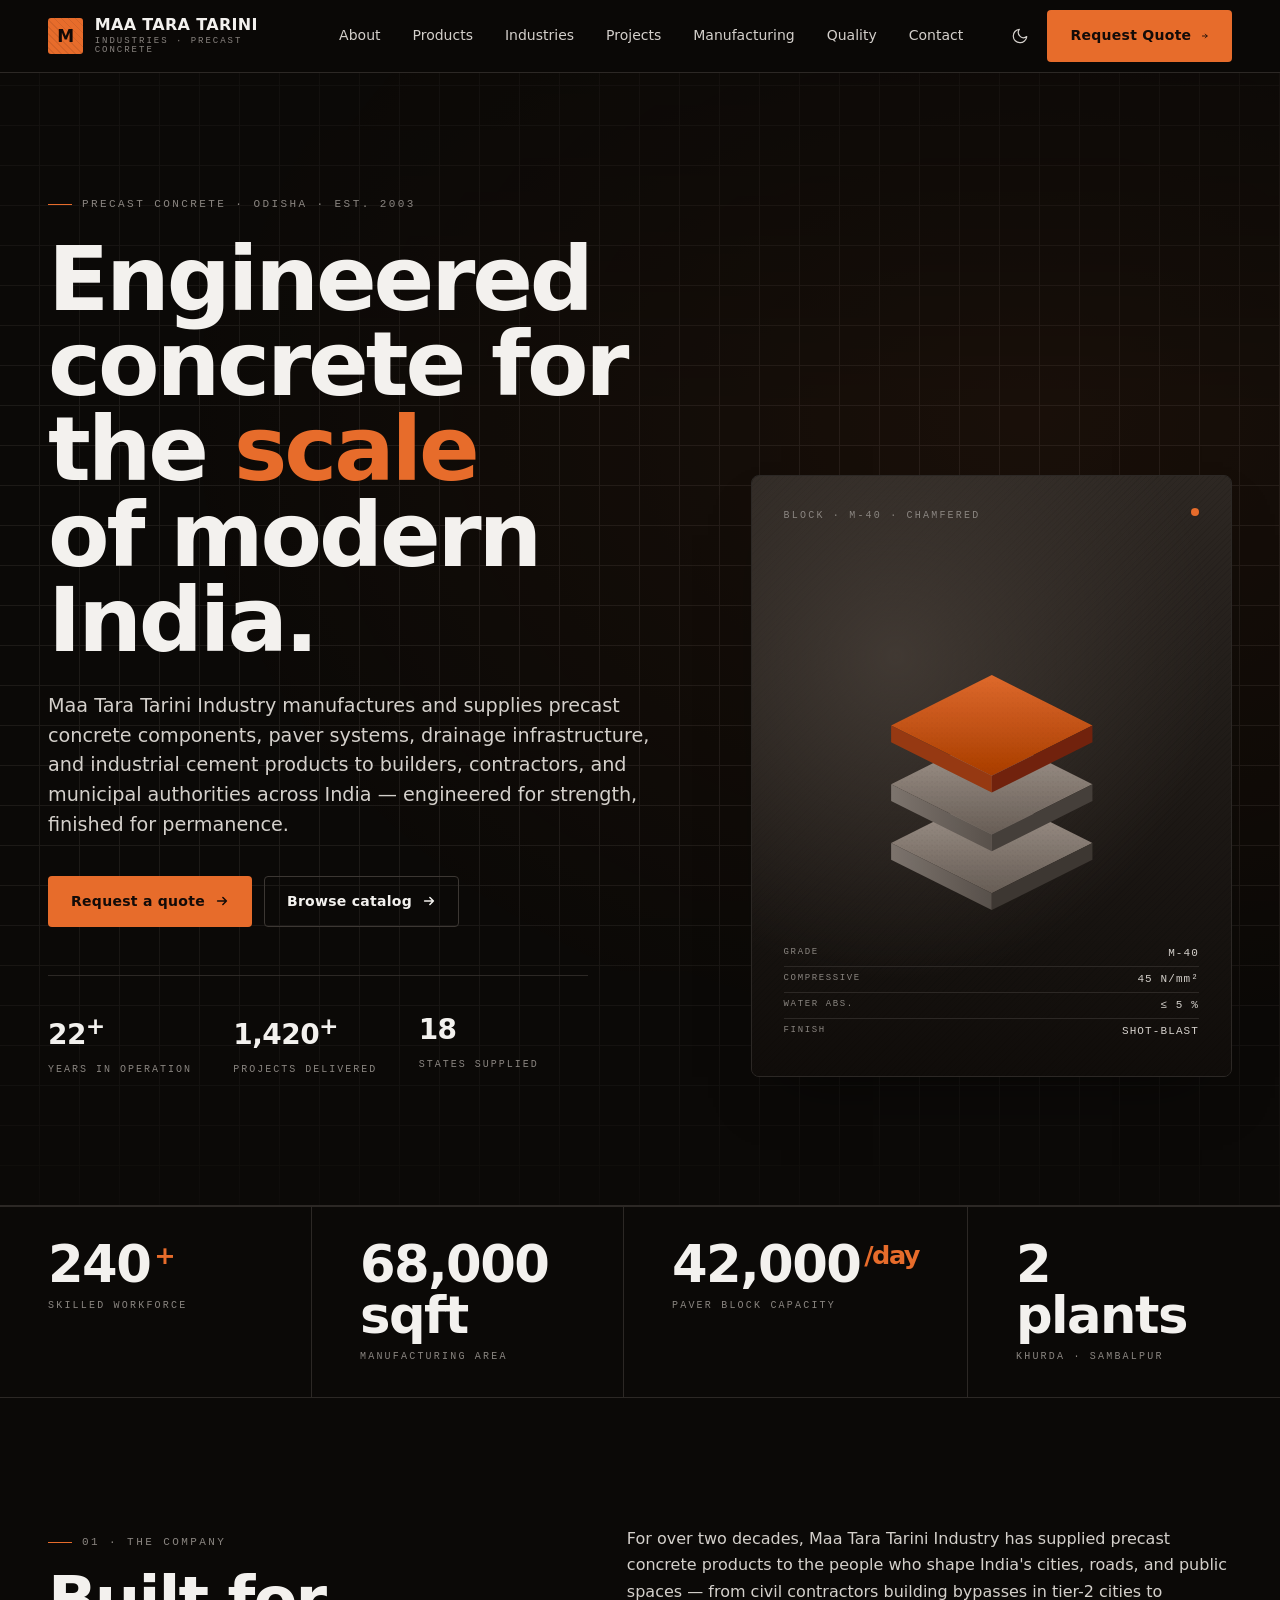
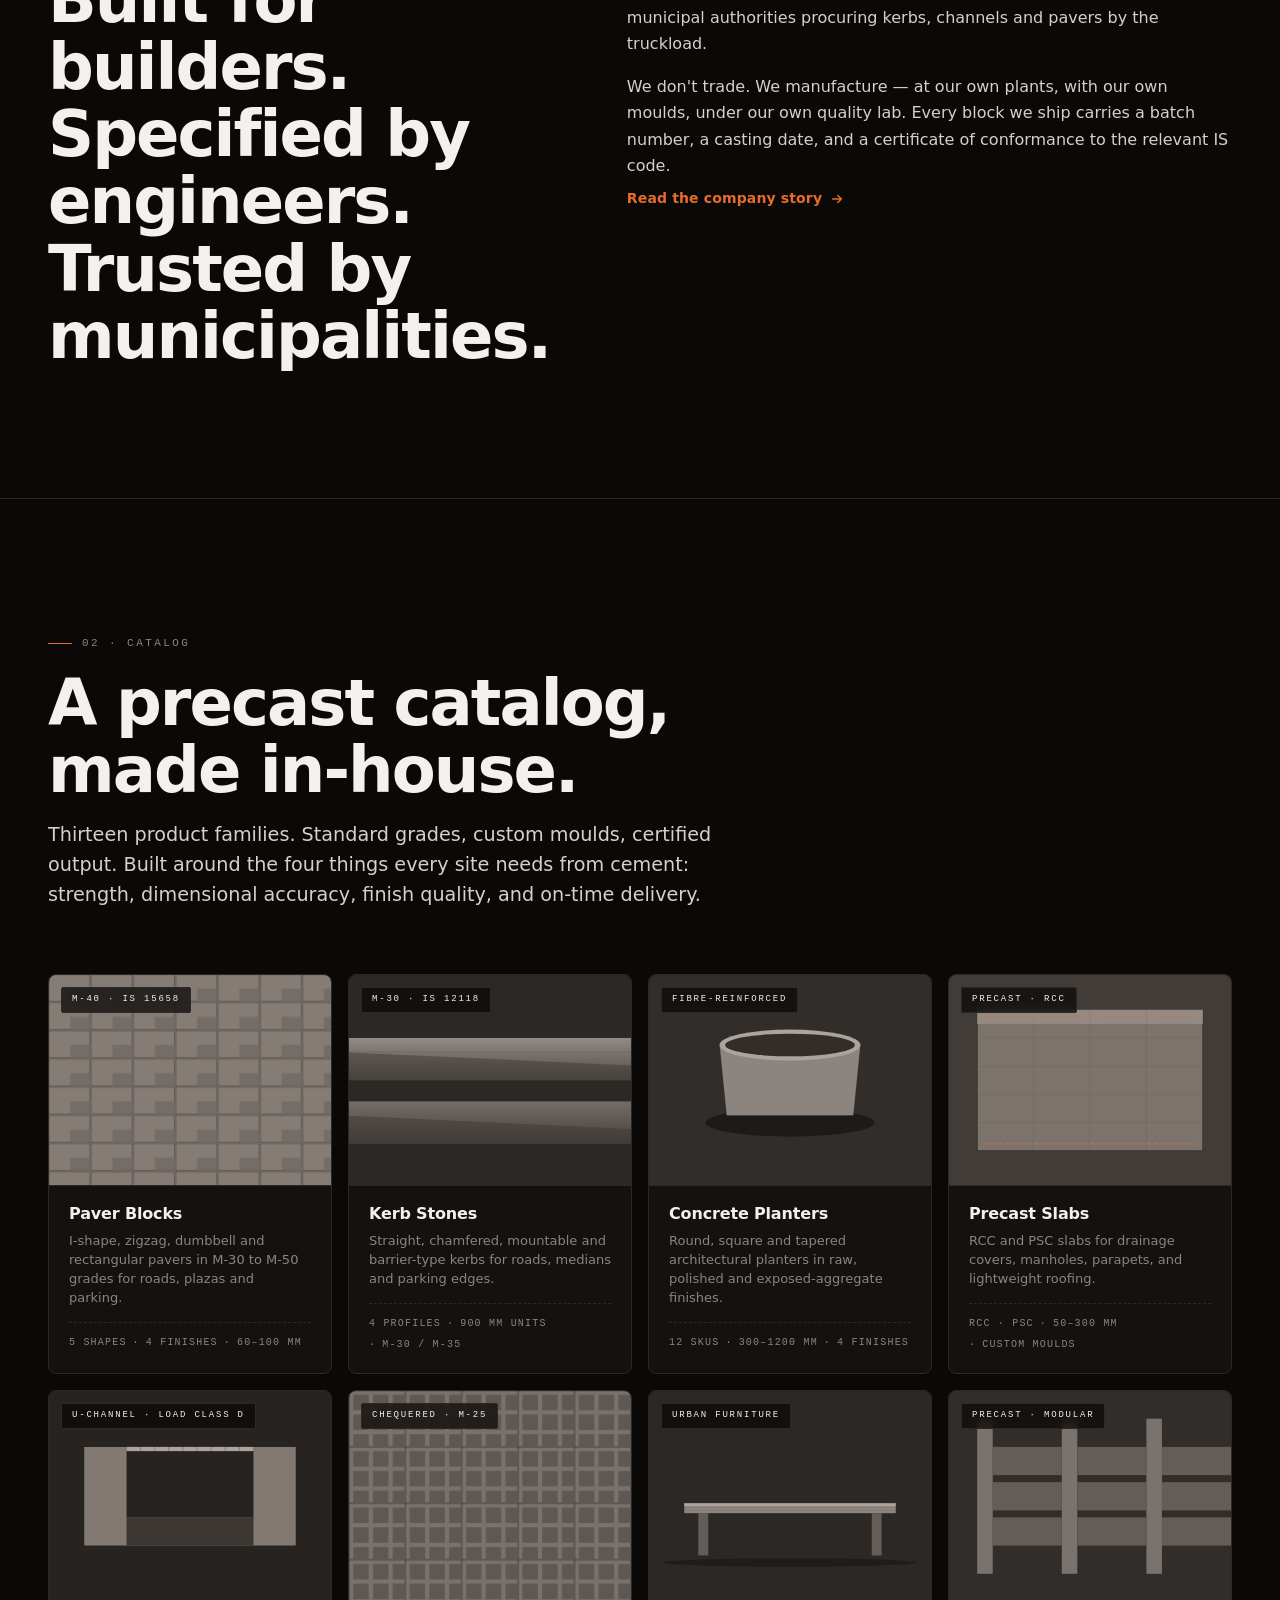
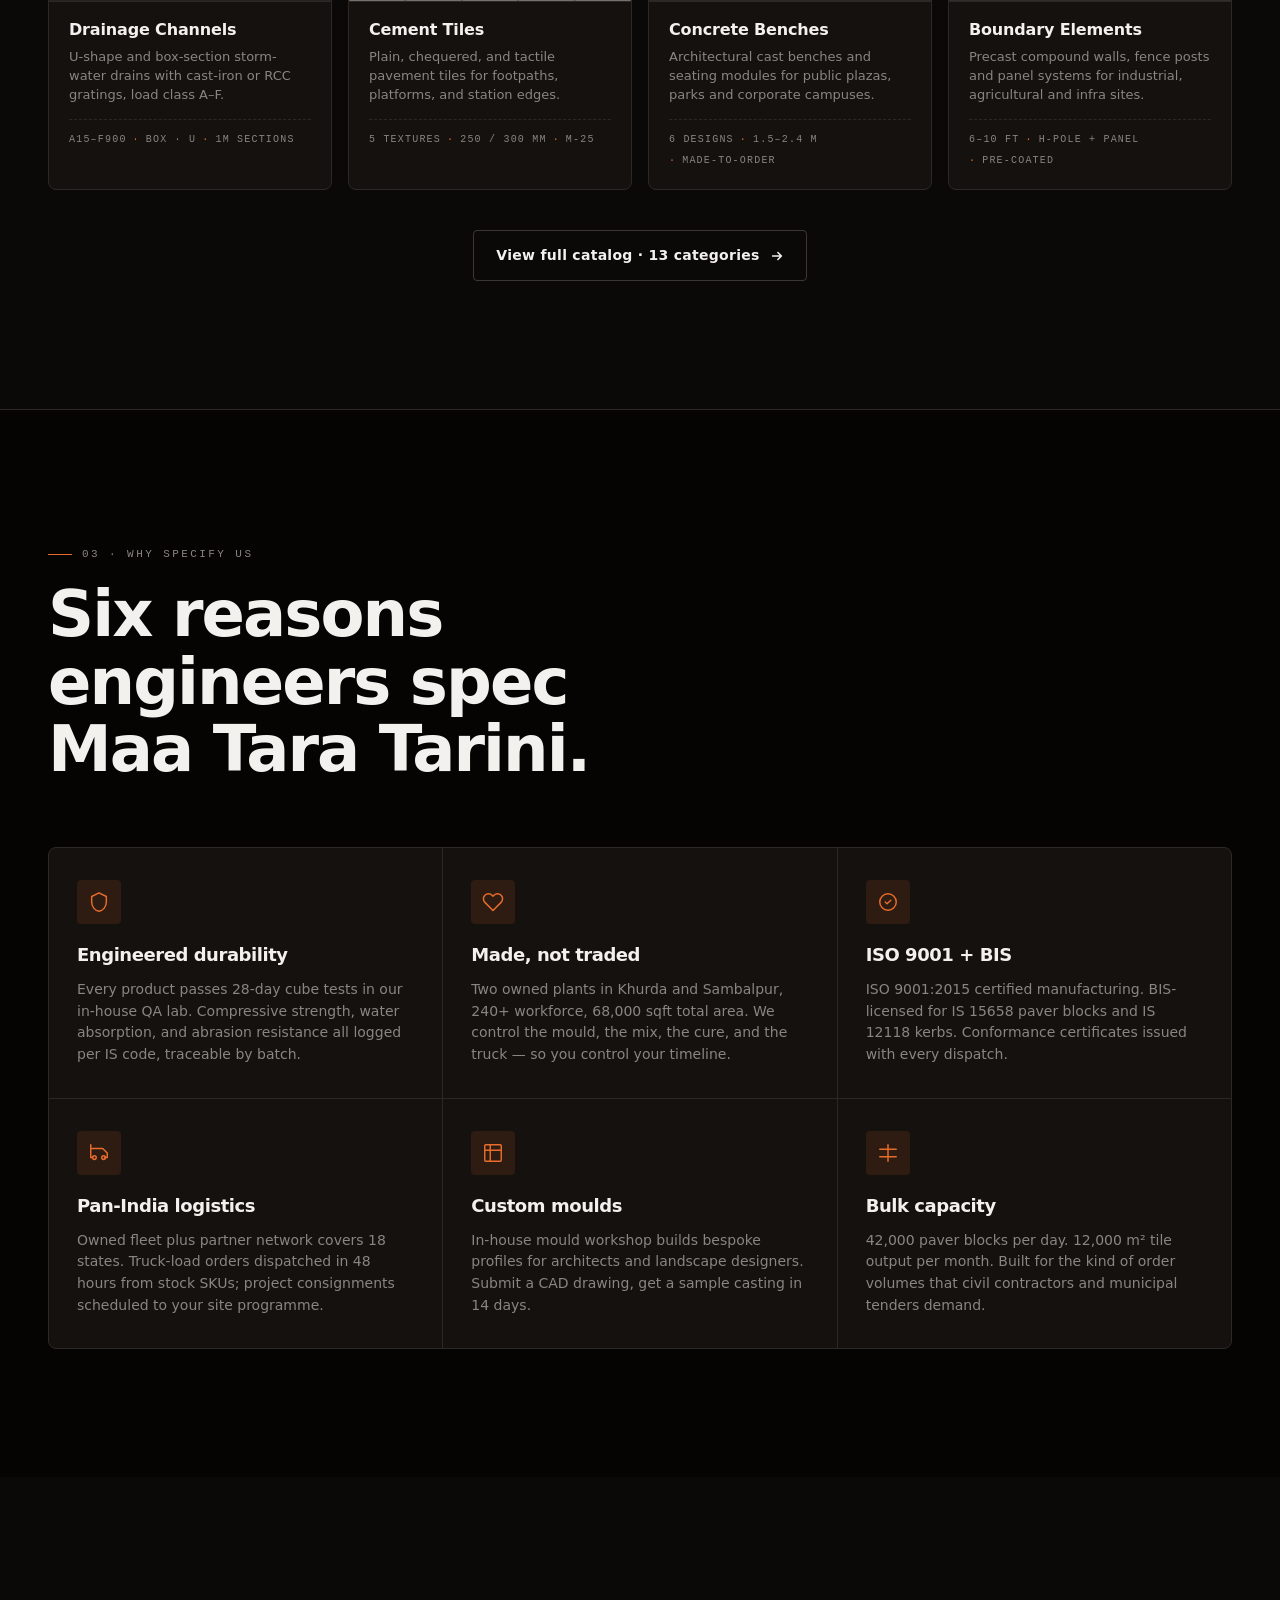
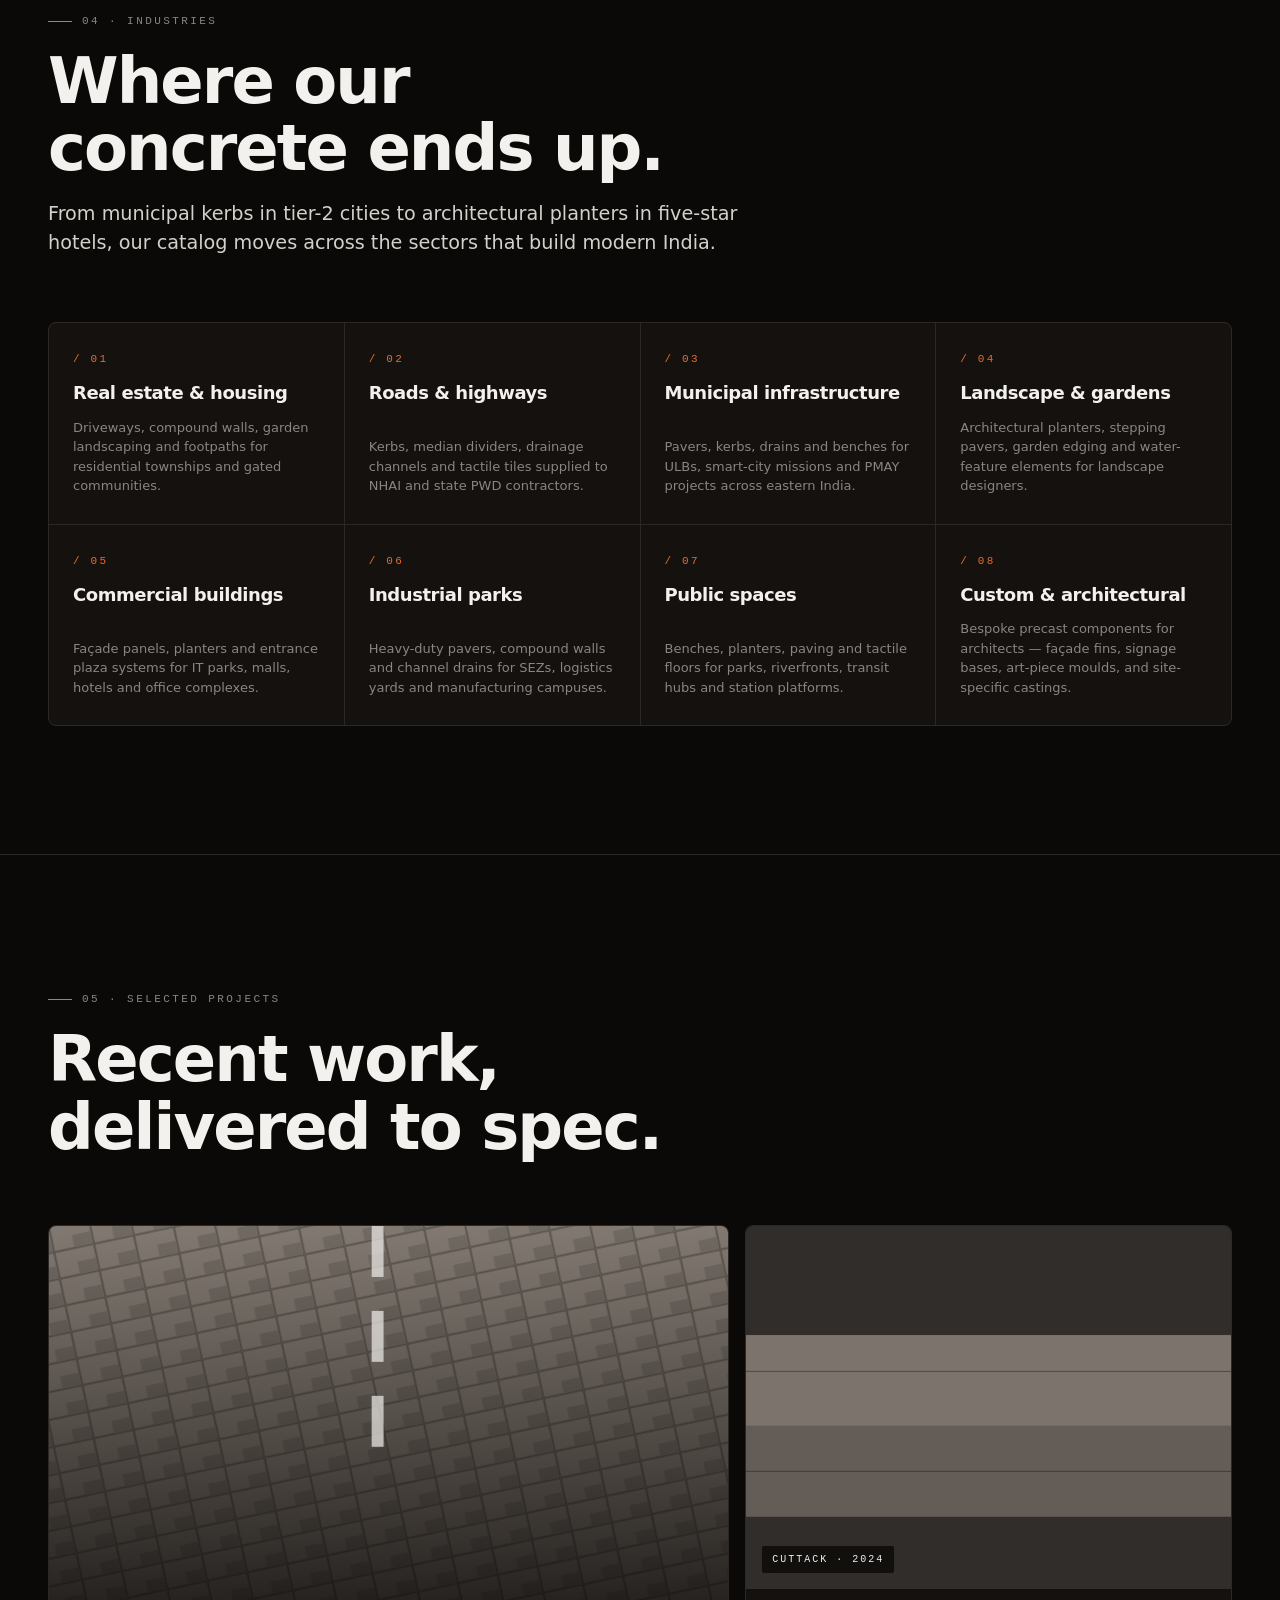
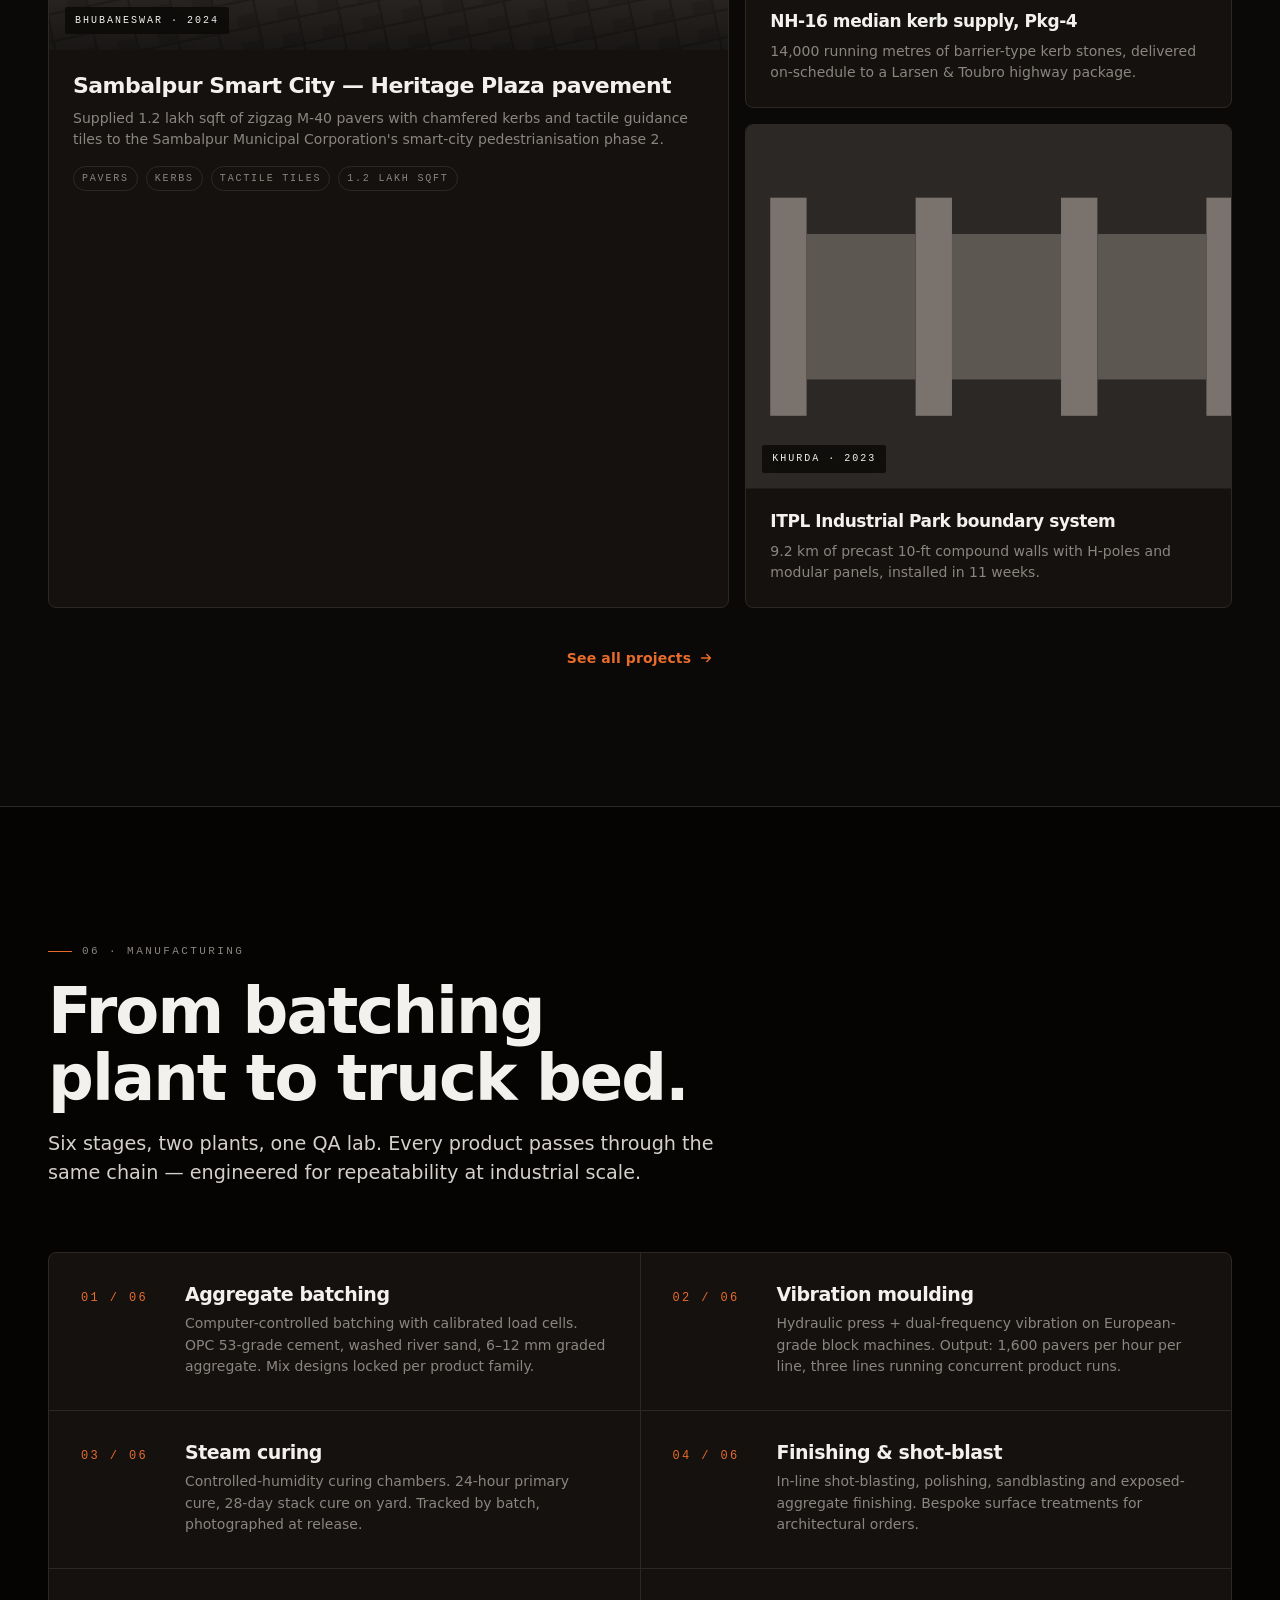
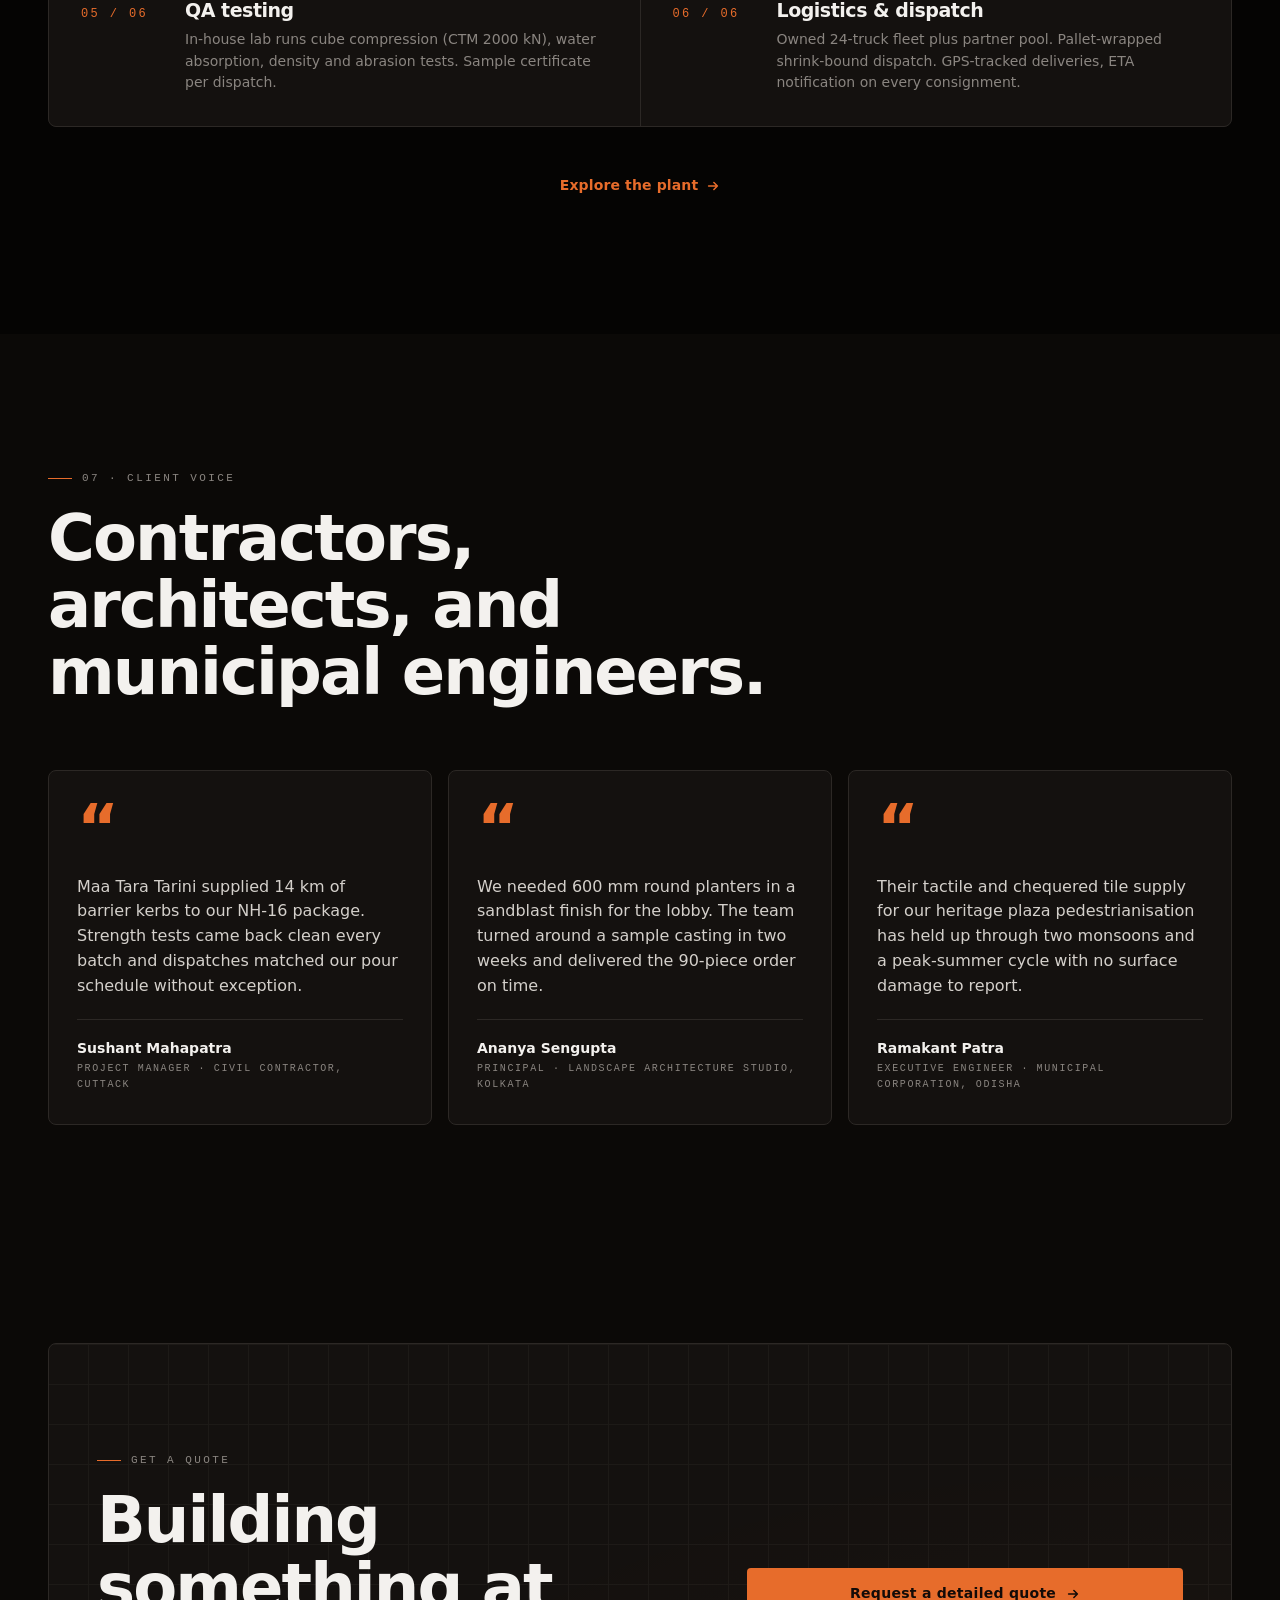
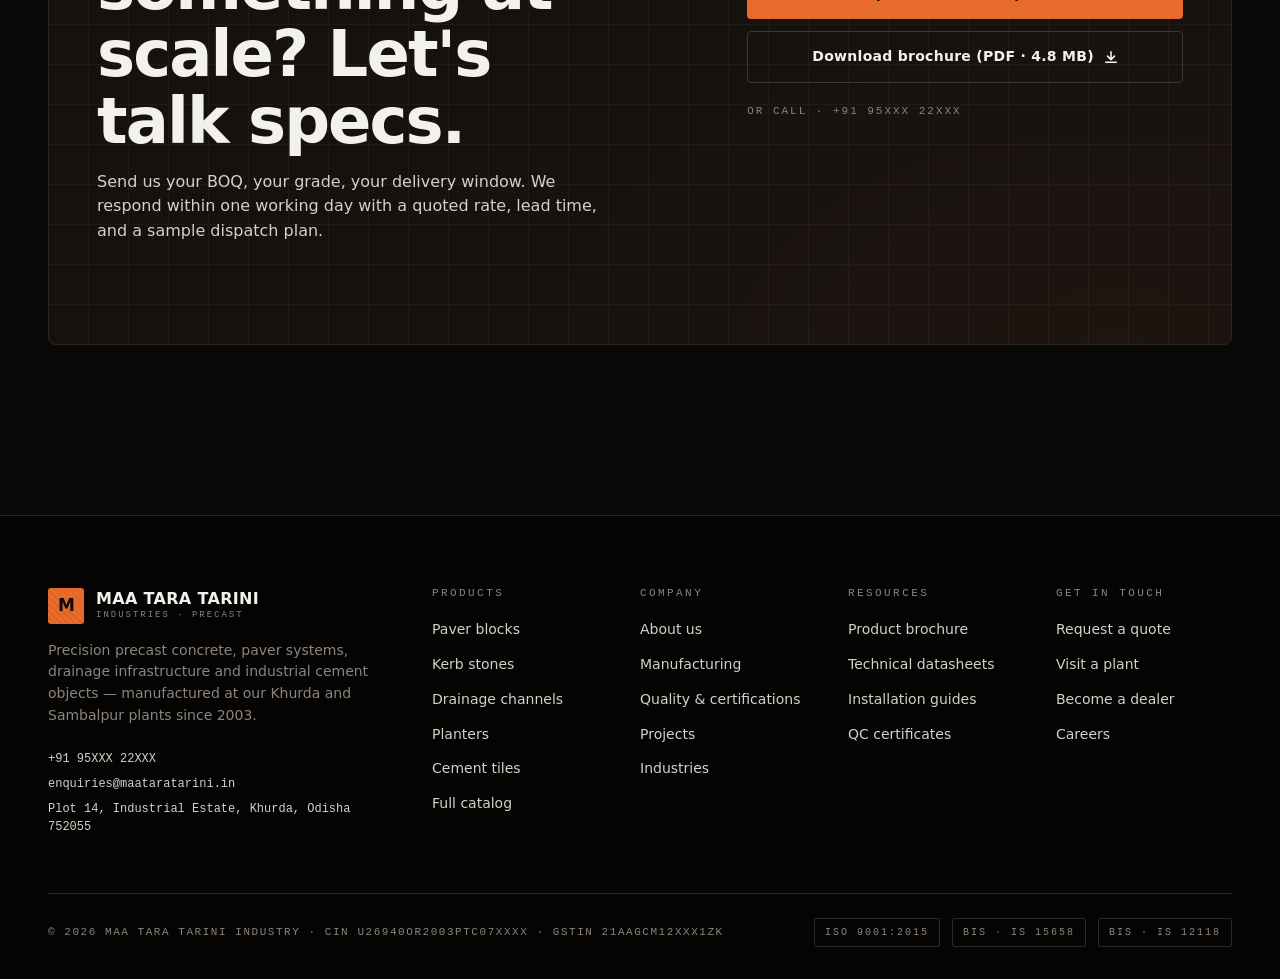
==== index.html @ e8a0d019 "changes" ====
<!doctype html>
<html lang="en" data-theme="dark">
<head>
  <meta charset="utf-8" />
  <meta name="viewport" content="width=device-width, initial-scale=1" />
  <title>Maa Tara Tarini Industry — Precast Concrete & Industrial Cement Solutions</title>
  <meta name="description" content="Engineered precast concrete, paver systems, drainage infrastructure, and industrial cement products for construction across India. Manufactured in Odisha since 2003." />
  <link rel="stylesheet" href="css/site.css" />
</head>
<body>

  <!-- =================== Nav =================== -->
  <header class="site-nav">
    <div class="container">
      <a href="index.html" class="brand" aria-label="Maa Tara Tarini Industry home">
        <span class="mark" aria-hidden="true">M</span>
        <span class="brand-text">
          <span class="name">Maa Tara Tarini</span>
          <span class="sub">Industries · Precast Concrete</span>
        </span>
      </a>

      <button class="nav-toggle" data-nav-toggle aria-label="Open menu" aria-expanded="false">
        <svg width="20" height="20" viewBox="0 0 20 20" fill="none" stroke="currentColor" stroke-width="1.6" aria-hidden="true">
          <path d="M3 6h14M3 10h14M3 14h14" />
        </svg>
      </button>

      <ul class="nav-links" data-nav-menu>
        <li><a href="about.html">About</a></li>
        <li><a href="products.html">Products</a></li>
        <li><a href="industries.html">Industries</a></li>
        <li><a href="projects.html">Projects</a></li>
        <li><a href="manufacturing.html">Manufacturing</a></li>
        <li><a href="quality.html">Quality</a></li>
        <li><a href="contact.html">Contact</a></li>
      </ul>

      <div class="nav-actions">
        <button class="theme-toggle" data-theme-toggle aria-label="Toggle light/dark mode">
          <svg class="moon" width="18" height="18" viewBox="0 0 24 24" fill="none" stroke="currentColor" stroke-width="1.6" stroke-linecap="round" stroke-linejoin="round" aria-hidden="true">
            <path d="M21 12.79A9 9 0 1 1 11.21 3 7 7 0 0 0 21 12.79Z" />
          </svg>
          <svg class="sun" width="18" height="18" viewBox="0 0 24 24" fill="none" stroke="currentColor" stroke-width="1.6" stroke-linecap="round" stroke-linejoin="round" aria-hidden="true">
            <circle cx="12" cy="12" r="4" />
            <path d="M12 2v2M12 20v2M4.93 4.93l1.41 1.41M17.66 17.66l1.41 1.41M2 12h2M20 12h2M4.93 19.07l1.41-1.41M17.66 6.34l1.41-1.41" />
          </svg>
        </button>
        <a href="contact.html" class="btn btn-primary">Request Quote
          <svg class="arrow" width="14" height="14" viewBox="0 0 16 16" fill="none" stroke="currentColor" stroke-width="1.8" stroke-linecap="round" stroke-linejoin="round" aria-hidden="true"><path d="M3 8h10M9 4l4 4-4 4"/></svg>
        </a>
      </div>
    </div>
  </header>

  <!-- =================== Hero =================== -->
  <section class="hero">
    <div class="hero-bg" aria-hidden="true"></div>
    <div class="container">
      <div class="hero-grid">
        <div>
          <span class="eyebrow reveal">Precast Concrete · Odisha · Est. 2003</span>
          <h1 class="h-display hero-title reveal delay-1">
            Engineered concrete for the <em>scale</em> of modern India.
          </h1>
          <p class="lead hero-sub reveal delay-2">
            Maa Tara Tarini Industry manufactures and supplies precast concrete components, paver systems, drainage infrastructure, and industrial cement products to builders, contractors, and municipal authorities across India — engineered for strength, finished for permanence.
          </p>
          <div class="hero-cta reveal delay-3">
            <a href="contact.html" class="btn btn-primary">Request a quote
              <svg class="arrow" width="14" height="14" viewBox="0 0 16 16" fill="none" stroke="currentColor" stroke-width="1.8" stroke-linecap="round" stroke-linejoin="round"><path d="M3 8h10M9 4l4 4-4 4"/></svg>
            </a>
            <a href="products.html" class="btn btn-secondary">Browse catalog
              <svg class="arrow" width="14" height="14" viewBox="0 0 16 16" fill="none" stroke="currentColor" stroke-width="1.8" stroke-linecap="round" stroke-linejoin="round"><path d="M3 8h10M9 4l4 4-4 4"/></svg>
            </a>
          </div>

          <div class="hero-meta reveal delay-3">
            <div class="item">
              <span class="num">22<sup>+</sup></span>
              <span class="label">Years in operation</span>
            </div>
            <div class="item">
              <span class="num">1,420<sup>+</sup></span>
              <span class="label">Projects delivered</span>
            </div>
            <div class="item">
              <span class="num">18</span>
              <span class="label">States supplied</span>
            </div>
          </div>
        </div>

        <div class="hero-visual reveal delay-2" aria-hidden="true">
          <div class="stack">
            <div class="top">
              <span>BLOCK · M-40 · CHAMFERED</span>
              <span class="dot"></span>
            </div>
            <div class="bottom">
              <div class="row"><span class="k">Grade</span><span>M-40</span></div>
              <div class="row"><span class="k">Compressive</span><span>45 N/mm²</span></div>
              <div class="row"><span class="k">Water Abs.</span><span>≤ 5 %</span></div>
              <div class="row"><span class="k">Finish</span><span>SHOT-BLAST</span></div>
            </div>
          </div>
          <div class="blocks">
            <!-- Isometric paver stack illustration -->
            <svg viewBox="0 0 400 400" fill="none">
              <defs>
                <linearGradient id="g1" x1="0" x2="0" y1="0" y2="1">
                  <stop offset="0" stop-color="oklch(72% 0.02 60)"/>
                  <stop offset="1" stop-color="oklch(50% 0.018 60)"/>
                </linearGradient>
                <linearGradient id="g2" x1="0" x2="1" y1="0" y2="0">
                  <stop offset="0" stop-color="oklch(58% 0.015 60)"/>
                  <stop offset="1" stop-color="oklch(45% 0.014 60)"/>
                </linearGradient>
                <linearGradient id="g3" x1="0" x2="0" y1="0" y2="1">
                  <stop offset="0" stop-color="oklch(67% 0.17 45)"/>
                  <stop offset="1" stop-color="oklch(52% 0.16 42)"/>
                </linearGradient>
                <pattern id="grit" x="0" y="0" width="6" height="6" patternUnits="userSpaceOnUse">
                  <circle cx="1" cy="1" r="0.5" fill="oklch(0% 0 0 / 0.18)"/>
                  <circle cx="4" cy="3" r="0.5" fill="oklch(0% 0 0 / 0.12)"/>
                  <circle cx="2" cy="5" r="0.4" fill="oklch(100% 0 0 / 0.06)"/>
                </pattern>
              </defs>
              <!-- Stack of isometric paver blocks -->
              <g transform="translate(80,80)">
                <!-- Block 1 (bottom) -->
                <g transform="translate(0,160)">
                  <polygon points="0,40 120,100 240,40 120,-20" fill="url(#g1)"/>
                  <polygon points="0,40 0,60 120,120 120,100" fill="url(#g2)"/>
                  <polygon points="240,40 240,60 120,120 120,100" fill="oklch(35% 0.012 60)"/>
                  <polygon points="0,40 120,100 240,40 120,-20" fill="url(#grit)"/>
                </g>
                <!-- Block 2 -->
                <g transform="translate(0,90)">
                  <polygon points="0,40 120,100 240,40 120,-20" fill="url(#g1)"/>
                  <polygon points="0,40 0,60 120,120 120,100" fill="url(#g2)"/>
                  <polygon points="240,40 240,60 120,120 120,100" fill="oklch(38% 0.012 60)"/>
                  <polygon points="0,40 120,100 240,40 120,-20" fill="url(#grit)"/>
                </g>
                <!-- Block 3 (accent top) -->
                <g transform="translate(0,20)">
                  <polygon points="0,40 120,100 240,40 120,-20" fill="url(#g3)"/>
                  <polygon points="0,40 0,60 120,120 120,100" fill="oklch(48% 0.14 40)"/>
                  <polygon points="240,40 240,60 120,120 120,100" fill="oklch(38% 0.12 35)"/>
                  <polygon points="0,40 120,100 240,40 120,-20" fill="url(#grit)" opacity="0.6"/>
                </g>
              </g>
            </svg>
          </div>
        </div>
      </div>
    </div>
  </section>

  <!-- =================== Stat strip =================== -->
  <section class="stat-strip" aria-label="Operating scale">
    <div class="stat">
      <span class="num">240<sup>+</sup></span>
      <span class="label">Skilled workforce</span>
    </div>
    <div class="stat">
      <span class="num">68,000 sqft</span>
      <span class="label">Manufacturing area</span>
    </div>
    <div class="stat">
      <span class="num">42,000<sup>/day</sup></span>
      <span class="label">Paver block capacity</span>
    </div>
    <div class="stat">
      <span class="num">2 plants</span>
      <span class="label">Khurda · Sambalpur</span>
    </div>
  </section>

  <!-- =================== Company intro =================== -->
  <section class="section">
    <div class="container">
      <div class="two-col">
        <div class="left">
          <span class="eyebrow">01 · The Company</span>
          <h2 class="h-1">Built for builders. Specified by engineers. Trusted by municipalities.</h2>
        </div>
        <div class="body-text">
          <p>For over two decades, Maa Tara Tarini Industry has supplied precast concrete products to the people who shape India's cities, roads, and public spaces — from civil contractors building bypasses in tier-2 cities to municipal authorities procuring kerbs, channels and pavers by the truckload.</p>
          <p>We don't trade. We manufacture — at our own plants, with our own moulds, under our own quality lab. Every block we ship carries a batch number, a casting date, and a certificate of conformance to the relevant IS code.</p>
          <a href="about.html" class="btn-link">Read the company story
            <svg class="arrow" width="14" height="14" viewBox="0 0 16 16" fill="none" stroke="currentColor" stroke-width="1.8" stroke-linecap="round" stroke-linejoin="round"><path d="M3 8h10M9 4l4 4-4 4"/></svg>
          </a>
        </div>
      </div>
    </div>
  </section>

  <hr class="divider" />

  <!-- =================== Featured product categories =================== -->
  <section class="section">
    <div class="container">
      <div class="section-head">
        <span class="eyebrow">02 · Catalog</span>
        <h2 class="h-1">A precast catalog, made in-house.</h2>
        <p class="lead">Thirteen product families. Standard grades, custom moulds, certified output. Built around the four things every site needs from cement: strength, dimensional accuracy, finish quality, and on-time delivery.</p>
      </div>

      <div class="product-grid">
        <!-- Paver blocks -->
        <a href="products.html#paver-blocks" class="product-card">
          <div class="swatch">
            <span class="tag">M-40 · IS 15658</span>
            <svg viewBox="0 0 400 300" preserveAspectRatio="xMidYMid slice">
              <defs>
                <pattern id="paver1" width="60" height="40" patternUnits="userSpaceOnUse">
                  <rect width="60" height="40" fill="oklch(56% 0.014 60)"/>
                  <rect x="0" y="0" width="58" height="38" rx="2" fill="oklch(64% 0.016 65)" stroke="oklch(34% 0.012 60)" stroke-width="0.5"/>
                  <rect x="30" y="20" width="28" height="18" fill="oklch(58% 0.015 60)" rx="1"/>
                </pattern>
              </defs>
              <rect width="400" height="300" fill="url(#paver1)"/>
              <rect width="400" height="300" fill="oklch(0% 0 0 / 0.1)"/>
            </svg>
          </div>
          <div class="body">
            <h3>Paver Blocks</h3>
            <p class="desc">I-shape, zigzag, dumbbell and rectangular pavers in M-30 to M-50 grades for roads, plazas and parking.</p>
            <div class="specs"><span>5 shapes</span><span>4 finishes</span><span>60–100 mm</span></div>
          </div>
          <div class="detail">
            <div class="lines">
              <div class="line"><span class="k">Grades</span><span class="v">M-30 / M-35 / M-40 / M-50</span></div>
              <div class="line"><span class="k">Thickness</span><span class="v">60 / 80 / 100 mm</span></div>
              <div class="line"><span class="k">Standard</span><span class="v">IS 15658:2006</span></div>
              <div class="line"><span class="k">Water Abs.</span><span class="v">≤ 5%</span></div>
            </div>
            <p class="applications">Used in: highways, parking lots, plazas, gardens, industrial floors, sidewalks.</p>
          </div>
        </a>

        <!-- Kerb stones -->
        <a href="products.html#kerb-stones" class="product-card">
          <div class="swatch">
            <span class="tag">M-30 · IS 12118</span>
            <svg viewBox="0 0 400 300" preserveAspectRatio="xMidYMid slice">
              <defs>
                <linearGradient id="kerbg" x1="0" x2="0" y1="0" y2="1">
                  <stop offset="0" stop-color="oklch(64% 0.014 60)"/>
                  <stop offset="1" stop-color="oklch(42% 0.012 60)"/>
                </linearGradient>
              </defs>
              <rect width="400" height="300" fill="oklch(28% 0.008 60)"/>
              <g transform="translate(0,90)">
                <rect x="-10" y="0" width="420" height="60" fill="url(#kerbg)"/>
                <polygon points="-10,0 -10,60 420,60 420,40 -10,20" fill="oklch(35% 0.01 60)" opacity="0.5"/>
                <line x1="-10" y1="20" x2="420" y2="20" stroke="oklch(0% 0 0 / 0.3)" stroke-width="0.5"/>
              </g>
              <g transform="translate(0,180)">
                <rect x="-10" y="0" width="420" height="60" fill="url(#kerbg)" opacity="0.7"/>
                <polygon points="-10,0 -10,60 420,60 420,40 -10,20" fill="oklch(35% 0.01 60)" opacity="0.5"/>
              </g>
            </svg>
          </div>
          <div class="body">
            <h3>Kerb Stones</h3>
            <p class="desc">Straight, chamfered, mountable and barrier-type kerbs for roads, medians and parking edges.</p>
            <div class="specs"><span>4 profiles</span><span>900 mm units</span><span>M-30 / M-35</span></div>
          </div>
          <div class="detail">
            <div class="lines">
              <div class="line"><span class="k">Profiles</span><span class="v">Straight · Chamfered · Mountable · Barrier</span></div>
              <div class="line"><span class="k">Length</span><span class="v">900 mm modular</span></div>
              <div class="line"><span class="k">Standard</span><span class="v">IS 12118</span></div>
              <div class="line"><span class="k">Edge</span><span class="v">Chamfer 15×15 mm</span></div>
            </div>
            <p class="applications">Used in: highway medians, urban roads, parking demarcation, pedestrian zones.</p>
          </div>
        </a>

        <!-- Concrete planters -->
        <a href="products.html#planters" class="product-card">
          <div class="swatch">
            <span class="tag">FIBRE-REINFORCED</span>
            <svg viewBox="0 0 400 300" preserveAspectRatio="xMidYMid slice">
              <rect width="400" height="300" fill="oklch(30% 0.008 60)"/>
              <g transform="translate(200,150)">
                <ellipse cx="0" cy="60" rx="120" ry="20" fill="oklch(0% 0 0 / 0.4)"/>
                <path d="M -100 -50 L -90 50 L 90 50 L 100 -50 Z" fill="oklch(62% 0.012 60)"/>
                <ellipse cx="0" cy="-50" rx="100" ry="22" fill="oklch(72% 0.014 60)"/>
                <ellipse cx="0" cy="-50" rx="92" ry="16" fill="oklch(30% 0.01 60)"/>
                <path d="M -100 -50 L -90 50 L 90 50 L 100 -50" fill="none" stroke="oklch(0% 0 0 / 0.25)" stroke-width="1"/>
                <!-- Subtle texture lines -->
                <line x1="-95" y1="-20" x2="95" y2="-20" stroke="oklch(0% 0 0 / 0.08)" stroke-width="0.6"/>
                <line x1="-92" y1="0" x2="92" y2="0" stroke="oklch(0% 0 0 / 0.08)" stroke-width="0.6"/>
                <line x1="-90" y1="20" x2="90" y2="20" stroke="oklch(0% 0 0 / 0.08)" stroke-width="0.6"/>
              </g>
            </svg>
          </div>
          <div class="body">
            <h3>Concrete Planters</h3>
            <p class="desc">Round, square and tapered architectural planters in raw, polished and exposed-aggregate finishes.</p>
            <div class="specs"><span>12 SKUs</span><span>300–1200 mm</span><span>4 finishes</span></div>
          </div>
          <div class="detail">
            <div class="lines">
              <div class="line"><span class="k">Diameters</span><span class="v">300 / 450 / 600 / 900 / 1200 mm</span></div>
              <div class="line"><span class="k">Finishes</span><span class="v">Raw · Polished · Exposed · Sandblast</span></div>
              <div class="line"><span class="k">Material</span><span class="v">GFRC + steel mesh</span></div>
              <div class="line"><span class="k">Drainage</span><span class="v">Integrated</span></div>
            </div>
            <p class="applications">Used in: hotels, offices, urban landscaping, balcony gardens, commercial entrances.</p>
          </div>
        </a>

        <!-- Precast slabs -->
        <a href="products.html#precast-slabs" class="product-card">
          <div class="swatch">
            <span class="tag">PRECAST · RCC</span>
            <svg viewBox="0 0 400 300" preserveAspectRatio="xMidYMid slice">
              <rect width="400" height="300" fill="oklch(36% 0.01 60)"/>
              <g>
                <rect x="40" y="50" width="320" height="200" fill="oklch(56% 0.014 60)" stroke="oklch(30% 0.008 60)" stroke-width="1"/>
                <rect x="40" y="50" width="320" height="20" fill="oklch(64% 0.014 60)"/>
                <g stroke="oklch(0% 0 0 / 0.18)" stroke-width="0.5">
                  <line x1="40" y1="90" x2="360" y2="90"/>
                  <line x1="40" y1="130" x2="360" y2="130"/>
                  <line x1="40" y1="170" x2="360" y2="170"/>
                  <line x1="40" y1="210" x2="360" y2="210"/>
                  <line x1="120" y1="50" x2="120" y2="250"/>
                  <line x1="200" y1="50" x2="200" y2="250"/>
                  <line x1="280" y1="50" x2="280" y2="250"/>
                </g>
                <!-- Rebar -->
                <g stroke="oklch(67% 0.17 45)" stroke-width="2" stroke-dasharray="6 4" opacity="0.6">
                  <line x1="50" y1="60" x2="350" y2="60"/>
                  <line x1="50" y1="240" x2="350" y2="240"/>
                </g>
              </g>
            </svg>
          </div>
          <div class="body">
            <h3>Precast Slabs</h3>
            <p class="desc">RCC and PSC slabs for drainage covers, manholes, parapets, and lightweight roofing.</p>
            <div class="specs"><span>RCC · PSC</span><span>50–300 mm</span><span>Custom moulds</span></div>
          </div>
          <div class="detail">
            <div class="lines">
              <div class="line"><span class="k">Types</span><span class="v">Solid · Hollow-core · Channel</span></div>
              <div class="line"><span class="k">Thickness</span><span class="v">50 – 300 mm</span></div>
              <div class="line"><span class="k">Reinforcement</span><span class="v">Fe-500 / Fe-550</span></div>
              <div class="line"><span class="k">Cure</span><span class="v">Steam, 28-day strength</span></div>
            </div>
            <p class="applications">Used in: manhole covers, parapet walls, roofing, footpath slabs, drain coverings.</p>
          </div>
        </a>

        <!-- Drainage channels -->
        <a href="products.html#drainage" class="product-card">
          <div class="swatch">
            <span class="tag">U-CHANNEL · LOAD CLASS D</span>
            <svg viewBox="0 0 400 300" preserveAspectRatio="xMidYMid slice">
              <rect width="400" height="300" fill="oklch(26% 0.008 60)"/>
              <g transform="translate(50,80)">
                <path d="M 0 0 L 0 140 L 300 140 L 300 0 L 240 0 L 240 100 L 60 100 L 60 0 Z" fill="oklch(58% 0.014 60)"/>
                <rect x="60" y="0" width="180" height="6" fill="oklch(72% 0.014 60)"/>
                <g stroke="oklch(0% 0 0 / 0.35)" stroke-width="1">
                  <line x1="80" y1="0" x2="80" y2="6"/>
                  <line x1="100" y1="0" x2="100" y2="6"/>
                  <line x1="120" y1="0" x2="120" y2="6"/>
                  <line x1="140" y1="0" x2="140" y2="6"/>
                  <line x1="160" y1="0" x2="160" y2="6"/>
                  <line x1="180" y1="0" x2="180" y2="6"/>
                  <line x1="200" y1="0" x2="200" y2="6"/>
                  <line x1="220" y1="0" x2="220" y2="6"/>
                </g>
                <rect x="60" y="100" width="180" height="40" fill="oklch(34% 0.01 60)"/>
              </g>
            </svg>
          </div>
          <div class="body">
            <h3>Drainage Channels</h3>
            <p class="desc">U-shape and box-section storm-water drains with cast-iron or RCC gratings, load class A–F.</p>
            <div class="specs"><span>A15–F900</span><span>Box · U</span><span>1m sections</span></div>
          </div>
          <div class="detail">
            <div class="lines">
              <div class="line"><span class="k">Section</span><span class="v">U-channel · Box · Trench</span></div>
              <div class="line"><span class="k">Grating</span><span class="v">Cast iron · GI · RCC</span></div>
              <div class="line"><span class="k">Load class</span><span class="v">A15 – F900 (EN 1433)</span></div>
              <div class="line"><span class="k">Length</span><span class="v">1000 mm modular</span></div>
            </div>
            <p class="applications">Used in: roads, industrial yards, parking, airports, warehouses, public plazas.</p>
          </div>
        </a>

        <!-- Cement tiles -->
        <a href="products.html#tiles" class="product-card">
          <div class="swatch">
            <span class="tag">CHEQUERED · M-25</span>
            <svg viewBox="0 0 400 300" preserveAspectRatio="xMidYMid slice">
              <defs>
                <pattern id="cheq" width="80" height="80" patternUnits="userSpaceOnUse">
                  <rect width="80" height="80" fill="oklch(60% 0.014 60)" stroke="oklch(30% 0.01 60)" stroke-width="1"/>
                  <g fill="oklch(50% 0.012 60)">
                    <rect x="6" y="6" width="22" height="22"/>
                    <rect x="34" y="6" width="22" height="22"/>
                    <rect x="62" y="6" width="22" height="22"/>
                    <rect x="6" y="34" width="22" height="22"/>
                    <rect x="34" y="34" width="22" height="22"/>
                    <rect x="62" y="34" width="22" height="22"/>
                    <rect x="6" y="62" width="22" height="22"/>
                    <rect x="34" y="62" width="22" height="22"/>
                    <rect x="62" y="62" width="22" height="22"/>
                  </g>
                </pattern>
              </defs>
              <rect width="400" height="300" fill="url(#cheq)"/>
              <rect width="400" height="300" fill="oklch(0% 0 0 / 0.1)"/>
            </svg>
          </div>
          <div class="body">
            <h3>Cement Tiles</h3>
            <p class="desc">Plain, chequered, and tactile pavement tiles for footpaths, platforms, and station edges.</p>
            <div class="specs"><span>5 textures</span><span>250 / 300 mm</span><span>M-25</span></div>
          </div>
          <div class="detail">
            <div class="lines">
              <div class="line"><span class="k">Patterns</span><span class="v">Chequered · Plain · Tactile · Truncated dome</span></div>
              <div class="line"><span class="k">Size</span><span class="v">250×250 · 300×300 mm</span></div>
              <div class="line"><span class="k">Standard</span><span class="v">IS 13801</span></div>
              <div class="line"><span class="k">Thickness</span><span class="v">22 / 28 mm</span></div>
            </div>
            <p class="applications">Used in: footpaths, station platforms, parks, schools, government buildings.</p>
          </div>
        </a>

        <!-- Concrete benches -->
        <a href="products.html#benches" class="product-card">
          <div class="swatch">
            <span class="tag">URBAN FURNITURE</span>
            <svg viewBox="0 0 400 300" preserveAspectRatio="xMidYMid slice">
              <rect width="400" height="300" fill="oklch(28% 0.008 60)"/>
              <g transform="translate(50,160)">
                <rect x="0" y="0" width="300" height="14" fill="oklch(62% 0.014 60)"/>
                <rect x="0" y="0" width="300" height="4" fill="oklch(72% 0.014 60)"/>
                <rect x="20" y="14" width="14" height="60" fill="oklch(48% 0.012 60)"/>
                <rect x="266" y="14" width="14" height="60" fill="oklch(48% 0.012 60)"/>
                <ellipse cx="150" cy="84" rx="180" ry="6" fill="oklch(0% 0 0 / 0.3)"/>
                <!-- Subtle slats -->
                <g stroke="oklch(0% 0 0 / 0.15)" stroke-width="0.5">
                  <line x1="0" y1="6" x2="300" y2="6"/>
                  <line x1="0" y1="10" x2="300" y2="10"/>
                </g>
              </g>
            </svg>
          </div>
          <div class="body">
            <h3>Concrete Benches</h3>
            <p class="desc">Architectural cast benches and seating modules for public plazas, parks and corporate campuses.</p>
            <div class="specs"><span>6 designs</span><span>1.5–2.4 m</span><span>Made-to-order</span></div>
          </div>
          <div class="detail">
            <div class="lines">
              <div class="line"><span class="k">Length</span><span class="v">1500 / 1800 / 2400 mm</span></div>
              <div class="line"><span class="k">Top finish</span><span class="v">Polished · Honed · Sandblast</span></div>
              <div class="line"><span class="k">Weight</span><span class="v">180 – 320 kg</span></div>
              <div class="line"><span class="k">Lead time</span><span class="v">10 – 14 days</span></div>
            </div>
            <p class="applications">Used in: public parks, plazas, IT campuses, gardens, transit waiting areas.</p>
          </div>
        </a>

        <!-- Boundary / fencing -->
        <a href="products.html#boundary" class="product-card">
          <div class="swatch">
            <span class="tag">PRECAST · MODULAR</span>
            <svg viewBox="0 0 400 300" preserveAspectRatio="xMidYMid slice">
              <rect width="400" height="300" fill="oklch(30% 0.008 60)"/>
              <g>
                <!-- Vertical posts -->
                <rect x="40" y="40" width="22" height="220" fill="oklch(56% 0.013 60)"/>
                <rect x="160" y="40" width="22" height="220" fill="oklch(56% 0.013 60)"/>
                <rect x="280" y="40" width="22" height="220" fill="oklch(56% 0.013 60)"/>
                <!-- Horizontal panels -->
                <rect x="62" y="80" width="98" height="40" fill="oklch(48% 0.012 60)"/>
                <rect x="62" y="130" width="98" height="40" fill="oklch(48% 0.012 60)"/>
                <rect x="62" y="180" width="98" height="40" fill="oklch(48% 0.012 60)"/>
                <rect x="182" y="80" width="98" height="40" fill="oklch(48% 0.012 60)"/>
                <rect x="182" y="130" width="98" height="40" fill="oklch(48% 0.012 60)"/>
                <rect x="182" y="180" width="98" height="40" fill="oklch(48% 0.012 60)"/>
                <rect x="302" y="80" width="98" height="40" fill="oklch(48% 0.012 60)"/>
                <rect x="302" y="130" width="98" height="40" fill="oklch(48% 0.012 60)"/>
                <rect x="302" y="180" width="98" height="40" fill="oklch(48% 0.012 60)"/>
              </g>
            </svg>
          </div>
          <div class="body">
            <h3>Boundary Elements</h3>
            <p class="desc">Precast compound walls, fence posts and panel systems for industrial, agricultural and infra sites.</p>
            <div class="specs"><span>6–10 ft</span><span>H-pole + panel</span><span>Pre-coated</span></div>
          </div>
          <div class="detail">
            <div class="lines">
              <div class="line"><span class="k">System</span><span class="v">H-pole + horizontal panel</span></div>
              <div class="line"><span class="k">Heights</span><span class="v">6 / 8 / 10 / 12 ft</span></div>
              <div class="line"><span class="k">Panel</span><span class="v">2 ft × 1 ft modular</span></div>
              <div class="line"><span class="k">Install rate</span><span class="v">~ 80 ft / day / crew</span></div>
            </div>
            <p class="applications">Used in: factories, warehouses, farms, plots, government complexes, highway boundaries.</p>
          </div>
        </a>
      </div>

      <div style="text-align:center; margin-top: 40px;">
        <a href="products.html" class="btn btn-secondary">View full catalog · 13 categories
          <svg class="arrow" width="14" height="14" viewBox="0 0 16 16" fill="none" stroke="currentColor" stroke-width="1.8" stroke-linecap="round" stroke-linejoin="round"><path d="M3 8h10M9 4l4 4-4 4"/></svg>
        </a>
      </div>
    </div>
  </section>

  <hr class="divider" />

  <!-- =================== Why choose us =================== -->
  <section class="section" style="background: var(--bg-2);">
    <div class="container">
      <div class="section-head">
        <span class="eyebrow">03 · Why specify us</span>
        <h2 class="h-1">Six reasons engineers spec Maa Tara Tarini.</h2>
      </div>

      <div class="card-grid cols-3">
        <article class="feat-card">
          <div class="icon">
            <svg width="22" height="22" viewBox="0 0 24 24" fill="none" stroke="currentColor" stroke-width="1.6" stroke-linecap="round" stroke-linejoin="round"><path d="M12 2 4 6v6c0 5 3.4 9.4 8 10 4.6-.6 8-5 8-10V6l-8-4Z"/></svg>
          </div>
          <h3>Engineered durability</h3>
          <p>Every product passes 28-day cube tests in our in-house QA lab. Compressive strength, water absorption, and abrasion resistance all logged per IS code, traceable by batch.</p>
        </article>

        <article class="feat-card">
          <div class="icon">
            <svg width="22" height="22" viewBox="0 0 24 24" fill="none" stroke="currentColor" stroke-width="1.6" stroke-linecap="round" stroke-linejoin="round"><path d="M20.84 4.61a5.5 5.5 0 0 0-7.78 0L12 5.67l-1.06-1.06a5.5 5.5 0 0 0-7.78 7.78l8.84 8.84 8.84-8.84a5.5 5.5 0 0 0 0-7.78Z"/></svg>
          </div>
          <h3>Made, not traded</h3>
          <p>Two owned plants in Khurda and Sambalpur, 240+ workforce, 68,000 sqft total area. We control the mould, the mix, the cure, and the truck — so you control your timeline.</p>
        </article>

        <article class="feat-card">
          <div class="icon">
            <svg width="22" height="22" viewBox="0 0 24 24" fill="none" stroke="currentColor" stroke-width="1.6" stroke-linecap="round" stroke-linejoin="round"><circle cx="12" cy="12" r="9"/><path d="M9 12l2 2 4-4"/></svg>
          </div>
          <h3>ISO 9001 + BIS</h3>
          <p>ISO 9001:2015 certified manufacturing. BIS-licensed for IS 15658 paver blocks and IS 12118 kerbs. Conformance certificates issued with every dispatch.</p>
        </article>

        <article class="feat-card">
          <div class="icon">
            <svg width="22" height="22" viewBox="0 0 24 24" fill="none" stroke="currentColor" stroke-width="1.6" stroke-linecap="round" stroke-linejoin="round"><path d="M3 7h13l5 5v5h-3"/><path d="M3 17h2"/><circle cx="7" cy="17" r="2"/><circle cx="17" cy="17" r="2"/><path d="M3 3v14"/></svg>
          </div>
          <h3>Pan-India logistics</h3>
          <p>Owned fleet plus partner network covers 18 states. Truck-load orders dispatched in 48 hours from stock SKUs; project consignments scheduled to your site programme.</p>
        </article>

        <article class="feat-card">
          <div class="icon">
            <svg width="22" height="22" viewBox="0 0 24 24" fill="none" stroke="currentColor" stroke-width="1.6" stroke-linecap="round" stroke-linejoin="round"><rect x="3" y="3" width="18" height="18" rx="1"/><path d="M3 9h18M9 3v18"/></svg>
          </div>
          <h3>Custom moulds</h3>
          <p>In-house mould workshop builds bespoke profiles for architects and landscape designers. Submit a CAD drawing, get a sample casting in 14 days.</p>
        </article>

        <article class="feat-card">
          <div class="icon">
            <svg width="22" height="22" viewBox="0 0 24 24" fill="none" stroke="currentColor" stroke-width="1.6" stroke-linecap="round" stroke-linejoin="round"><path d="M12 3v18M3 8h18M3 16h18"/></svg>
          </div>
          <h3>Bulk capacity</h3>
          <p>42,000 paver blocks per day. 12,000 m² tile output per month. Built for the kind of order volumes that civil contractors and municipal tenders demand.</p>
        </article>
      </div>
    </div>
  </section>

  <!-- =================== Industries =================== -->
  <section class="section">
    <div class="container">
      <div class="section-head">
        <span class="eyebrow">04 · Industries</span>
        <h2 class="h-1">Where our concrete ends up.</h2>
        <p class="lead">From municipal kerbs in tier-2 cities to architectural planters in five-star hotels, our catalog moves across the sectors that build modern India.</p>
      </div>

      <div class="industry-grid">
        <article class="industry-card">
          <span class="num">/ 01</span>
          <h3>Real estate &amp; housing</h3>
          <p>Driveways, compound walls, garden landscaping and footpaths for residential townships and gated communities.</p>
        </article>
        <article class="industry-card">
          <span class="num">/ 02</span>
          <h3>Roads &amp; highways</h3>
          <p>Kerbs, median dividers, drainage channels and tactile tiles supplied to NHAI and state PWD contractors.</p>
        </article>
        <article class="industry-card">
          <span class="num">/ 03</span>
          <h3>Municipal infrastructure</h3>
          <p>Pavers, kerbs, drains and benches for ULBs, smart-city missions and PMAY projects across eastern India.</p>
        </article>
        <article class="industry-card">
          <span class="num">/ 04</span>
          <h3>Landscape &amp; gardens</h3>
          <p>Architectural planters, stepping pavers, garden edging and water-feature elements for landscape designers.</p>
        </article>
        <article class="industry-card">
          <span class="num">/ 05</span>
          <h3>Commercial buildings</h3>
          <p>Façade panels, planters and entrance plaza systems for IT parks, malls, hotels and office complexes.</p>
        </article>
        <article class="industry-card">
          <span class="num">/ 06</span>
          <h3>Industrial parks</h3>
          <p>Heavy-duty pavers, compound walls and channel drains for SEZs, logistics yards and manufacturing campuses.</p>
        </article>
        <article class="industry-card">
          <span class="num">/ 07</span>
          <h3>Public spaces</h3>
          <p>Benches, planters, paving and tactile floors for parks, riverfronts, transit hubs and station platforms.</p>
        </article>
        <article class="industry-card">
          <span class="num">/ 08</span>
          <h3>Custom &amp; architectural</h3>
          <p>Bespoke precast components for architects — façade fins, signage bases, art-piece moulds, and site-specific castings.</p>
        </article>
      </div>
    </div>
  </section>

  <hr class="divider" />

  <!-- =================== Featured projects =================== -->
  <section class="section">
    <div class="container">
      <div class="section-head">
        <span class="eyebrow">05 · Selected projects</span>
        <h2 class="h-1">Recent work, delivered to spec.</h2>
      </div>

      <div class="project-grid">
        <article class="project-card">
          <div class="image">
            <svg viewBox="0 0 800 500" preserveAspectRatio="xMidYMid slice">
              <defs>
                <pattern id="pjpaver" width="48" height="32" patternUnits="userSpaceOnUse" patternTransform="rotate(-12)">
                  <rect width="48" height="32" fill="oklch(54% 0.014 60)"/>
                  <rect x="0" y="0" width="47" height="31" rx="2" fill="oklch(62% 0.016 65)" stroke="oklch(30% 0.012 60)" stroke-width="0.6"/>
                  <rect x="24" y="16" width="22" height="14" fill="oklch(56% 0.015 60)" rx="1"/>
                </pattern>
                <linearGradient id="pjfade" x1="0" x2="0" y1="0" y2="1">
                  <stop offset="0" stop-color="oklch(20% 0.008 60)" stop-opacity="0.1"/>
                  <stop offset="1" stop-color="oklch(10% 0.005 60)" stop-opacity="0.85"/>
                </linearGradient>
              </defs>
              <rect width="800" height="500" fill="url(#pjpaver)"/>
              <rect width="800" height="500" fill="url(#pjfade)"/>
              <!-- Road markings -->
              <g fill="oklch(95% 0.005 80)" opacity="0.7">
                <rect x="380" y="0" width="14" height="60"/>
                <rect x="380" y="100" width="14" height="60"/>
                <rect x="380" y="200" width="14" height="60"/>
              </g>
            </svg>
            <span class="meta">Bhubaneswar · 2024</span>
          </div>
          <div class="body">
            <h3>Sambalpur Smart City — Heritage Plaza pavement</h3>
            <p>Supplied 1.2 lakh sqft of zigzag M-40 pavers with chamfered kerbs and tactile guidance tiles to the Sambalpur Municipal Corporation's smart-city pedestrianisation phase 2.</p>
            <div class="tags"><span>Pavers</span><span>Kerbs</span><span>Tactile tiles</span><span>1.2 lakh sqft</span></div>
          </div>
        </article>

        <div class="project-stack">
          <article class="project-card small">
            <div class="image">
              <svg viewBox="0 0 400 200" preserveAspectRatio="xMidYMid slice">
                <rect width="400" height="200" fill="oklch(30% 0.008 60)"/>
                <g>
                  <rect y="60" width="400" height="50" fill="oklch(56% 0.014 60)"/>
                  <rect y="110" width="400" height="50" fill="oklch(48% 0.012 60)"/>
                  <g stroke="oklch(0% 0 0 / 0.4)" stroke-width="0.5">
                    <line x1="0" y1="80" x2="400" y2="80"/>
                    <line x1="0" y1="135" x2="400" y2="135"/>
                  </g>
                </g>
              </svg>
              <span class="meta">Cuttack · 2024</span>
            </div>
            <div class="body">
              <h3>NH-16 median kerb supply, Pkg-4</h3>
              <p>14,000 running metres of barrier-type kerb stones, delivered on-schedule to a Larsen &amp; Toubro highway package.</p>
            </div>
          </article>

          <article class="project-card small">
            <div class="image">
              <svg viewBox="0 0 400 200" preserveAspectRatio="xMidYMid slice">
                <rect width="400" height="200" fill="oklch(28% 0.008 60)"/>
                <g transform="translate(80,40)">
                  <rect x="0" y="0" width="20" height="120" fill="oklch(56% 0.013 60)"/>
                  <rect x="80" y="0" width="20" height="120" fill="oklch(56% 0.013 60)"/>
                  <rect x="160" y="0" width="20" height="120" fill="oklch(56% 0.013 60)"/>
                  <rect x="240" y="0" width="20" height="120" fill="oklch(56% 0.013 60)"/>
                  <rect x="20" y="20" width="60" height="80" fill="oklch(46% 0.012 60)"/>
                  <rect x="100" y="20" width="60" height="80" fill="oklch(46% 0.012 60)"/>
                  <rect x="180" y="20" width="60" height="80" fill="oklch(46% 0.012 60)"/>
                </g>
              </svg>
              <span class="meta">Khurda · 2023</span>
            </div>
            <div class="body">
              <h3>ITPL Industrial Park boundary system</h3>
              <p>9.2 km of precast 10-ft compound walls with H-poles and modular panels, installed in 11 weeks.</p>
            </div>
          </article>
        </div>
      </div>

      <div style="text-align:center; margin-top: 32px;">
        <a href="projects.html" class="btn-link">See all projects
          <svg class="arrow" width="14" height="14" viewBox="0 0 16 16" fill="none" stroke="currentColor" stroke-width="1.8" stroke-linecap="round" stroke-linejoin="round"><path d="M3 8h10M9 4l4 4-4 4"/></svg>
        </a>
      </div>
    </div>
  </section>

  <hr class="divider" />

  <!-- =================== Manufacturing =================== -->
  <section class="section" style="background: var(--bg-2);">
    <div class="container">
      <div class="section-head">
        <span class="eyebrow">06 · Manufacturing</span>
        <h2 class="h-1">From batching plant to truck bed.</h2>
        <p class="lead">Six stages, two plants, one QA lab. Every product passes through the same chain — engineered for repeatability at industrial scale.</p>
      </div>

      <div class="capability-list">
        <article class="capability-item">
          <span class="num">01 / 06</span>
          <div>
            <h3>Aggregate batching</h3>
            <p>Computer-controlled batching with calibrated load cells. OPC 53-grade cement, washed river sand, 6–12 mm graded aggregate. Mix designs locked per product family.</p>
          </div>
        </article>
        <article class="capability-item">
          <span class="num">02 / 06</span>
          <div>
            <h3>Vibration moulding</h3>
            <p>Hydraulic press + dual-frequency vibration on European-grade block machines. Output: 1,600 pavers per hour per line, three lines running concurrent product runs.</p>
          </div>
        </article>
        <article class="capability-item">
          <span class="num">03 / 06</span>
          <div>
            <h3>Steam curing</h3>
            <p>Controlled-humidity curing chambers. 24-hour primary cure, 28-day stack cure on yard. Tracked by batch, photographed at release.</p>
          </div>
        </article>
        <article class="capability-item">
          <span class="num">04 / 06</span>
          <div>
            <h3>Finishing &amp; shot-blast</h3>
            <p>In-line shot-blasting, polishing, sandblasting and exposed-aggregate finishing. Bespoke surface treatments for architectural orders.</p>
          </div>
        </article>
        <article class="capability-item">
          <span class="num">05 / 06</span>
          <div>
            <h3>QA testing</h3>
            <p>In-house lab runs cube compression (CTM 2000 kN), water absorption, density and abrasion tests. Sample certificate per dispatch.</p>
          </div>
        </article>
        <article class="capability-item">
          <span class="num">06 / 06</span>
          <div>
            <h3>Logistics &amp; dispatch</h3>
            <p>Owned 24-truck fleet plus partner pool. Pallet-wrapped shrink-bound dispatch. GPS-tracked deliveries, ETA notification on every consignment.</p>
          </div>
        </article>
      </div>

      <div style="text-align:center; margin-top: 40px;">
        <a href="manufacturing.html" class="btn-link">Explore the plant
          <svg class="arrow" width="14" height="14" viewBox="0 0 16 16" fill="none" stroke="currentColor" stroke-width="1.8" stroke-linecap="round" stroke-linejoin="round"><path d="M3 8h10M9 4l4 4-4 4"/></svg>
        </a>
      </div>
    </div>
  </section>

  <!-- =================== Testimonials =================== -->
  <section class="section">
    <div class="container">
      <div class="section-head">
        <span class="eyebrow">07 · Client voice</span>
        <h2 class="h-1">Contractors, architects, and municipal engineers.</h2>
      </div>

      <div class="testimonial-grid">
        <article class="quote-card">
          <span class="mark">“</span>
          <p class="text">Maa Tara Tarini supplied 14 km of barrier kerbs to our NH-16 package. Strength tests came back clean every batch and dispatches matched our pour schedule without exception.</p>
          <div class="attrib">
            <span class="who">Sushant Mahapatra</span>
            <span class="role">Project Manager · Civil Contractor, Cuttack</span>
          </div>
        </article>

        <article class="quote-card">
          <span class="mark">“</span>
          <p class="text">We needed 600 mm round planters in a sandblast finish for the lobby. The team turned around a sample casting in two weeks and delivered the 90-piece order on time.</p>
          <div class="attrib">
            <span class="who">Ananya Sengupta</span>
            <span class="role">Principal · Landscape Architecture Studio, Kolkata</span>
          </div>
        </article>

        <article class="quote-card">
          <span class="mark">“</span>
          <p class="text">Their tactile and chequered tile supply for our heritage plaza pedestrianisation has held up through two monsoons and a peak-summer cycle with no surface damage to report.</p>
          <div class="attrib">
            <span class="who">Ramakant Patra</span>
            <span class="role">Executive Engineer · Municipal Corporation, Odisha</span>
          </div>
        </article>
      </div>
    </div>
  </section>

  <!-- =================== Final CTA =================== -->
  <section class="section compact">
    <div class="container">
      <div class="cta-banner">
        <div>
          <span class="eyebrow">Get a quote</span>
          <h2 class="h-1" style="margin-top: 18px;">Building something at scale? Let's talk specs.</h2>
          <p style="margin-top: 14px;">Send us your BOQ, your grade, your delivery window. We respond within one working day with a quoted rate, lead time, and a sample dispatch plan.</p>
        </div>
        <div class="cta-actions">
          <a href="contact.html" class="btn btn-primary">Request a detailed quote
            <svg class="arrow" width="14" height="14" viewBox="0 0 16 16" fill="none" stroke="currentColor" stroke-width="1.8" stroke-linecap="round" stroke-linejoin="round"><path d="M3 8h10M9 4l4 4-4 4"/></svg>
          </a>
          <a href="#" class="btn btn-secondary">Download brochure (PDF · 4.8 MB)
            <svg class="arrow" width="14" height="14" viewBox="0 0 16 16" fill="none" stroke="currentColor" stroke-width="1.8" stroke-linecap="round" stroke-linejoin="round"><path d="M8 2v9M4 7l4 4 4-4M2 14h12"/></svg>
          </a>
          <span style="font-family: var(--font-mono); font-size: 11px; letter-spacing: 0.18em; text-transform: uppercase; color: var(--muted); margin-top: 8px;">Or call · +91 95XXX 22XXX</span>
        </div>
      </div>
    </div>
  </section>

  <!-- =================== Footer =================== -->
  <footer class="site-footer">
    <div class="container">
      <div class="footer-grid">
        <div class="footer-brand">
          <a href="index.html" class="brand" aria-label="Maa Tara Tarini Industry">
            <span class="mark" aria-hidden="true">M</span>
            <span class="brand-text">
              <span class="name">Maa Tara Tarini</span>
              <span class="sub">Industries · Precast</span>
            </span>
          </a>
          <p>Precision precast concrete, paver systems, drainage infrastructure and industrial cement objects — manufactured at our Khurda and Sambalpur plants since 2003.</p>
          <div class="contact">
            <a href="tel:+919500022000">+91 95XXX 22XXX</a>
            <a href="mailto:enquiries@maataratarini.in">enquiries@maataratarini.in</a>
            <span>Plot 14, Industrial Estate, Khurda, Odisha 752055</span>
          </div>
        </div>

        <div class="footer-col">
          <h4>Products</h4>
          <ul>
            <li><a href="products.html#paver-blocks">Paver blocks</a></li>
            <li><a href="products.html#kerb-stones">Kerb stones</a></li>
            <li><a href="products.html#drainage">Drainage channels</a></li>
            <li><a href="products.html#planters">Planters</a></li>
            <li><a href="products.html#tiles">Cement tiles</a></li>
            <li><a href="products.html">Full catalog</a></li>
          </ul>
        </div>

        <div class="footer-col">
          <h4>Company</h4>
          <ul>
            <li><a href="about.html">About us</a></li>
            <li><a href="manufacturing.html">Manufacturing</a></li>
            <li><a href="quality.html">Quality &amp; certifications</a></li>
            <li><a href="projects.html">Projects</a></li>
            <li><a href="industries.html">Industries</a></li>
          </ul>
        </div>

        <div class="footer-col">
          <h4>Resources</h4>
          <ul>
            <li><a href="#">Product brochure</a></li>
            <li><a href="#">Technical datasheets</a></li>
            <li><a href="#">Installation guides</a></li>
            <li><a href="#">QC certificates</a></li>
          </ul>
        </div>

        <div class="footer-col">
          <h4>Get in touch</h4>
          <ul>
            <li><a href="contact.html">Request a quote</a></li>
            <li><a href="contact.html#offices">Visit a plant</a></li>
            <li><a href="contact.html">Become a dealer</a></li>
            <li><a href="contact.html">Careers</a></li>
          </ul>
        </div>
      </div>

      <div class="footer-bottom">
        <span class="legal">© <span data-year>2026</span> Maa Tara Tarini Industry · CIN U26940OR2003PTC07XXXX · GSTIN 21AAGCM12XXX1ZK</span>
        <div class="badges">
          <span class="badge">ISO 9001:2015</span>
          <span class="badge">BIS · IS 15658</span>
          <span class="badge">BIS · IS 12118</span>
        </div>
      </div>
    </div>
  </footer>

  <script src="js/site.js"></script>
</body>
</html>
---- css/site.css ----
/* =========================================================================
   Maa Tara Tarini Industry — site.css
   Industrial-premium design system. Dark default, light toggle.
   ========================================================================= */

/* ---------- Tokens ------------------------------------------------------ */
:root {
  /* Dark theme (default) */
  --bg:        oklch(14% 0.006 60);
  --bg-2:      oklch(11% 0.005 60);
  --surface:   oklch(18% 0.007 60);
  --surface-2: oklch(22% 0.008 60);
  --fg:        oklch(96% 0.005 80);
  --fg-2:      oklch(86% 0.008 75);
  --muted:     oklch(62% 0.010 70);
  --border:    oklch(28% 0.008 60);
  --border-2:  oklch(34% 0.010 60);
  --accent:    oklch(67% 0.17 45);
  --accent-2:  oklch(58% 0.16 40);
  --accent-soft: oklch(67% 0.17 45 / 0.12);
  --shadow:    0 1px 0 oklch(100% 0 0 / 0.04) inset, 0 30px 60px -30px oklch(0% 0 0 / 0.5);
  --shadow-card: 0 1px 0 oklch(100% 0 0 / 0.03) inset, 0 24px 48px -28px oklch(0% 0 0 / 0.6);
  --radius: 4px;
  --radius-lg: 8px;
  --container: 1280px;
  --gutter: clamp(20px, 4vw, 48px);

  --font-display: 'Söhne', 'Inter Tight', -apple-system, BlinkMacSystemFont, 'Segoe UI', system-ui, sans-serif;
  --font-body: -apple-system, BlinkMacSystemFont, 'SF Pro Text', 'Segoe UI', system-ui, sans-serif;
  --font-mono: 'JetBrains Mono', 'IBM Plex Mono', ui-monospace, SFMono-Regular, Menlo, monospace;
}

[data-theme="light"] {
  --bg:        oklch(97% 0.004 80);
  --bg-2:      oklch(99% 0.002 80);
  --surface:   oklch(100% 0 0);
  --surface-2: oklch(95% 0.005 80);
  --fg:        oklch(18% 0.012 60);
  --fg-2:      oklch(28% 0.012 60);
  --muted:     oklch(45% 0.010 60);
  --border:    oklch(88% 0.006 70);
  --border-2:  oklch(80% 0.008 70);
  --accent:    oklch(58% 0.18 45);
  --accent-2:  oklch(50% 0.17 40);
  --accent-soft: oklch(58% 0.18 45 / 0.08);
  --shadow:    0 1px 2px oklch(0% 0 0 / 0.04), 0 16px 32px -20px oklch(0% 0 0 / 0.15);
  --shadow-card: 0 1px 2px oklch(0% 0 0 / 0.04), 0 12px 28px -24px oklch(0% 0 0 / 0.18);
}

/* ---------- Reset ------------------------------------------------------- */
*, *::before, *::after { box-sizing: border-box; margin: 0; padding: 0; }
html { scroll-behavior: smooth; -webkit-text-size-adjust: 100%; }
body {
  background: var(--bg);
  color: var(--fg);
  font-family: var(--font-body);
  font-size: 16px;
  line-height: 1.55;
  -webkit-font-smoothing: antialiased;
  -moz-osx-font-smoothing: grayscale;
  text-rendering: optimizeLegibility;
  font-feature-settings: 'ss01', 'cv11';
  transition: background 0.25s ease, color 0.25s ease;
}
img, svg, video { display: block; max-width: 100%; }
button { font: inherit; color: inherit; background: none; border: 0; cursor: pointer; }
a { color: inherit; text-decoration: none; }
input, textarea, select { font: inherit; color: inherit; }
:focus-visible { outline: 2px solid var(--accent); outline-offset: 2px; border-radius: 2px; }

/* ---------- Typography -------------------------------------------------- */
.eyebrow {
  font-family: var(--font-mono);
  font-size: 11px;
  font-weight: 500;
  letter-spacing: 0.22em;
  text-transform: uppercase;
  color: var(--muted);
  display: inline-flex;
  align-items: center;
  gap: 10px;
}
.eyebrow::before {
  content: '';
  width: 24px;
  height: 1px;
  background: var(--accent);
}
.eyebrow.center { justify-content: center; }
.eyebrow.no-rule::before { display: none; }

h1, h2, h3, h4 {
  font-family: var(--font-display);
  font-weight: 700;
  letter-spacing: -0.025em;
  color: var(--fg);
  line-height: 1.05;
  text-wrap: balance;
}
.h-display {
  font-size: clamp(48px, 7vw, 96px);
  font-weight: 800;
  letter-spacing: -0.035em;
  line-height: 0.95;
}
.h-1 { font-size: clamp(36px, 5vw, 64px); font-weight: 800; letter-spacing: -0.03em; }
.h-2 { font-size: clamp(28px, 3.4vw, 44px); font-weight: 700; letter-spacing: -0.025em; }
.h-3 { font-size: clamp(20px, 2vw, 26px); font-weight: 700; letter-spacing: -0.015em; line-height: 1.2; }
.h-4 { font-size: 17px; font-weight: 600; letter-spacing: -0.01em; line-height: 1.3; }

.lead {
  font-size: clamp(17px, 1.5vw, 20px);
  line-height: 1.55;
  color: var(--fg-2);
  max-width: 62ch;
  text-wrap: pretty;
}
.body-text { color: var(--fg-2); line-height: 1.65; max-width: 65ch; }
.body-text p + p { margin-top: 1em; }

.mono { font-family: var(--font-mono); font-variant-numeric: tabular-nums; }
.num { font-variant-numeric: tabular-nums; font-feature-settings: 'tnum'; }

/* ---------- Layout primitives ------------------------------------------ */
.container {
  width: 100%;
  max-width: var(--container);
  margin: 0 auto;
  padding: 0 var(--gutter);
}
.section { padding: clamp(72px, 10vw, 140px) 0; }
.section.compact { padding: clamp(56px, 7vw, 96px) 0; }
.section-head { margin-bottom: clamp(40px, 5vw, 72px); max-width: 720px; }
.section-head.center { margin-left: auto; margin-right: auto; text-align: center; }
.section-head .eyebrow { margin-bottom: 18px; }
.section-head h2 { margin-bottom: 16px; }

.row { display: flex; gap: 16px; flex-wrap: wrap; align-items: center; }
.grid { display: grid; gap: 24px; }

.divider {
  height: 1px;
  background: var(--border);
  border: 0;
  margin: 0;
}

/* ---------- Buttons ---------------------------------------------------- */
.btn {
  display: inline-flex;
  align-items: center;
  justify-content: center;
  gap: 10px;
  padding: 14px 22px;
  min-height: 48px;
  border-radius: var(--radius);
  font-weight: 600;
  font-size: 14px;
  letter-spacing: 0.02em;
  transition: transform 0.15s ease, background 0.2s ease, border-color 0.2s ease, color 0.2s ease;
  white-space: nowrap;
  border: 1px solid transparent;
}
.btn:hover { transform: translateY(-1px); }
.btn:active { transform: translateY(0); }
.btn .arrow { transition: transform 0.2s ease; }
.btn:hover .arrow { transform: translateX(3px); }

.btn-primary {
  background: var(--accent);
  color: oklch(16% 0.015 40);
  font-weight: 700;
}
.btn-primary:hover { background: oklch(72% 0.18 48); }

.btn-secondary {
  background: transparent;
  color: var(--fg);
  border-color: var(--border-2);
}
.btn-secondary:hover { background: var(--surface); border-color: var(--accent); color: var(--fg); }

.btn-ghost {
  background: transparent;
  color: var(--fg-2);
  padding: 10px 14px;
  min-height: 0;
  font-weight: 500;
}
.btn-ghost:hover { color: var(--accent); }

.btn-link {
  display: inline-flex;
  align-items: center;
  gap: 8px;
  color: var(--accent);
  font-weight: 600;
  font-size: 14px;
  letter-spacing: 0.01em;
  padding: 8px 0;
  border-bottom: 1px solid transparent;
}
.btn-link:hover { border-bottom-color: var(--accent); }
.btn-link .arrow { transition: transform 0.2s; }
.btn-link:hover .arrow { transform: translateX(4px); }

/* ---------- Navigation -------------------------------------------------- */
.site-nav {
  position: sticky;
  top: 0;
  z-index: 100;
  background: color-mix(in oklch, var(--bg) 88%, transparent);
  backdrop-filter: blur(14px) saturate(120%);
  -webkit-backdrop-filter: blur(14px) saturate(120%);
  border-bottom: 1px solid var(--border);
}
.site-nav .container {
  display: flex;
  align-items: center;
  gap: 24px;
  height: 72px;
}
.brand {
  display: flex;
  align-items: center;
  gap: 12px;
  color: var(--fg);
  font-family: var(--font-display);
  font-weight: 800;
  letter-spacing: -0.01em;
}
.brand .mark {
  width: 36px;
  height: 36px;
  display: grid;
  place-items: center;
  background: var(--accent);
  color: oklch(15% 0.015 40);
  border-radius: 3px;
  font-family: var(--font-display);
  font-weight: 900;
  font-size: 17px;
  letter-spacing: -0.05em;
  position: relative;
  overflow: hidden;
}
.brand .mark::after {
  content: '';
  position: absolute;
  inset: 0;
  background:
    repeating-linear-gradient(45deg, transparent 0 4px, oklch(0% 0 0 / 0.08) 4px 5px);
  pointer-events: none;
}
.brand-text { display: flex; flex-direction: column; line-height: 1; }
.brand-text .name { font-size: 16px; letter-spacing: 0.02em; text-transform: uppercase; }
.brand-text .sub {
  font-family: var(--font-mono);
  font-size: 9px;
  font-weight: 500;
  letter-spacing: 0.22em;
  color: var(--muted);
  margin-top: 4px;
  text-transform: uppercase;
}

.nav-links {
  display: flex;
  align-items: center;
  gap: 4px;
  margin-left: auto;
  list-style: none;
}
.nav-links a {
  display: block;
  padding: 8px 14px;
  font-size: 14px;
  font-weight: 500;
  color: var(--fg-2);
  border-radius: 3px;
  transition: color 0.2s, background 0.2s;
}
.nav-links a:hover { color: var(--fg); background: var(--surface); }
.nav-links a.active { color: var(--accent); }

.nav-actions { display: flex; align-items: center; gap: 8px; }
.theme-toggle {
  width: 40px;
  height: 40px;
  display: grid;
  place-items: center;
  border-radius: 3px;
  color: var(--fg-2);
  transition: color 0.2s, background 0.2s;
}
.theme-toggle:hover { background: var(--surface); color: var(--accent); }
.theme-toggle .sun { display: none; }
.theme-toggle .moon { display: block; }
[data-theme="light"] .theme-toggle .sun { display: block; }
[data-theme="light"] .theme-toggle .moon { display: none; }

.nav-toggle {
  display: none;
  width: 40px;
  height: 40px;
  place-items: center;
  border-radius: 3px;
}
.nav-toggle:hover { background: var(--surface); }

@media (max-width: 1080px) {
  .nav-links {
    position: fixed;
    inset: 72px 0 auto 0;
    flex-direction: column;
    align-items: stretch;
    gap: 0;
    padding: 16px var(--gutter) 24px;
    background: var(--bg);
    border-bottom: 1px solid var(--border);
    transform: translateY(-110%);
    transition: transform 0.3s ease;
  }
  .nav-links.open { transform: translateY(0); }
  .nav-links a { padding: 14px 0; font-size: 18px; border-bottom: 1px solid var(--border); }
  .nav-links a:hover { background: transparent; color: var(--accent); }
  .nav-toggle { display: grid; }
}

/* ---------- Hero -------------------------------------------------------- */
.hero {
  position: relative;
  padding: clamp(60px, 9vw, 120px) 0 clamp(80px, 10vw, 140px);
  overflow: hidden;
  border-bottom: 1px solid var(--border);
}
.hero-bg {
  position: absolute;
  inset: 0;
  pointer-events: none;
  z-index: 0;
  opacity: 0.55;
  background:
    radial-gradient(ellipse at 80% 30%, var(--accent-soft), transparent 60%),
    repeating-linear-gradient(0deg, transparent 0 39px, var(--border) 39px 40px),
    repeating-linear-gradient(90deg, transparent 0 39px, var(--border) 39px 40px);
  mask-image: linear-gradient(to bottom, oklch(0% 0 0 / 0.4) 0%, oklch(0% 0 0 / 1) 30%, oklch(0% 0 0 / 1) 70%, oklch(0% 0 0 / 0.2) 100%);
}
.hero .container { position: relative; z-index: 1; }

.hero-grid {
  display: grid;
  grid-template-columns: 1.3fr 1fr;
  gap: clamp(40px, 6vw, 80px);
  align-items: end;
}
@media (max-width: 960px) {
  .hero-grid { grid-template-columns: 1fr; gap: 40px; }
}

.hero-title {
  margin-top: 24px;
  margin-bottom: 28px;
}
.hero-title em {
  font-style: normal;
  color: var(--accent);
  position: relative;
}
.hero-sub { max-width: 56ch; margin-bottom: 36px; }
.hero-cta { display: flex; gap: 12px; flex-wrap: wrap; margin-bottom: 48px; }
.hero-meta {
  display: grid;
  grid-template-columns: repeat(3, 1fr);
  gap: 16px;
  padding-top: 32px;
  border-top: 1px solid var(--border);
  max-width: 540px;
}
.hero-meta .item {
  display: flex;
  flex-direction: column;
  gap: 6px;
}
.hero-meta .item .num {
  font-family: var(--font-display);
  font-weight: 800;
  font-size: 28px;
  letter-spacing: -0.02em;
  color: var(--fg);
}
.hero-meta .item .label {
  font-family: var(--font-mono);
  font-size: 10px;
  letter-spacing: 0.2em;
  text-transform: uppercase;
  color: var(--muted);
  line-height: 1.4;
}

/* Hero visual — industrial precast block illustration */
.hero-visual {
  position: relative;
  aspect-ratio: 4 / 5;
  background: var(--surface);
  border: 1px solid var(--border);
  border-radius: var(--radius-lg);
  overflow: hidden;
  box-shadow: var(--shadow);
}
.hero-visual::before {
  content: '';
  position: absolute;
  inset: 0;
  background:
    radial-gradient(circle at 30% 30%, oklch(35% 0.015 60), transparent 60%),
    repeating-linear-gradient(135deg, transparent 0 3px, oklch(0% 0 0 / 0.08) 3px 4px),
    linear-gradient(180deg, oklch(28% 0.012 60), oklch(16% 0.008 60));
}
[data-theme="light"] .hero-visual::before {
  background:
    radial-gradient(circle at 30% 30%, oklch(85% 0.008 60), transparent 60%),
    repeating-linear-gradient(135deg, transparent 0 3px, oklch(0% 0 0 / 0.04) 3px 4px),
    linear-gradient(180deg, oklch(94% 0.005 60), oklch(88% 0.008 60));
}
.hero-visual .stack {
  position: absolute;
  inset: 0;
  padding: 32px;
  display: flex;
  flex-direction: column;
  justify-content: space-between;
  z-index: 2;
}
.hero-visual .stack .top {
  display: flex;
  justify-content: space-between;
  font-family: var(--font-mono);
  font-size: 10px;
  letter-spacing: 0.22em;
  text-transform: uppercase;
  color: var(--muted);
}
.hero-visual .stack .top .dot {
  width: 8px; height: 8px; background: var(--accent); border-radius: 50%;
}
.hero-visual .stack .bottom { font-family: var(--font-mono); font-size: 11px; color: var(--fg-2); letter-spacing: 0.1em; }
.hero-visual .stack .bottom .row { display: flex; justify-content: space-between; padding: 4px 0; border-top: 1px solid var(--border); }
.hero-visual .stack .bottom .row:first-child { border-top: 0; }
.hero-visual .stack .bottom .row .k { color: var(--muted); text-transform: uppercase; letter-spacing: 0.18em; font-size: 9px; }

.hero-visual .blocks {
  position: absolute;
  inset: 0;
  display: grid;
  place-items: center;
  z-index: 1;
}
.hero-visual .blocks svg { width: 70%; height: auto; opacity: 0.95; }

/* ---------- Stat strip -------------------------------------------------- */
.stat-strip {
  display: grid;
  grid-template-columns: repeat(4, 1fr);
  gap: 0;
  border-top: 1px solid var(--border);
  border-bottom: 1px solid var(--border);
}
.stat-strip .stat {
  padding: 32px var(--gutter);
  border-right: 1px solid var(--border);
  display: flex;
  flex-direction: column;
  gap: 8px;
}
.stat-strip .stat:last-child { border-right: 0; }
.stat-strip .stat .num {
  font-family: var(--font-display);
  font-size: clamp(32px, 4vw, 52px);
  font-weight: 800;
  letter-spacing: -0.03em;
  color: var(--fg);
  line-height: 1;
}
.stat-strip .stat .num sup { font-size: 0.5em; color: var(--accent); margin-left: 4px; font-weight: 600; }
.stat-strip .stat .label {
  font-family: var(--font-mono);
  font-size: 10px;
  letter-spacing: 0.22em;
  text-transform: uppercase;
  color: var(--muted);
}
@media (max-width: 720px) {
  .stat-strip { grid-template-columns: repeat(2, 1fr); }
  .stat-strip .stat:nth-child(2) { border-right: 0; }
  .stat-strip .stat:nth-child(1), .stat-strip .stat:nth-child(2) { border-bottom: 1px solid var(--border); }
}

/* ---------- Cards: product, project, industry, capability -------------- */
.card-grid { display: grid; gap: 1px; background: var(--border); border: 1px solid var(--border); border-radius: var(--radius-lg); overflow: hidden; }
.card-grid.cols-3 { grid-template-columns: repeat(3, 1fr); }
.card-grid.cols-4 { grid-template-columns: repeat(4, 1fr); }
@media (max-width: 980px) { .card-grid.cols-3, .card-grid.cols-4 { grid-template-columns: repeat(2, 1fr); } }
@media (max-width: 560px) { .card-grid.cols-3, .card-grid.cols-4 { grid-template-columns: 1fr; } }

.feat-card {
  background: var(--surface);
  padding: 32px 28px;
  display: flex;
  flex-direction: column;
  gap: 14px;
  transition: background 0.25s ease;
  position: relative;
}
.feat-card:hover { background: var(--surface-2); }
.feat-card .icon {
  width: 44px;
  height: 44px;
  display: grid;
  place-items: center;
  background: var(--accent-soft);
  color: var(--accent);
  border-radius: 4px;
  margin-bottom: 8px;
}
.feat-card h3 { font-size: 18px; }
.feat-card p { color: var(--muted); font-size: 14px; line-height: 1.55; }

/* Product card */
.product-grid { display: grid; grid-template-columns: repeat(4, 1fr); gap: 16px; }
@media (max-width: 1100px) { .product-grid { grid-template-columns: repeat(3, 1fr); } }
@media (max-width: 820px)  { .product-grid { grid-template-columns: repeat(2, 1fr); } }
@media (max-width: 480px)  { .product-grid { grid-template-columns: 1fr; } }

.product-card {
  background: var(--surface);
  border: 1px solid var(--border);
  border-radius: var(--radius-lg);
  overflow: hidden;
  display: flex;
  flex-direction: column;
  transition: border-color 0.25s, transform 0.25s, box-shadow 0.25s;
  position: relative;
}
.product-card:hover {
  border-color: var(--accent);
  transform: translateY(-2px);
  box-shadow: var(--shadow-card);
}
.product-card .swatch {
  aspect-ratio: 4 / 3;
  position: relative;
  overflow: hidden;
  background: var(--surface-2);
  border-bottom: 1px solid var(--border);
}
.product-card .swatch svg { position: absolute; inset: 0; width: 100%; height: 100%; }
.product-card .tag {
  position: absolute;
  top: 12px;
  left: 12px;
  font-family: var(--font-mono);
  font-size: 9px;
  letter-spacing: 0.2em;
  text-transform: uppercase;
  color: var(--fg);
  background: color-mix(in oklch, var(--bg) 75%, transparent);
  backdrop-filter: blur(6px);
  padding: 5px 10px;
  border: 1px solid var(--border);
  border-radius: 2px;
  z-index: 2;
}
.product-card .body { padding: 18px 20px 20px; display: flex; flex-direction: column; gap: 8px; }
.product-card .body h3 { font-size: 16px; letter-spacing: -0.01em; line-height: 1.25; }
.product-card .body .desc { font-size: 13px; color: var(--muted); line-height: 1.45; }
.product-card .body .specs {
  display: flex;
  gap: 6px;
  flex-wrap: wrap;
  margin-top: 6px;
  padding-top: 12px;
  border-top: 1px dashed var(--border);
}
.product-card .body .specs span {
  font-family: var(--font-mono);
  font-size: 10px;
  letter-spacing: 0.12em;
  text-transform: uppercase;
  color: var(--muted);
}

.product-card .body .specs span + span::before {
  content: '·';
  margin-right: 6px;
  color: var(--accent);
}

.product-card .detail {
  position: absolute;
  inset: 0;
  background: color-mix(in oklch, var(--bg) 94%, transparent);
  backdrop-filter: blur(8px);
  padding: 24px;
  display: flex;
  flex-direction: column;
  justify-content: space-between;
  opacity: 0;
  pointer-events: none;
  transition: opacity 0.25s;
  z-index: 3;
}
.product-card:hover .detail { opacity: 1; pointer-events: auto; }
.product-card .detail .lines { display: flex; flex-direction: column; gap: 10px; }
.product-card .detail .lines .line { display: flex; justify-content: space-between; font-size: 12px; font-family: var(--font-mono); padding: 6px 0; border-bottom: 1px solid var(--border); }
.product-card .detail .lines .k { color: var(--muted); letter-spacing: 0.16em; text-transform: uppercase; font-size: 10px; }
.product-card .detail .lines .v { color: var(--fg); letter-spacing: 0.04em; }
.product-card .detail .applications { font-size: 13px; color: var(--fg-2); line-height: 1.5; }

/* Filter chips */
.filter-bar {
  display: flex;
  flex-wrap: wrap;
  gap: 6px;
  padding: 12px;
  background: var(--surface);
  border: 1px solid var(--border);
  border-radius: var(--radius-lg);
  margin-bottom: 32px;
}
.chip {
  padding: 9px 14px;
  font-family: var(--font-mono);
  font-size: 11px;
  font-weight: 500;
  letter-spacing: 0.14em;
  text-transform: uppercase;
  color: var(--fg-2);
  background: transparent;
  border: 1px solid var(--border);
  border-radius: 999px;
  cursor: pointer;
  transition: background 0.2s, color 0.2s, border-color 0.2s;
}
.chip:hover { color: var(--fg); border-color: var(--border-2); }
.chip.active {
  background: var(--accent);
  border-color: var(--accent);
  color: oklch(15% 0.015 40);
  font-weight: 700;
}
.chip .count {
  margin-left: 6px;
  opacity: 0.5;
  font-weight: 400;
}
.chip.active .count { opacity: 0.8; }

/* Project showcase */
.project-grid { display: grid; grid-template-columns: 1.4fr 1fr; gap: 16px; }
@media (max-width: 900px) { .project-grid { grid-template-columns: 1fr; } }
.project-card {
  background: var(--surface);
  border: 1px solid var(--border);
  border-radius: var(--radius-lg);
  overflow: hidden;
  display: flex;
  flex-direction: column;
}
.project-card .image {
  aspect-ratio: 16 / 10;
  position: relative;
  overflow: hidden;
}
.project-card.small .image { aspect-ratio: 4 / 3; }
.project-card .image svg { position: absolute; inset: 0; width: 100%; height: 100%; }
.project-card .meta {
  position: absolute;
  bottom: 16px;
  left: 16px;
  font-family: var(--font-mono);
  font-size: 10px;
  letter-spacing: 0.2em;
  text-transform: uppercase;
  color: var(--fg);
  background: color-mix(in oklch, var(--bg) 80%, transparent);
  backdrop-filter: blur(6px);
  padding: 6px 10px;
  border-radius: 2px;
  z-index: 2;
}
.project-card .body { padding: 24px; display: flex; flex-direction: column; gap: 10px; }
.project-card .body h3 { font-size: 22px; }
.project-card.small .body h3 { font-size: 17px; }
.project-card .body p { color: var(--muted); font-size: 14px; line-height: 1.5; }
.project-card .body .tags {
  display: flex;
  gap: 8px;
  flex-wrap: wrap;
  margin-top: 6px;
}
.project-card .body .tags span {
  font-family: var(--font-mono);
  font-size: 10px;
  letter-spacing: 0.18em;
  text-transform: uppercase;
  color: var(--muted);
  border: 1px solid var(--border);
  padding: 4px 8px;
  border-radius: 999px;
}

.project-stack { display: grid; gap: 16px; grid-auto-rows: 1fr; }

/* Industry cards */
.industry-grid { display: grid; grid-template-columns: repeat(4, 1fr); gap: 1px; background: var(--border); border-radius: var(--radius-lg); overflow: hidden; border: 1px solid var(--border); }
@media (max-width: 960px) { .industry-grid { grid-template-columns: repeat(2, 1fr); } }
@media (max-width: 520px) { .industry-grid { grid-template-columns: 1fr; } }
.industry-card {
  background: var(--surface);
  padding: 28px 24px;
  display: flex;
  flex-direction: column;
  gap: 14px;
  min-height: 200px;
  transition: background 0.25s;
  position: relative;
}
.industry-card:hover { background: var(--surface-2); }
.industry-card .num {
  font-family: var(--font-mono);
  font-size: 11px;
  letter-spacing: 0.2em;
  color: var(--accent);
}
.industry-card h3 { font-size: 18px; line-height: 1.2; }
.industry-card p { font-size: 13px; color: var(--muted); line-height: 1.5; margin-top: auto; }

/* Capability rows */
.capability-list { display: grid; grid-template-columns: 1fr 1fr; gap: 0; border: 1px solid var(--border); border-radius: var(--radius-lg); overflow: hidden; background: var(--border); gap: 1px; }
@media (max-width: 820px) { .capability-list { grid-template-columns: 1fr; } }
.capability-item {
  background: var(--surface);
  padding: 32px;
  display: grid;
  grid-template-columns: 80px 1fr;
  gap: 24px;
  align-items: start;
}
.capability-item .num {
  font-family: var(--font-mono);
  font-size: 12px;
  letter-spacing: 0.2em;
  color: var(--accent);
  padding-top: 4px;
}
.capability-item h3 { font-size: 19px; margin-bottom: 8px; }
.capability-item p { font-size: 14px; color: var(--muted); line-height: 1.55; }

/* Quote / testimonial */
.testimonial-grid { display: grid; grid-template-columns: repeat(3, 1fr); gap: 16px; }
@media (max-width: 900px) { .testimonial-grid { grid-template-columns: 1fr; } }
.quote-card {
  background: var(--surface);
  border: 1px solid var(--border);
  border-radius: var(--radius-lg);
  padding: 32px 28px;
  display: flex;
  flex-direction: column;
  gap: 20px;
  position: relative;
}
.quote-card .mark {
  font-family: var(--font-display);
  font-size: 64px;
  line-height: 0.8;
  color: var(--accent);
  font-weight: 800;
}
.quote-card .text {
  font-size: 16px;
  line-height: 1.55;
  color: var(--fg-2);
  flex: 1;
}
.quote-card .attrib {
  display: flex;
  flex-direction: column;
  gap: 2px;
  padding-top: 18px;
  border-top: 1px solid var(--border);
}
.quote-card .attrib .who { font-weight: 600; font-size: 14px; color: var(--fg); }
.quote-card .attrib .role {
  font-family: var(--font-mono);
  font-size: 10px;
  letter-spacing: 0.16em;
  text-transform: uppercase;
  color: var(--muted);
}

/* CTA banner */
.cta-banner {
  position: relative;
  padding: clamp(56px, 8vw, 100px) var(--gutter);
  border: 1px solid var(--border);
  border-radius: var(--radius-lg);
  background: var(--surface);
  overflow: hidden;
  display: grid;
  grid-template-columns: 1.4fr 1fr;
  gap: 40px;
  align-items: center;
}
.cta-banner::before {
  content: '';
  position: absolute;
  inset: 0;
  background:
    radial-gradient(ellipse at 90% 100%, var(--accent-soft), transparent 60%),
    repeating-linear-gradient(0deg, transparent 0 39px, var(--border) 39px 40px),
    repeating-linear-gradient(90deg, transparent 0 39px, var(--border) 39px 40px);
  opacity: 0.4;
  pointer-events: none;
}
.cta-banner > * { position: relative; z-index: 1; }
.cta-banner h2 { margin-bottom: 14px; }
.cta-banner p { color: var(--fg-2); font-size: 16px; max-width: 50ch; }
.cta-banner .cta-actions { display: flex; flex-direction: column; gap: 12px; }
@media (max-width: 820px) { .cta-banner { grid-template-columns: 1fr; } }

/* ---------- Footer ----------------------------------------------------- */
.site-footer {
  background: var(--bg-2);
  border-top: 1px solid var(--border);
  padding: 72px 0 32px;
  margin-top: 80px;
}
.footer-grid {
  display: grid;
  grid-template-columns: 2fr 1fr 1fr 1fr 1fr;
  gap: 48px 32px;
  margin-bottom: 56px;
}
@media (max-width: 980px) { .footer-grid { grid-template-columns: 1fr 1fr; } }
@media (max-width: 520px) { .footer-grid { grid-template-columns: 1fr; } }
.footer-brand p {
  color: var(--muted);
  font-size: 14px;
  line-height: 1.55;
  margin: 16px 0 24px;
  max-width: 38ch;
}
.footer-brand .contact { display: flex; flex-direction: column; gap: 6px; font-family: var(--font-mono); font-size: 12px; color: var(--fg-2); }
.footer-brand .contact a:hover { color: var(--accent); }
.footer-col h4 {
  font-family: var(--font-mono);
  font-size: 11px;
  letter-spacing: 0.22em;
  text-transform: uppercase;
  color: var(--muted);
  font-weight: 500;
  margin-bottom: 18px;
}
.footer-col ul { list-style: none; display: flex; flex-direction: column; gap: 10px; }
.footer-col a {
  font-size: 14px;
  color: var(--fg-2);
  transition: color 0.2s;
}
.footer-col a:hover { color: var(--accent); }
.footer-bottom {
  display: flex;
  align-items: center;
  justify-content: space-between;
  padding-top: 24px;
  border-top: 1px solid var(--border);
  flex-wrap: wrap;
  gap: 16px;
}
.footer-bottom .legal {
  font-family: var(--font-mono);
  font-size: 11px;
  letter-spacing: 0.14em;
  text-transform: uppercase;
  color: var(--muted);
}
.footer-bottom .badges { display: flex; gap: 12px; }
.footer-bottom .badge {
  font-family: var(--font-mono);
  font-size: 10px;
  letter-spacing: 0.2em;
  text-transform: uppercase;
  color: var(--muted);
  padding: 6px 10px;
  border: 1px solid var(--border);
  border-radius: 2px;
}

/* ---------- Page hero (interior pages) -------------------------------- */
.page-hero {
  padding: clamp(60px, 8vw, 96px) 0 clamp(40px, 5vw, 72px);
  border-bottom: 1px solid var(--border);
  position: relative;
  overflow: hidden;
}
.page-hero::after {
  content: '';
  position: absolute;
  inset: 0;
  background: repeating-linear-gradient(90deg, transparent 0 79px, var(--border) 79px 80px);
  opacity: 0.4;
  pointer-events: none;
  mask-image: linear-gradient(to right, transparent, oklch(0% 0 0 / 1) 30%, oklch(0% 0 0 / 1) 70%, transparent);
}
.page-hero .container { position: relative; z-index: 1; }
.page-hero h1 { font-size: clamp(40px, 6vw, 76px); font-weight: 800; letter-spacing: -0.03em; margin: 16px 0 20px; }
.page-hero .lead { font-size: clamp(17px, 1.6vw, 21px); }
.breadcrumb {
  display: flex;
  gap: 10px;
  font-family: var(--font-mono);
  font-size: 11px;
  letter-spacing: 0.16em;
  text-transform: uppercase;
  color: var(--muted);
  margin-bottom: 24px;
}
.breadcrumb a:hover { color: var(--accent); }
.breadcrumb .sep { color: var(--border-2); }

/* ---------- Two-column layout ----------------------------------------- */
.two-col {
  display: grid;
  grid-template-columns: 1fr 1.4fr;
  gap: clamp(40px, 6vw, 80px);
  align-items: start;
}
@media (max-width: 820px) { .two-col { grid-template-columns: 1fr; } }
.two-col .left .eyebrow { margin-bottom: 16px; }

/* ---------- Forms ------------------------------------------------------ */
.form-card {
  background: var(--surface);
  border: 1px solid var(--border);
  border-radius: var(--radius-lg);
  padding: clamp(28px, 4vw, 44px);
}
.form-grid {
  display: grid;
  grid-template-columns: 1fr 1fr;
  gap: 18px;
}
@media (max-width: 640px) { .form-grid { grid-template-columns: 1fr; } }
.form-grid .full { grid-column: 1 / -1; }
.field { display: flex; flex-direction: column; gap: 8px; }
.field label {
  font-family: var(--font-mono);
  font-size: 10px;
  letter-spacing: 0.2em;
  text-transform: uppercase;
  color: var(--muted);
}
.field label .req { color: var(--accent); }
.field input, .field textarea, .field select {
  background: var(--bg-2);
  border: 1px solid var(--border);
  border-radius: var(--radius);
  padding: 13px 14px;
  font-size: 15px;
  color: var(--fg);
  transition: border-color 0.2s, background 0.2s;
  width: 100%;
}
.field input:focus, .field textarea:focus, .field select:focus {
  outline: none;
  border-color: var(--accent);
  background: var(--bg);
}
.field textarea { resize: vertical; min-height: 130px; line-height: 1.5; }
.field .hint { font-size: 12px; color: var(--muted); }
.field-row { display: flex; flex-wrap: wrap; gap: 8px; }
.check-pill { display: inline-flex; align-items: center; gap: 8px; padding: 9px 14px; border: 1px solid var(--border); border-radius: 999px; cursor: pointer; font-size: 13px; color: var(--fg-2); transition: all 0.2s; }
.check-pill input { display: none; }
.check-pill:has(input:checked) { background: var(--accent-soft); border-color: var(--accent); color: var(--fg); }

.form-success {
  margin-top: 18px;
  padding: 16px 18px;
  background: var(--accent-soft);
  border: 1px solid var(--accent);
  border-radius: var(--radius);
  color: var(--fg);
  font-size: 14px;
  display: none;
}
.form-success.show { display: block; }

/* ---------- Logo cloud ------------------------------------------------- */
.logo-cloud {
  display: grid;
  grid-template-columns: repeat(6, 1fr);
  gap: 1px;
  background: var(--border);
  border: 1px solid var(--border);
  border-radius: var(--radius-lg);
  overflow: hidden;
}
@media (max-width: 720px) { .logo-cloud { grid-template-columns: repeat(3, 1fr); } }
.logo-cloud .item {
  background: var(--surface);
  padding: 28px 16px;
  display: grid;
  place-items: center;
  font-family: var(--font-display);
  font-weight: 800;
  letter-spacing: -0.02em;
  font-size: 16px;
  color: var(--muted);
  transition: color 0.2s, background 0.2s;
}
.logo-cloud .item:hover { color: var(--fg); background: var(--surface-2); }
.logo-cloud .item.mono { font-family: var(--font-mono); font-weight: 600; letter-spacing: 0.1em; font-size: 13px; text-transform: uppercase; }

/* ---------- Reveal animations ----------------------------------------- */
.reveal { opacity: 0; transform: translateY(16px); transition: opacity 0.7s ease, transform 0.7s ease; }
.reveal.in { opacity: 1; transform: translateY(0); }
.reveal.delay-1 { transition-delay: 0.08s; }
.reveal.delay-2 { transition-delay: 0.16s; }
.reveal.delay-3 { transition-delay: 0.24s; }
@media (prefers-reduced-motion: reduce) {
  .reveal { opacity: 1; transform: none; transition: none; }
  html { scroll-behavior: auto; }
}

/* ---------- Misc ------------------------------------------------------- */
.kbd {
  font-family: var(--font-mono);
  font-size: 11px;
  padding: 2px 6px;
  background: var(--surface);
  border: 1px solid var(--border);
  border-radius: 3px;
  color: var(--muted);
}
.pill {
  display: inline-flex;
  align-items: center;
  gap: 6px;
  padding: 4px 10px;
  border: 1px solid var(--border);
  border-radius: 999px;
  font-family: var(--font-mono);
  font-size: 10px;
  letter-spacing: 0.18em;
  text-transform: uppercase;
  color: var(--muted);
}
.pill .dot { width: 6px; height: 6px; border-radius: 50%; background: var(--accent); }

.tick {
  display: grid;
  place-items: center;
  width: 22px;
  height: 22px;
  background: var(--accent-soft);
  color: var(--accent);
  border-radius: 3px;
  flex-shrink: 0;
}
.check-list { list-style: none; display: flex; flex-direction: column; gap: 14px; }
.check-list li { display: flex; gap: 14px; align-items: flex-start; font-size: 15px; line-height: 1.5; color: var(--fg-2); }
.check-list li strong { color: var(--fg); font-weight: 600; display: block; }

.spec-table {
  width: 100%;
  border-collapse: collapse;
  font-family: var(--font-mono);
  font-size: 13px;
}
.spec-table th, .spec-table td {
  text-align: left;
  padding: 14px 16px;
  border-bottom: 1px solid var(--border);
}
.spec-table th {
  font-size: 10px;
  letter-spacing: 0.2em;
  text-transform: uppercase;
  color: var(--muted);
  font-weight: 500;
  background: var(--surface);
}
.spec-table td { color: var(--fg-2); }
.spec-table tr:hover td { background: var(--surface); color: var(--fg); }
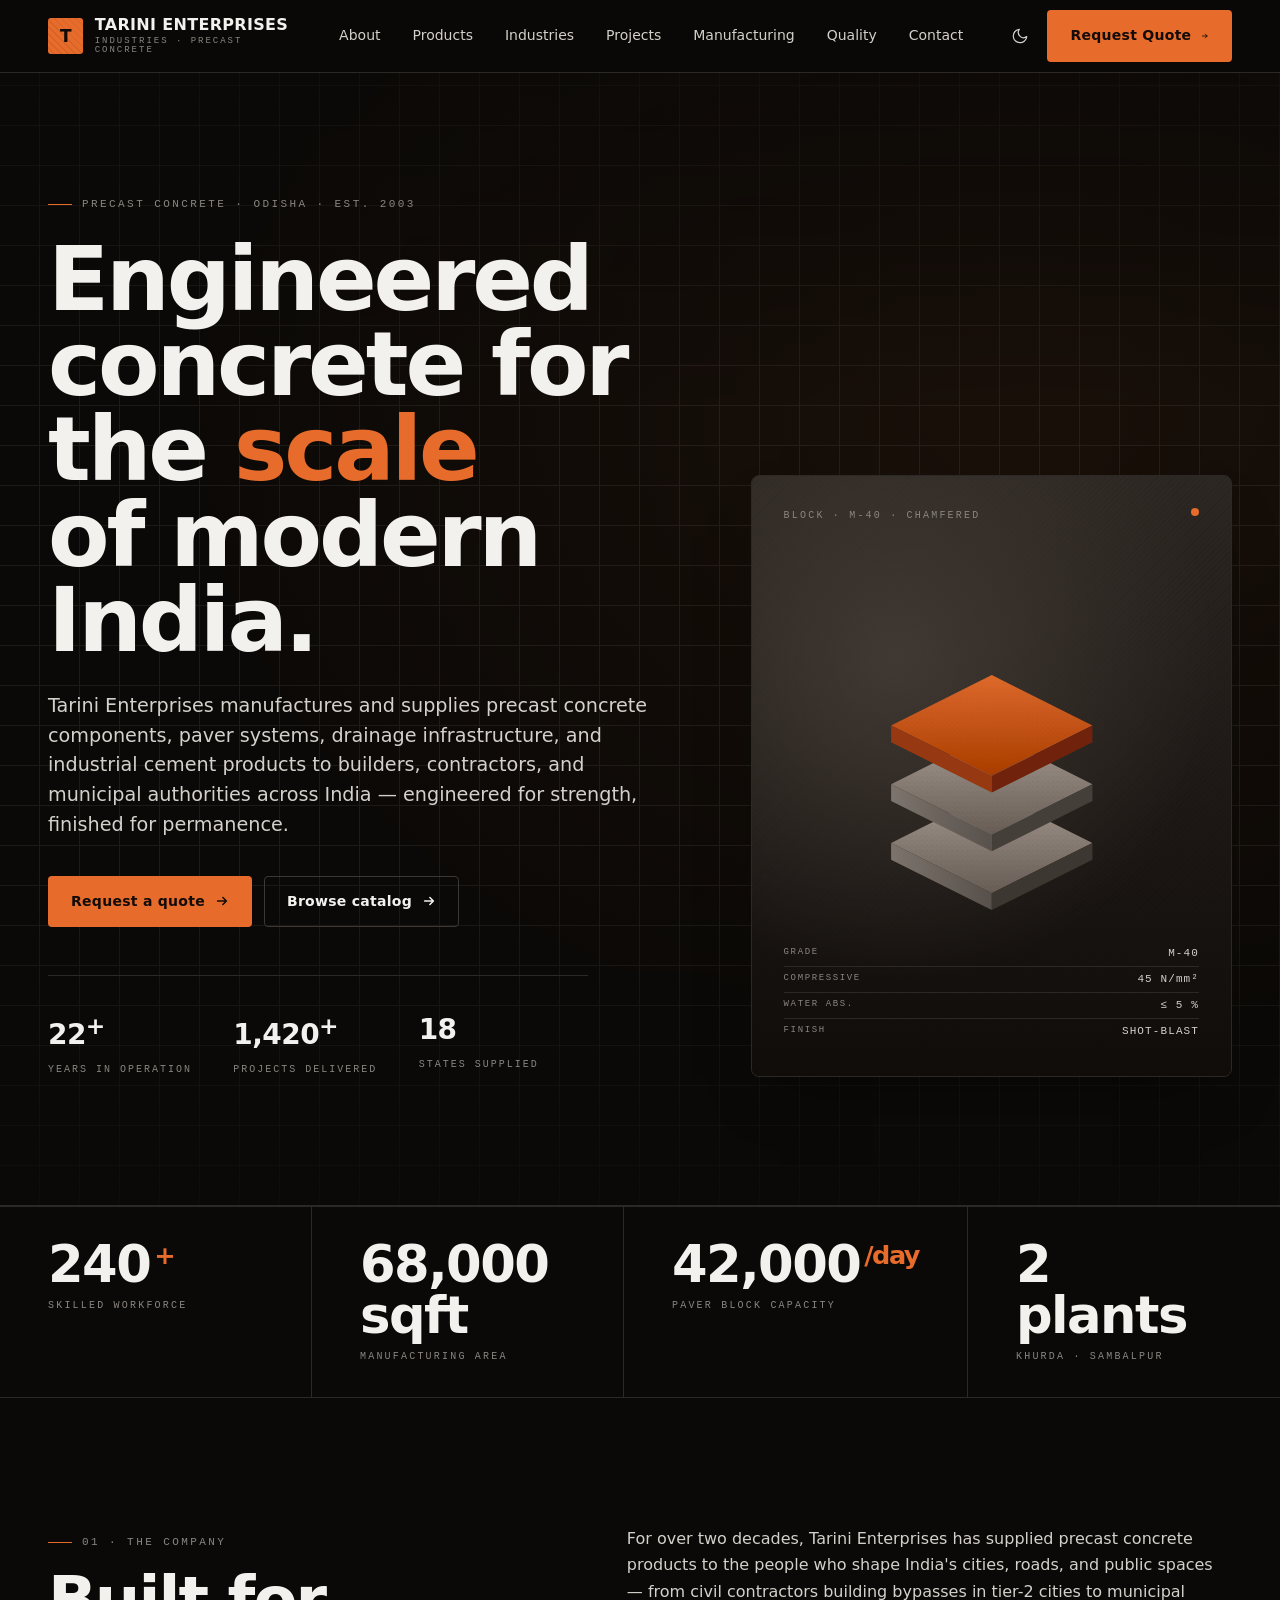
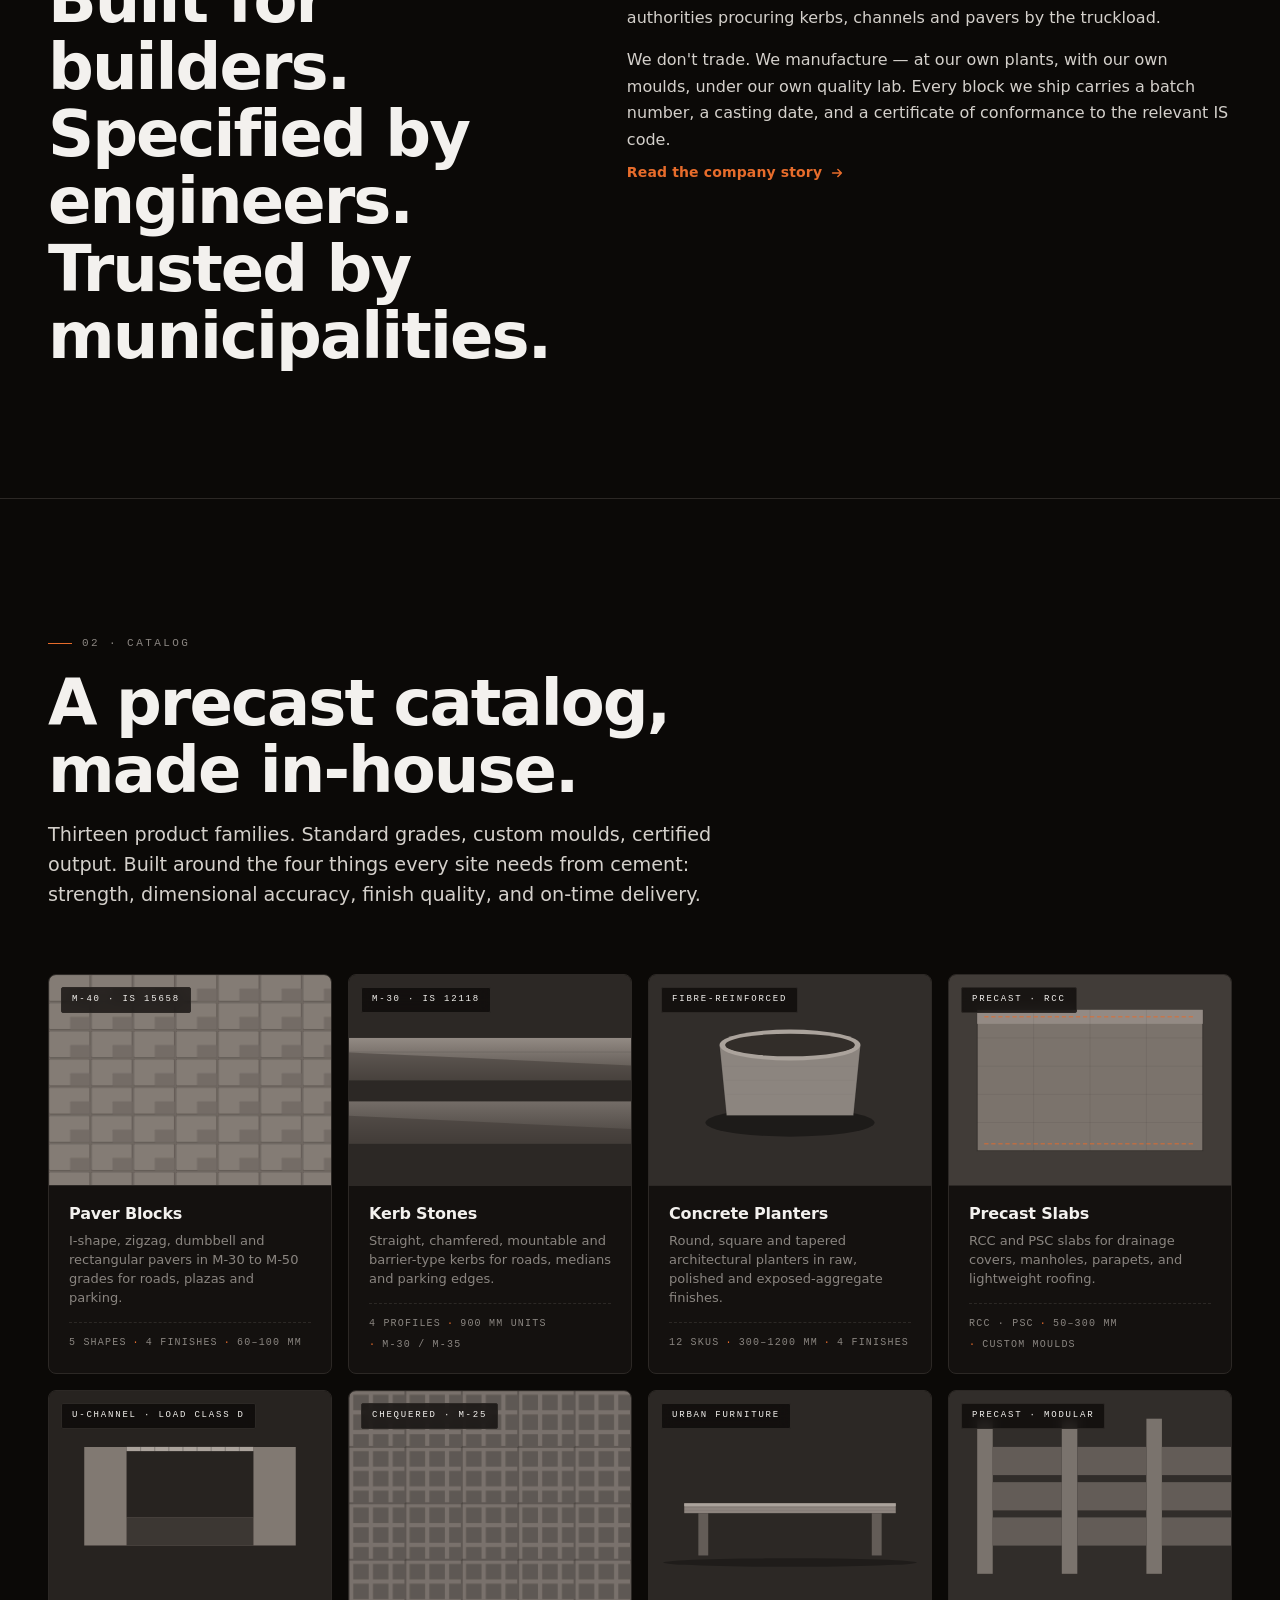
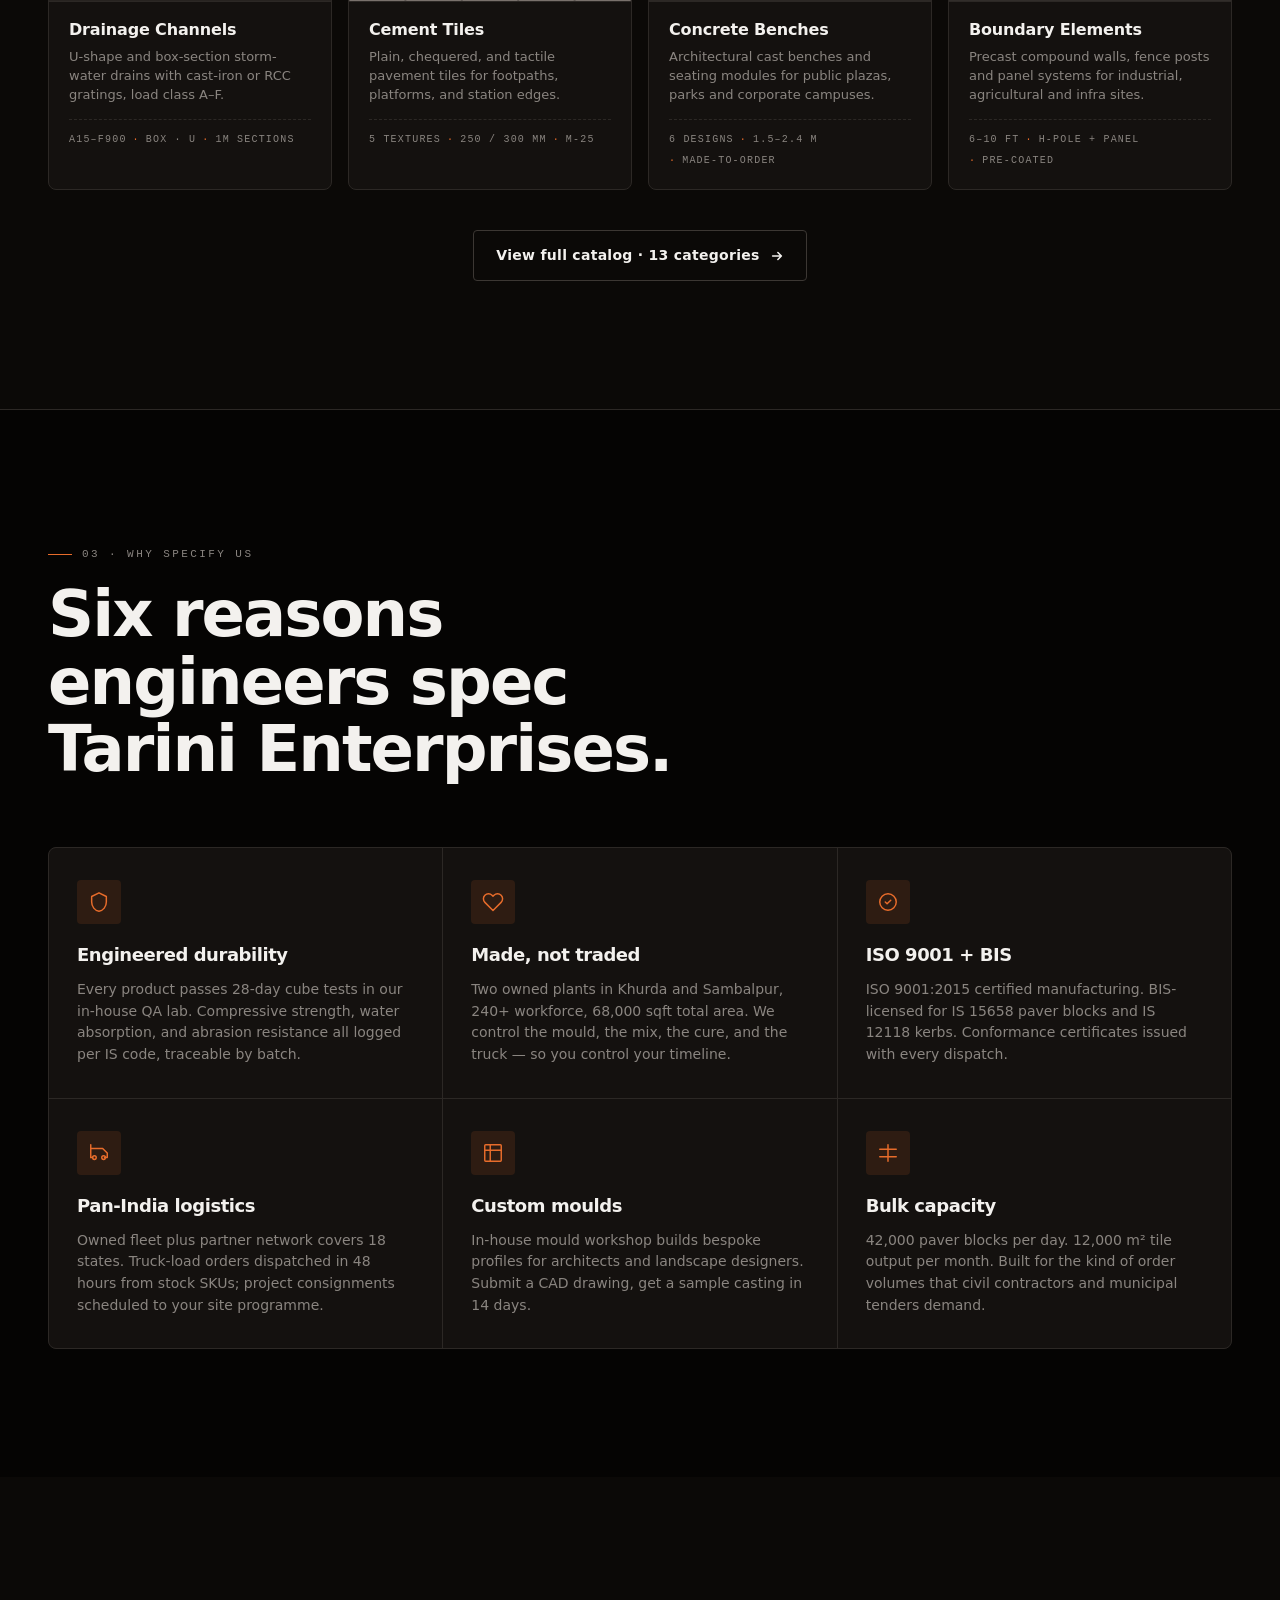
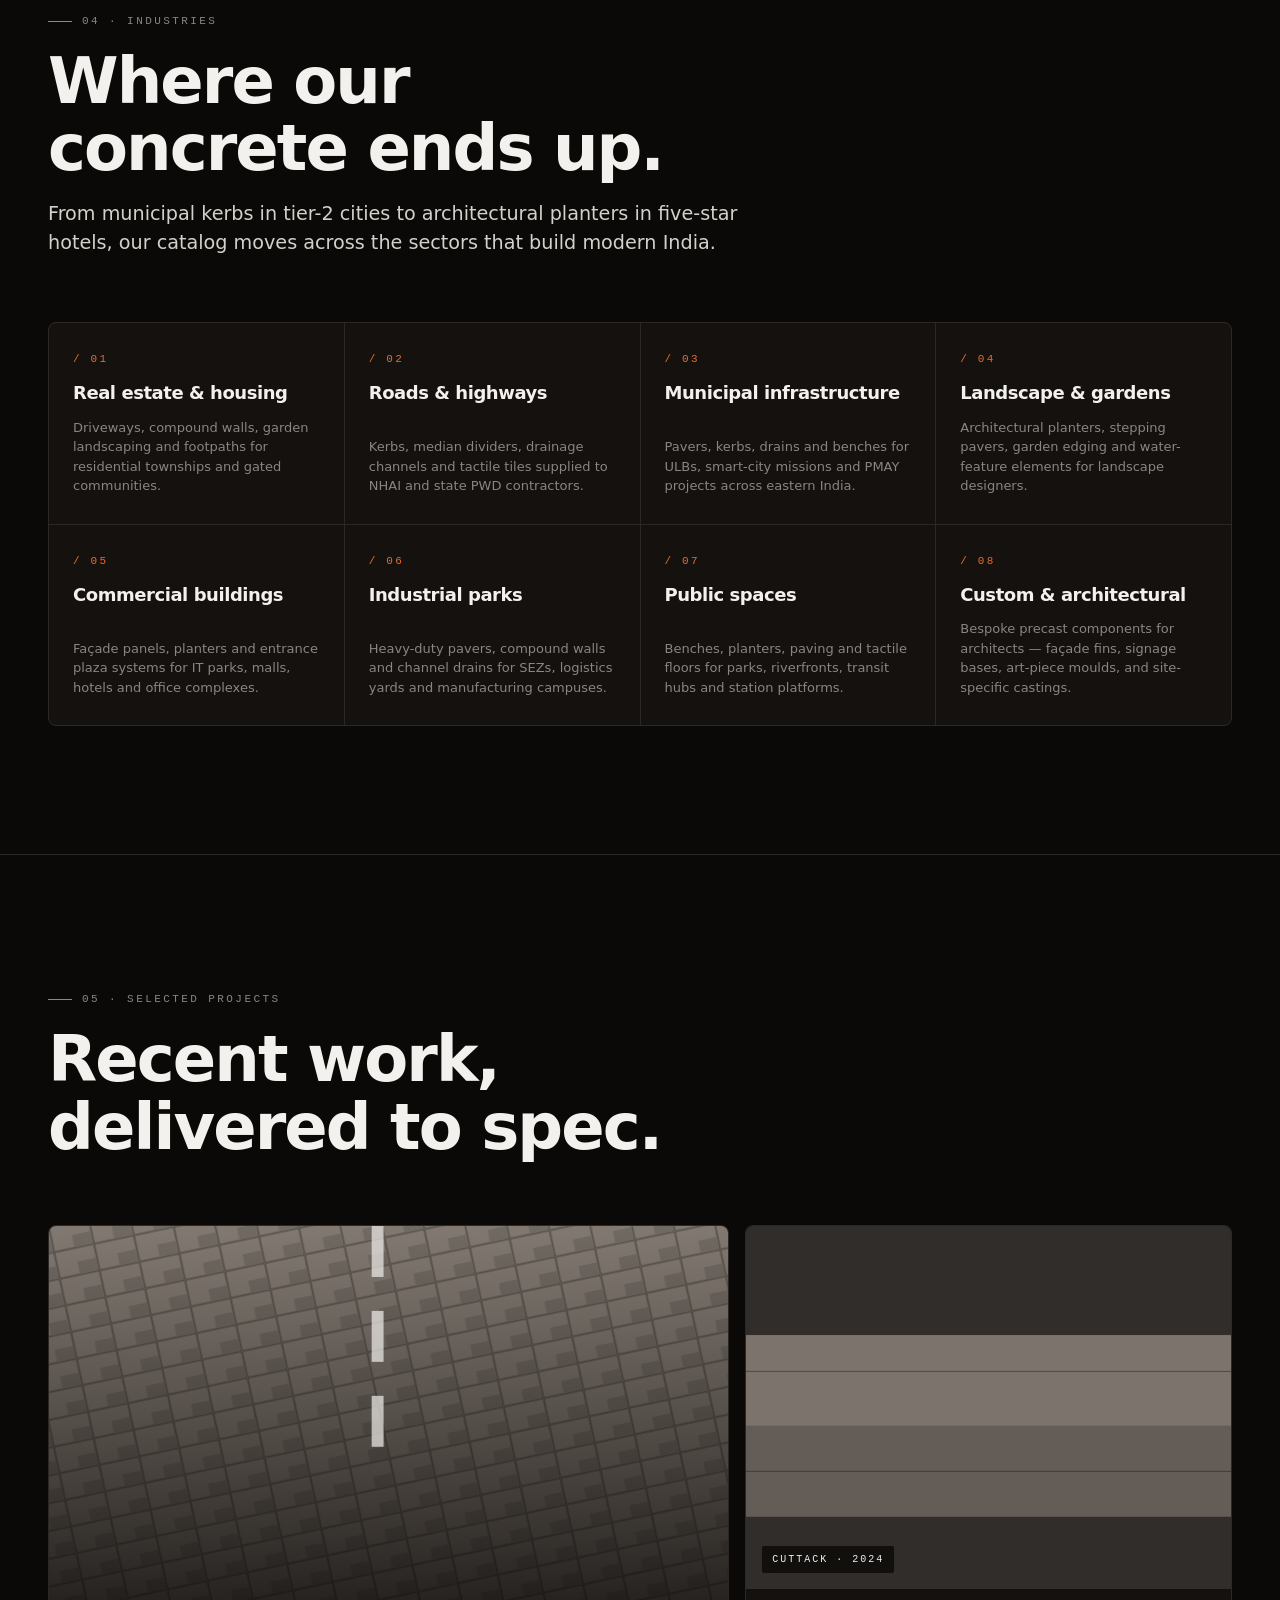
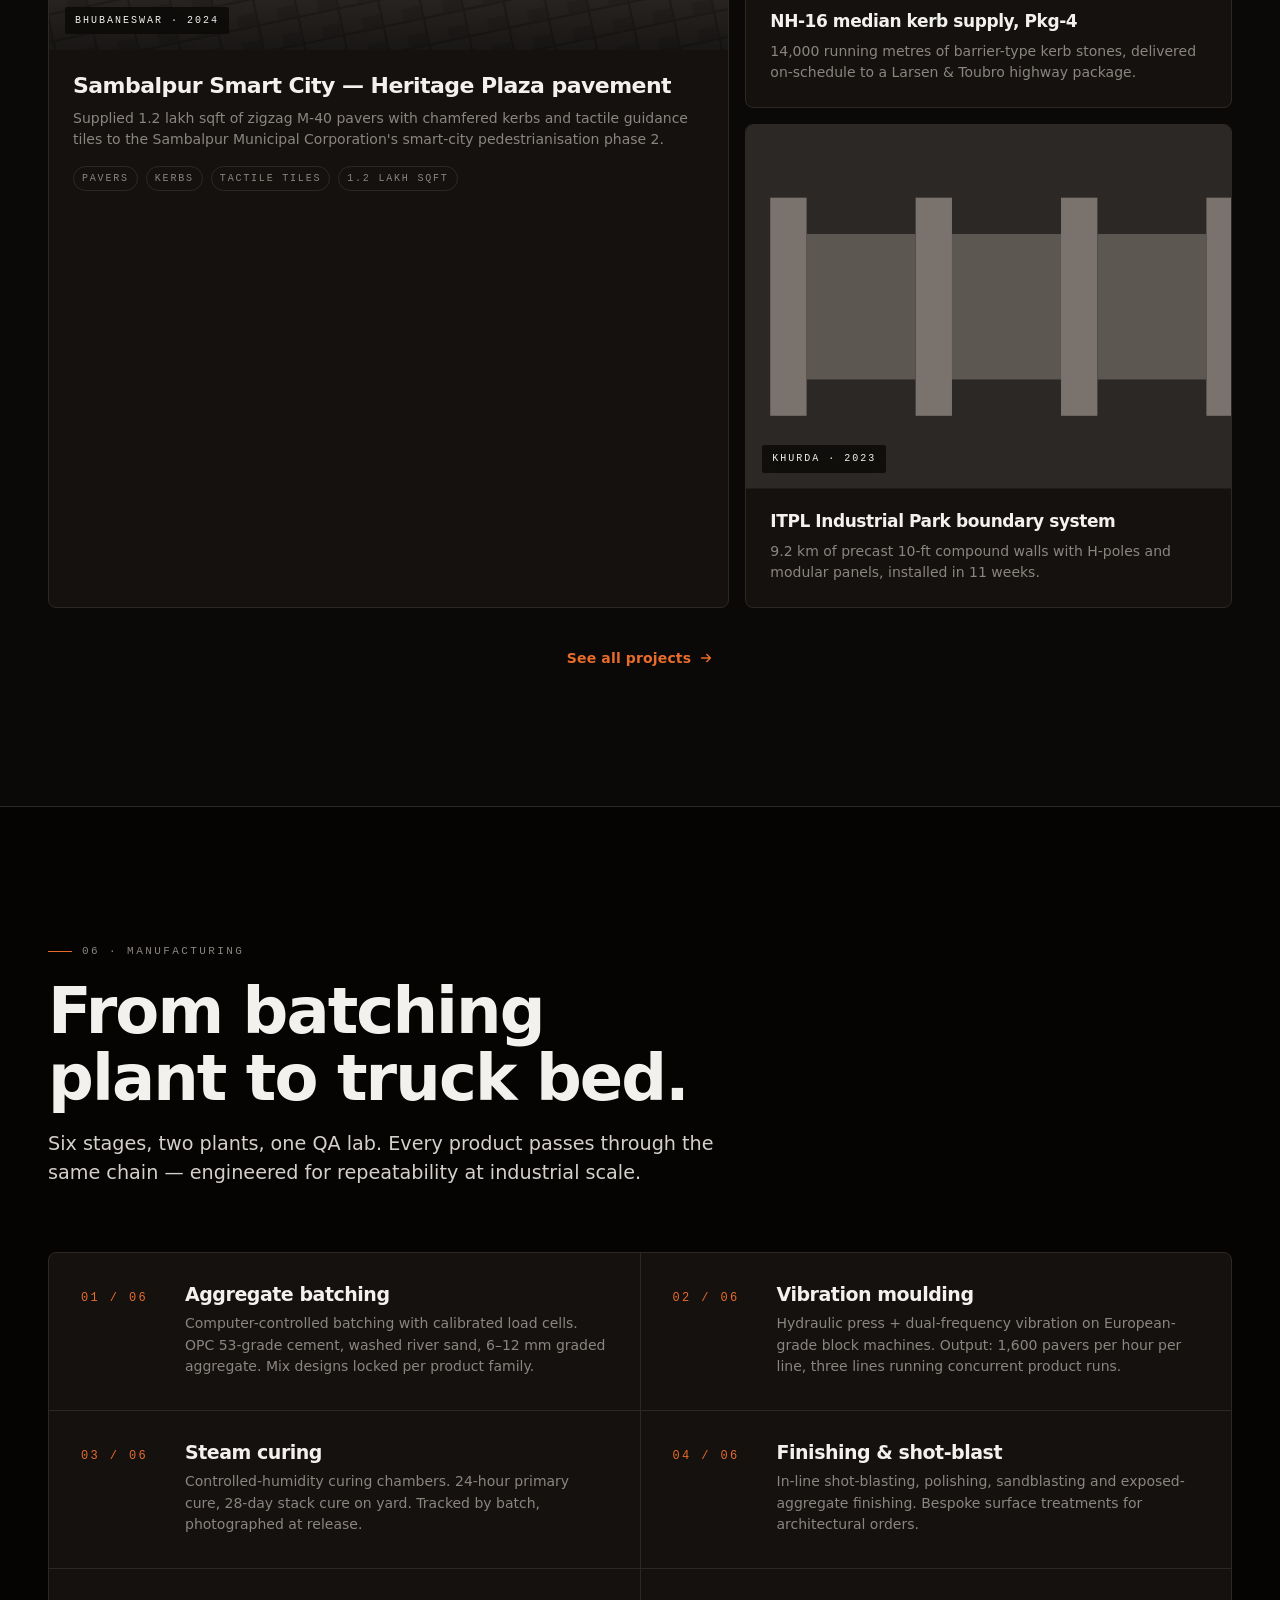
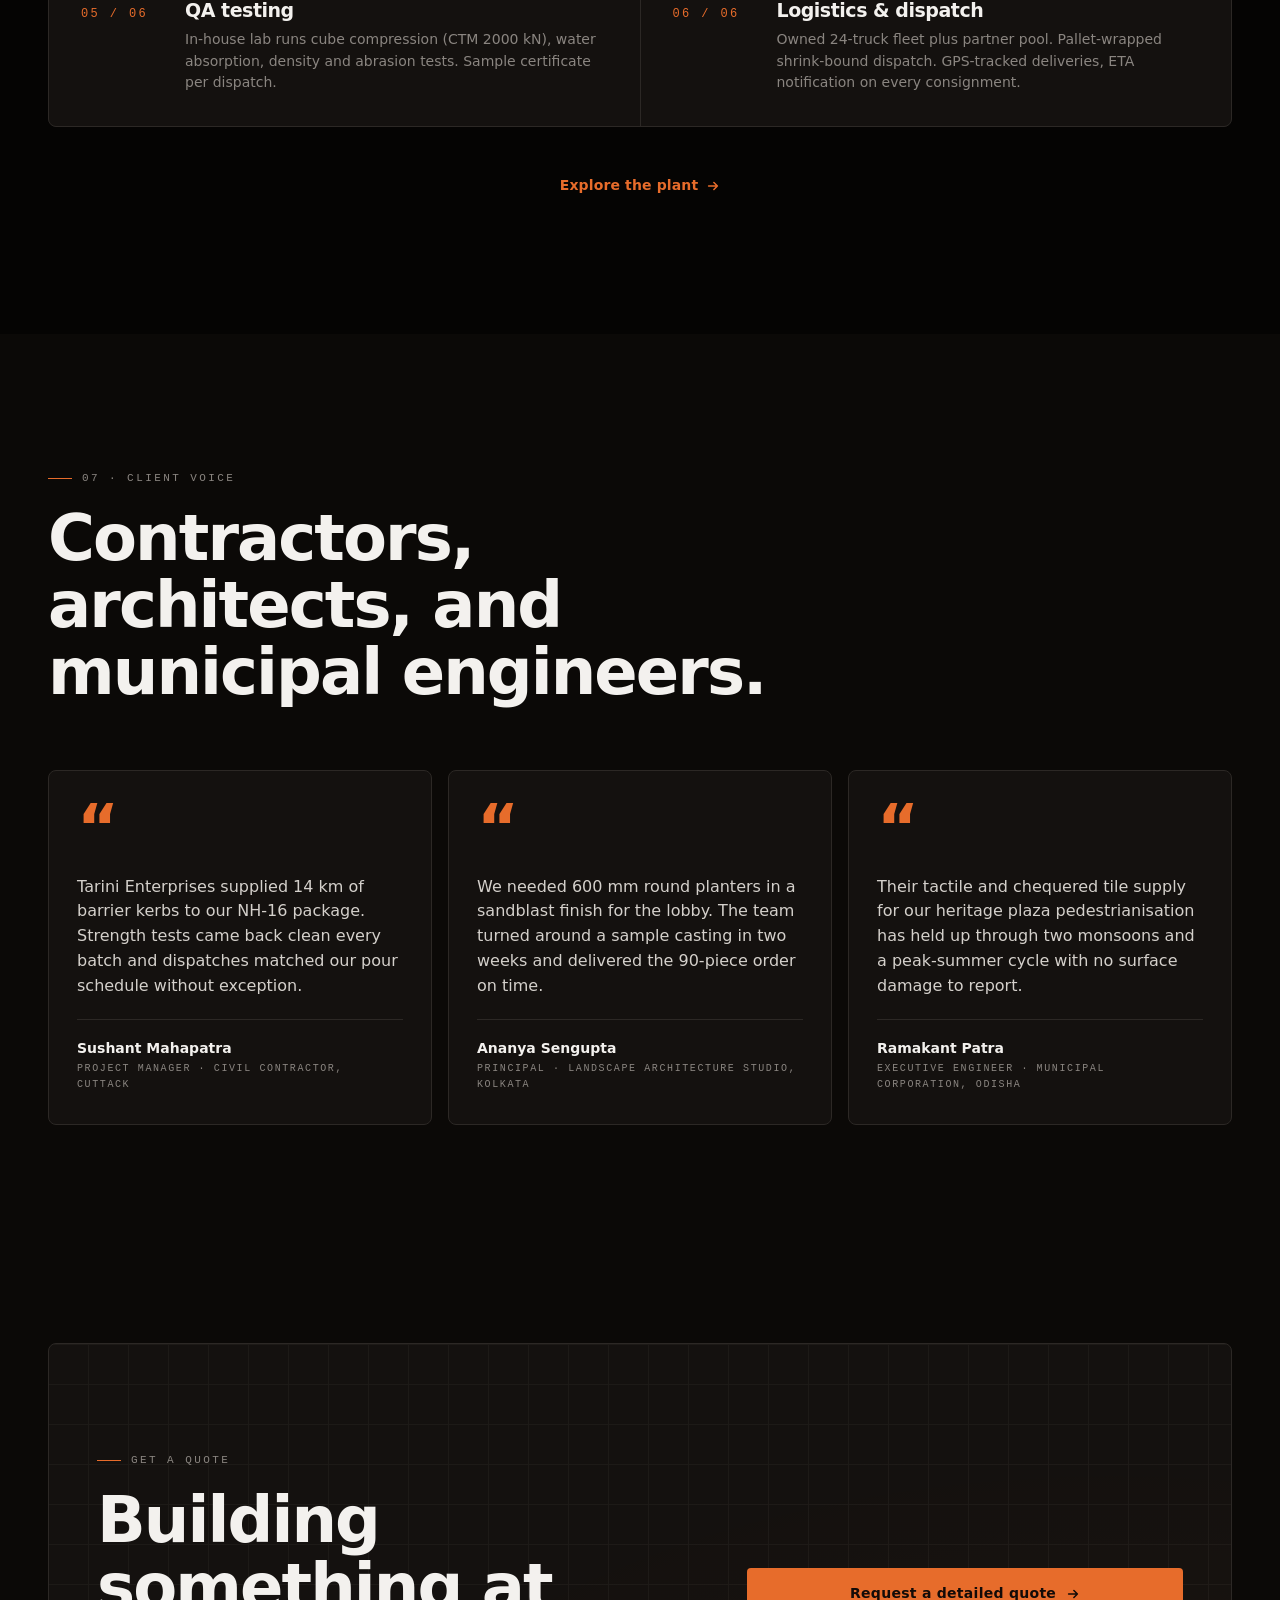
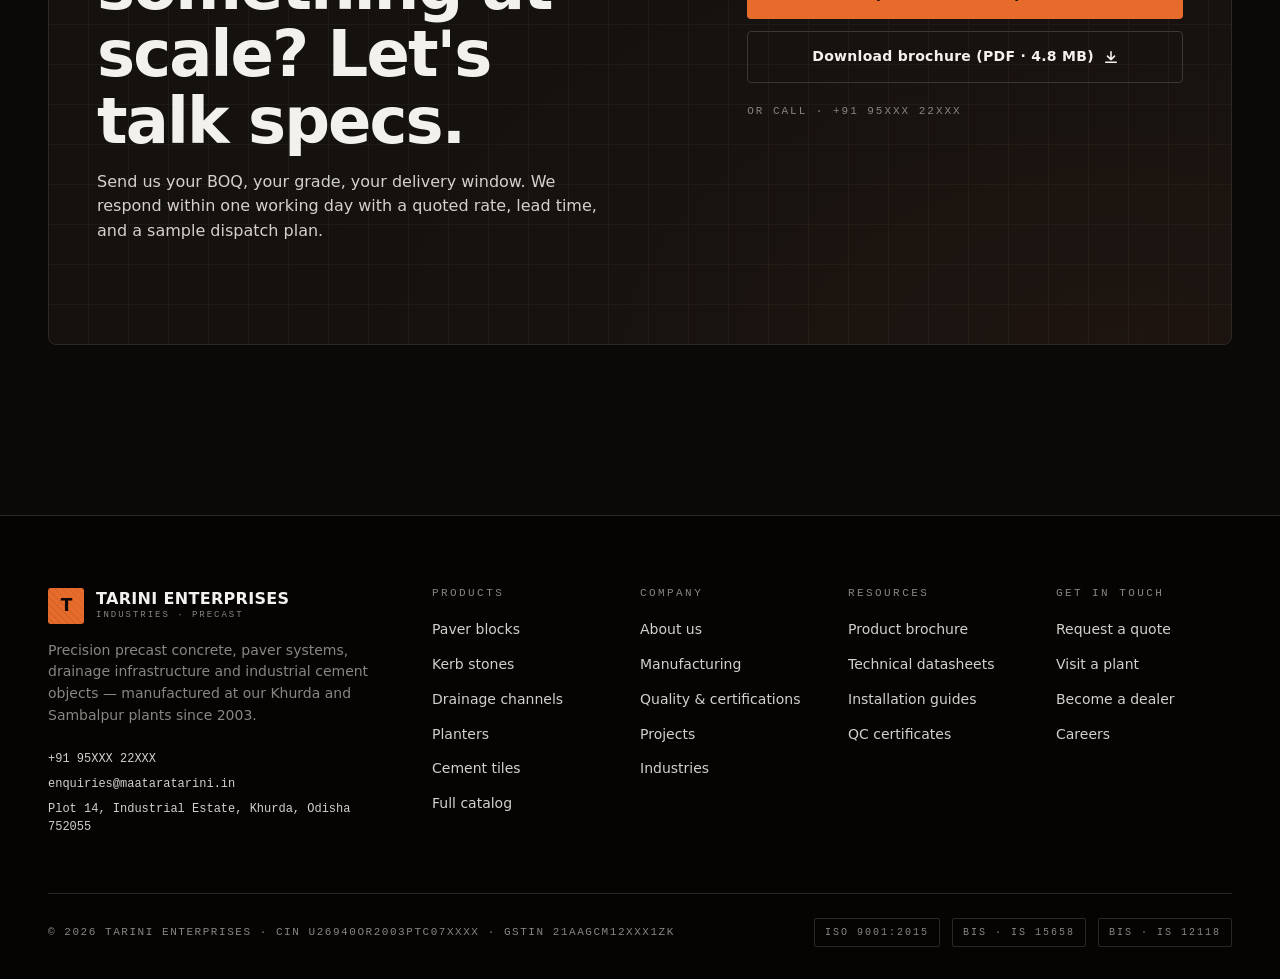
==== commit e31b41e0: "changes" ====
--- a/index.html
+++ b/index.html
@@ -3,7 +3,7 @@
 <head>
   <meta charset="utf-8" />
   <meta name="viewport" content="width=device-width, initial-scale=1" />
-  <title>Maa Tara Tarini Industry — Precast Concrete & Industrial Cement Solutions</title>
+  <title>Tarini Enterprises — Precast Concrete & Industrial Cement Solutions</title>
   <meta name="description" content="Engineered precast concrete, paver systems, drainage infrastructure, and industrial cement products for construction across India. Manufactured in Odisha since 2003." />
   <link rel="stylesheet" href="css/site.css" />
 </head>
@@ -12,10 +12,10 @@
   <!-- =================== Nav =================== -->
   <header class="site-nav">
     <div class="container">
-      <a href="index.html" class="brand" aria-label="Maa Tara Tarini Industry home">
-        <span class="mark" aria-hidden="true">M</span>
+      <a href="index.html" class="brand" aria-label="Tarini Enterprises home">
+        <span class="mark" aria-hidden="true">T</span>
         <span class="brand-text">
-          <span class="name">Maa Tara Tarini</span>
+          <span class="name">Tarini Enterprises</span>
           <span class="sub">Industries · Precast Concrete</span>
         </span>
       </a>
@@ -64,7 +64,7 @@
             Engineered concrete for the <em>scale</em> of modern India.
           </h1>
           <p class="lead hero-sub reveal delay-2">
-            Maa Tara Tarini Industry manufactures and supplies precast concrete components, paver systems, drainage infrastructure, and industrial cement products to builders, contractors, and municipal authorities across India — engineered for strength, finished for permanence.
+            Tarini Enterprises manufactures and supplies precast concrete components, paver systems, drainage infrastructure, and industrial cement products to builders, contractors, and municipal authorities across India — engineered for strength, finished for permanence.
           </p>
           <div class="hero-cta reveal delay-3">
             <a href="contact.html" class="btn btn-primary">Request a quote
@@ -186,7 +186,7 @@
           <h2 class="h-1">Built for builders. Specified by engineers. Trusted by municipalities.</h2>
         </div>
         <div class="body-text">
-          <p>For over two decades, Maa Tara Tarini Industry has supplied precast concrete products to the people who shape India's cities, roads, and public spaces — from civil contractors building bypasses in tier-2 cities to municipal authorities procuring kerbs, channels and pavers by the truckload.</p>
+          <p>For over two decades, Tarini Enterprises has supplied precast concrete products to the people who shape India's cities, roads, and public spaces — from civil contractors building bypasses in tier-2 cities to municipal authorities procuring kerbs, channels and pavers by the truckload.</p>
           <p>We don't trade. We manufacture — at our own plants, with our own moulds, under our own quality lab. Every block we ship carries a batch number, a casting date, and a certificate of conformance to the relevant IS code.</p>
           <a href="about.html" class="btn-link">Read the company story
             <svg class="arrow" width="14" height="14" viewBox="0 0 16 16" fill="none" stroke="currentColor" stroke-width="1.8" stroke-linecap="round" stroke-linejoin="round"><path d="M3 8h10M9 4l4 4-4 4"/></svg>
@@ -528,7 +528,7 @@
     <div class="container">
       <div class="section-head">
         <span class="eyebrow">03 · Why specify us</span>
-        <h2 class="h-1">Six reasons engineers spec Maa Tara Tarini.</h2>
+        <h2 class="h-1">Six reasons engineers spec Tarini Enterprises.</h2>
       </div>
 
       <div class="card-grid cols-3">
@@ -809,7 +809,7 @@
       <div class="testimonial-grid">
         <article class="quote-card">
           <span class="mark">“</span>
-          <p class="text">Maa Tara Tarini supplied 14 km of barrier kerbs to our NH-16 package. Strength tests came back clean every batch and dispatches matched our pour schedule without exception.</p>
+          <p class="text">Tarini Enterprises supplied 14 km of barrier kerbs to our NH-16 package. Strength tests came back clean every batch and dispatches matched our pour schedule without exception.</p>
           <div class="attrib">
             <span class="who">Sushant Mahapatra</span>
             <span class="role">Project Manager · Civil Contractor, Cuttack</span>
@@ -864,10 +864,10 @@
     <div class="container">
       <div class="footer-grid">
         <div class="footer-brand">
-          <a href="index.html" class="brand" aria-label="Maa Tara Tarini Industry">
-            <span class="mark" aria-hidden="true">M</span>
+          <a href="index.html" class="brand" aria-label="Tarini Enterprises">
+            <span class="mark" aria-hidden="true">T</span>
             <span class="brand-text">
-              <span class="name">Maa Tara Tarini</span>
+              <span class="name">Tarini Enterprises</span>
               <span class="sub">Industries · Precast</span>
             </span>
           </a>
@@ -924,7 +924,7 @@
       </div>
 
       <div class="footer-bottom">
-        <span class="legal">© <span data-year>2026</span> Maa Tara Tarini Industry · CIN U26940OR2003PTC07XXXX · GSTIN 21AAGCM12XXX1ZK</span>
+        <span class="legal">© <span data-year>2026</span> Tarini Enterprises · CIN U26940OR2003PTC07XXXX · GSTIN 21AAGCM12XXX1ZK</span>
         <div class="badges">
           <span class="badge">ISO 9001:2015</span>
           <span class="badge">BIS · IS 15658</span>
--- a/css/site.css
+++ b/css/site.css
@@ -1,5 +1,5 @@
 /* =========================================================================
-   Maa Tara Tarini Industry — site.css
+   Tarini Enterprises — site.css
    Industrial-premium design system. Dark default, light toggle.
    ========================================================================= */
 
@@ -309,6 +309,17 @@
 .nav-toggle:hover { background: var(--surface); }
 
 @media (max-width: 1080px) {
+  .site-nav .container { gap: 12px; }
+  .brand { min-width: 0; flex: 0 1 auto; }
+  .brand-text { min-width: 0; overflow: hidden; }
+  .brand-text .name { white-space: nowrap; overflow: hidden; text-overflow: ellipsis; }
+  .brand-text .sub { white-space: nowrap; overflow: hidden; text-overflow: ellipsis; }
+
+  .nav-actions { margin-left: auto; gap: 6px; }
+  .nav-actions .btn-primary { padding: 10px 14px; min-height: 40px; font-size: 13px; }
+
+  .nav-toggle { display: grid; order: 3; }
+
   .nav-links {
     position: fixed;
     inset: 72px 0 auto 0;
@@ -320,11 +331,23 @@
     border-bottom: 1px solid var(--border);
     transform: translateY(-110%);
     transition: transform 0.3s ease;
+    margin-left: 0;
   }
   .nav-links.open { transform: translateY(0); }
   .nav-links a { padding: 14px 0; font-size: 18px; border-bottom: 1px solid var(--border); }
   .nav-links a:hover { background: transparent; color: var(--accent); }
-  .nav-toggle { display: grid; }
+}
+
+@media (max-width: 640px) {
+  .site-nav .container { height: 64px; gap: 8px; }
+  .nav-links { inset: 64px 0 auto 0; }
+  .brand .mark { width: 32px; height: 32px; font-size: 15px; }
+  .brand-text .name { font-size: 14px; }
+  .brand-text .sub { display: none; }
+  .nav-actions .btn-primary { display: none; }
+  .nav-actions { gap: 4px; }
+  .theme-toggle { width: 36px; height: 36px; }
+  .nav-toggle { width: 36px; height: 36px; }
 }
 
 /* ---------- Hero -------------------------------------------------------- */
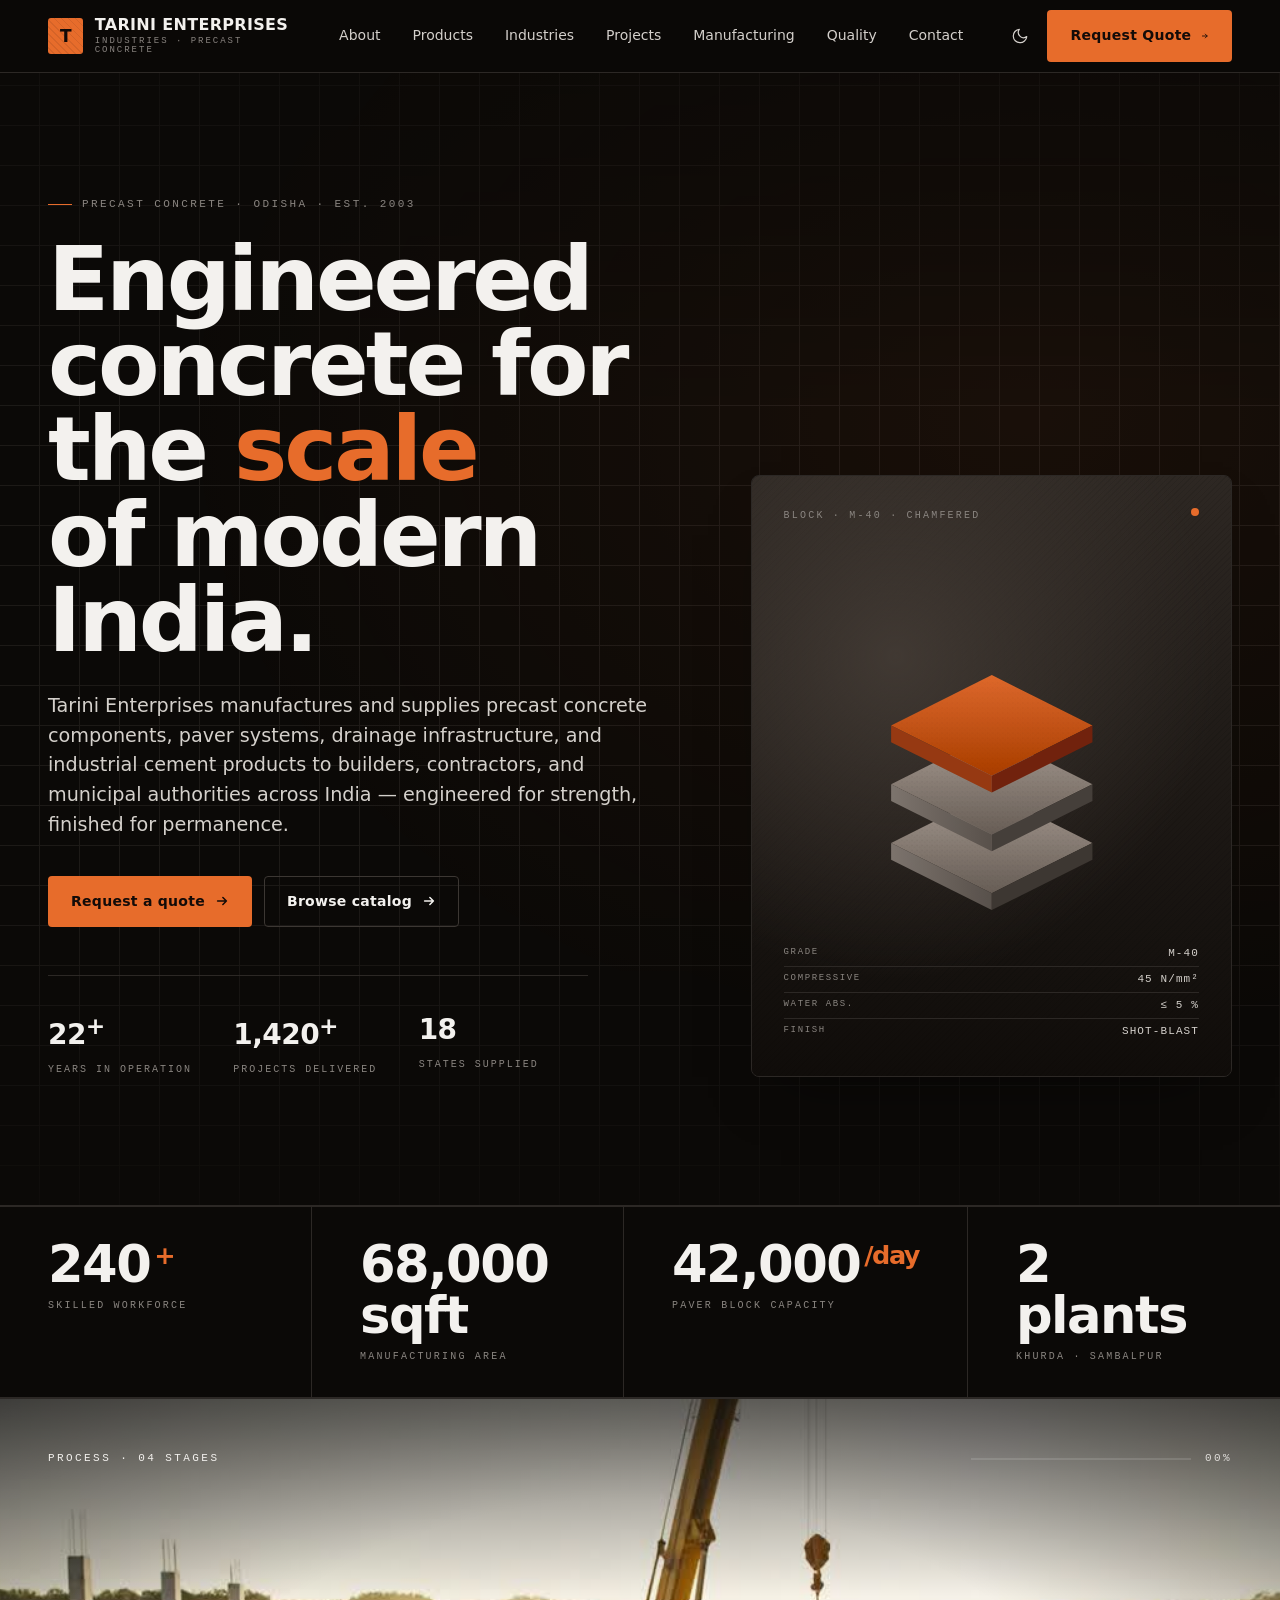
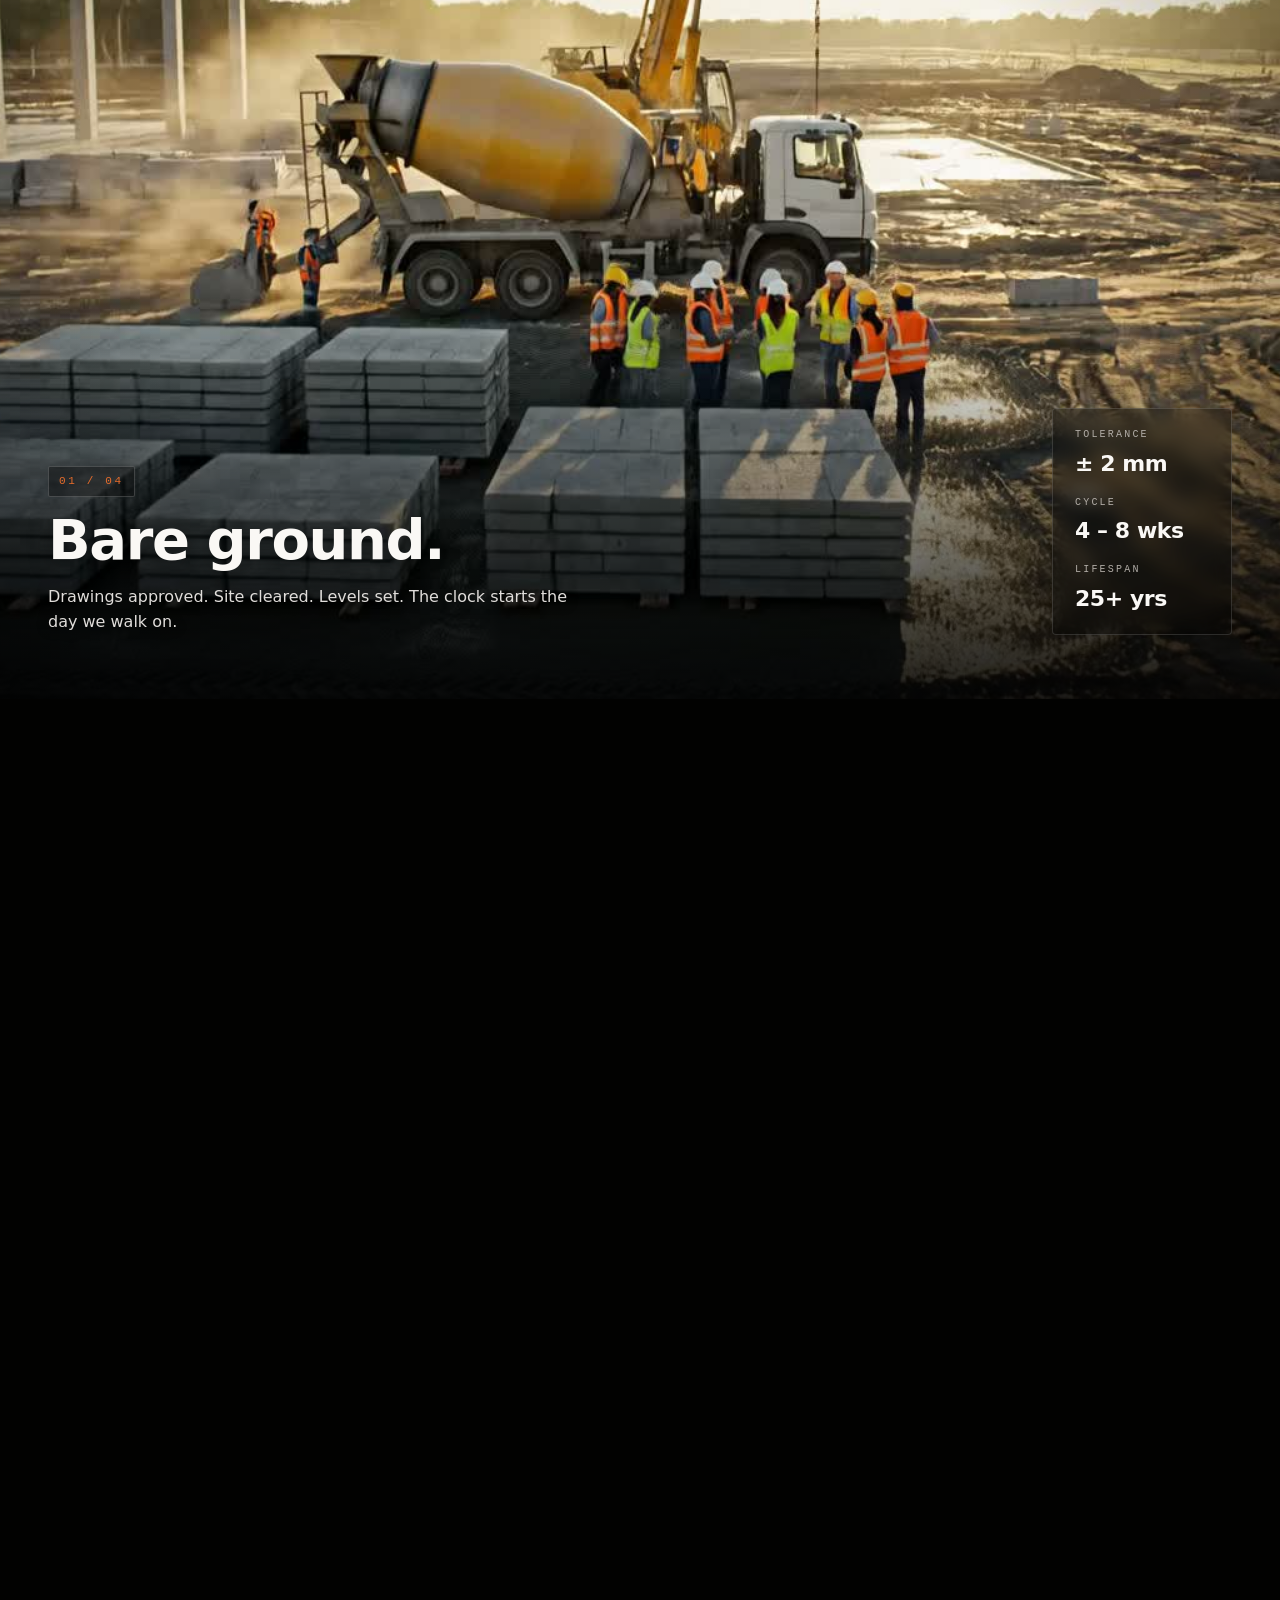
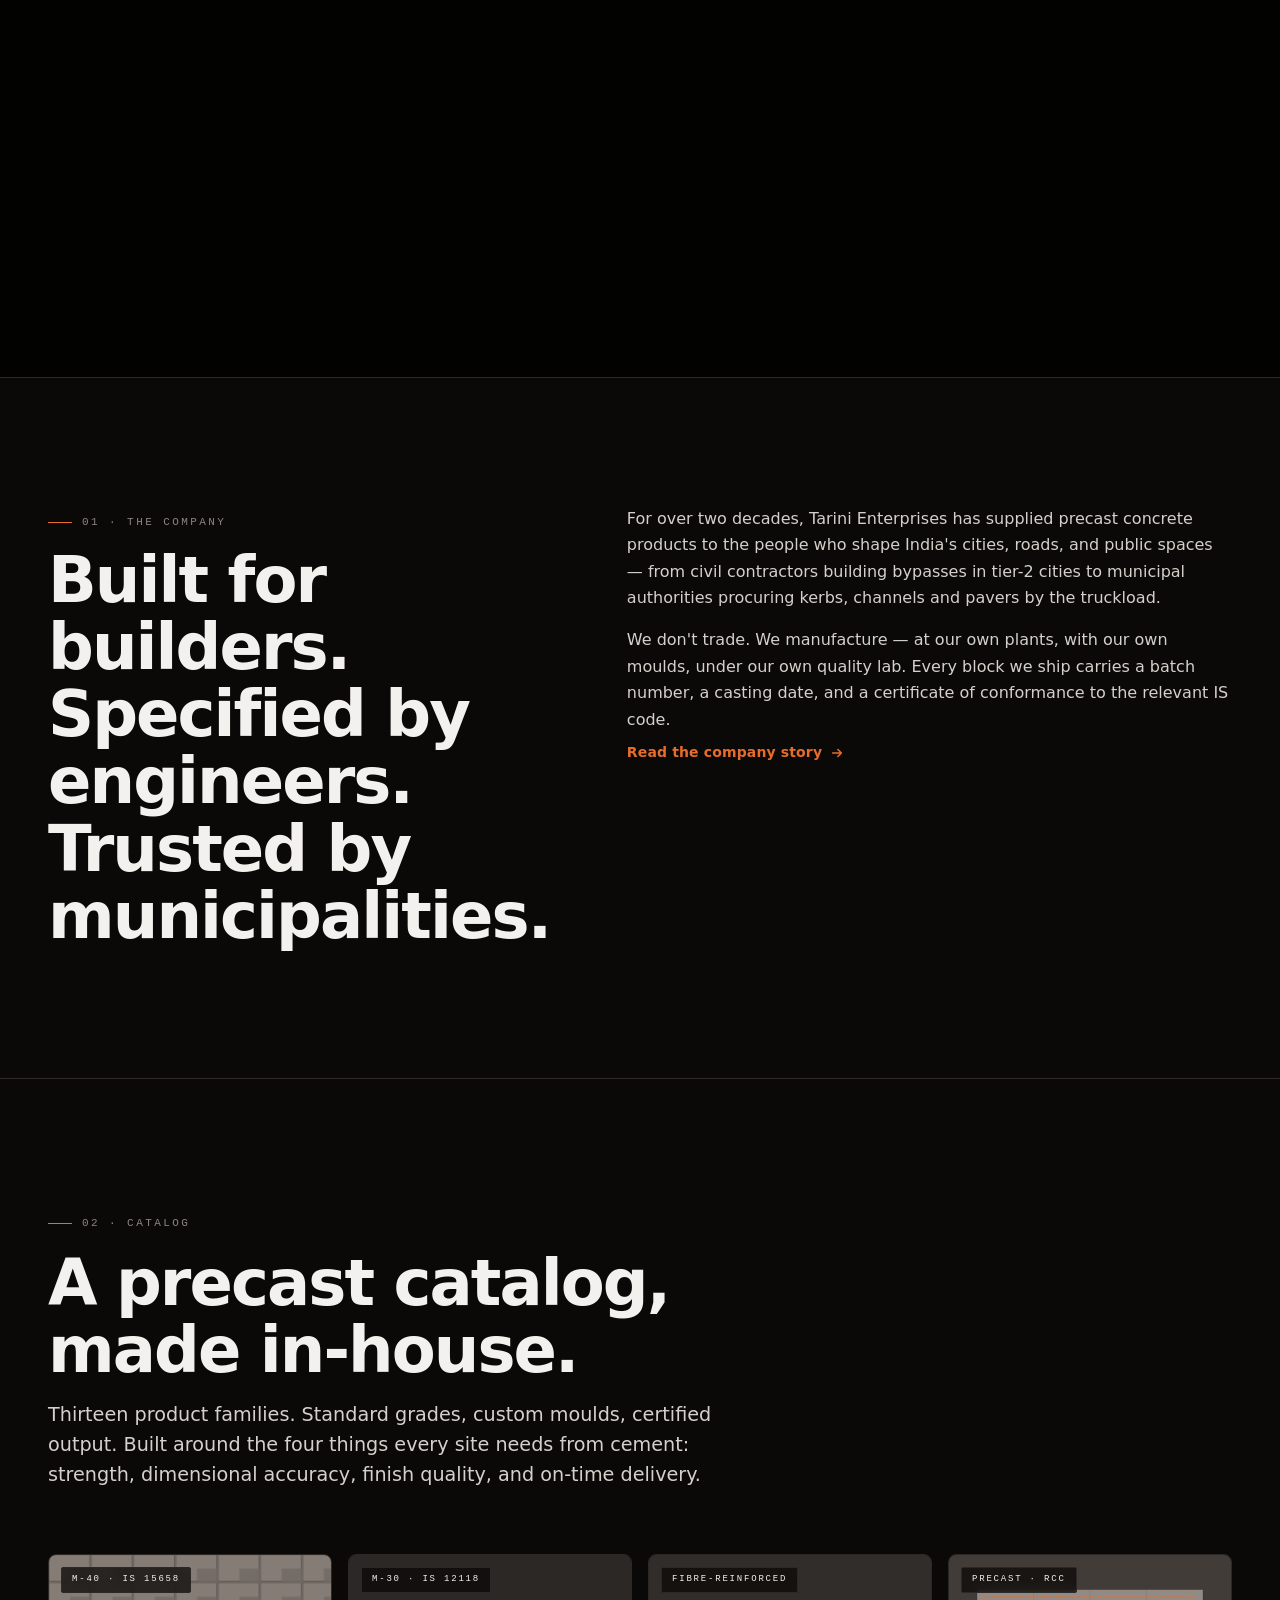
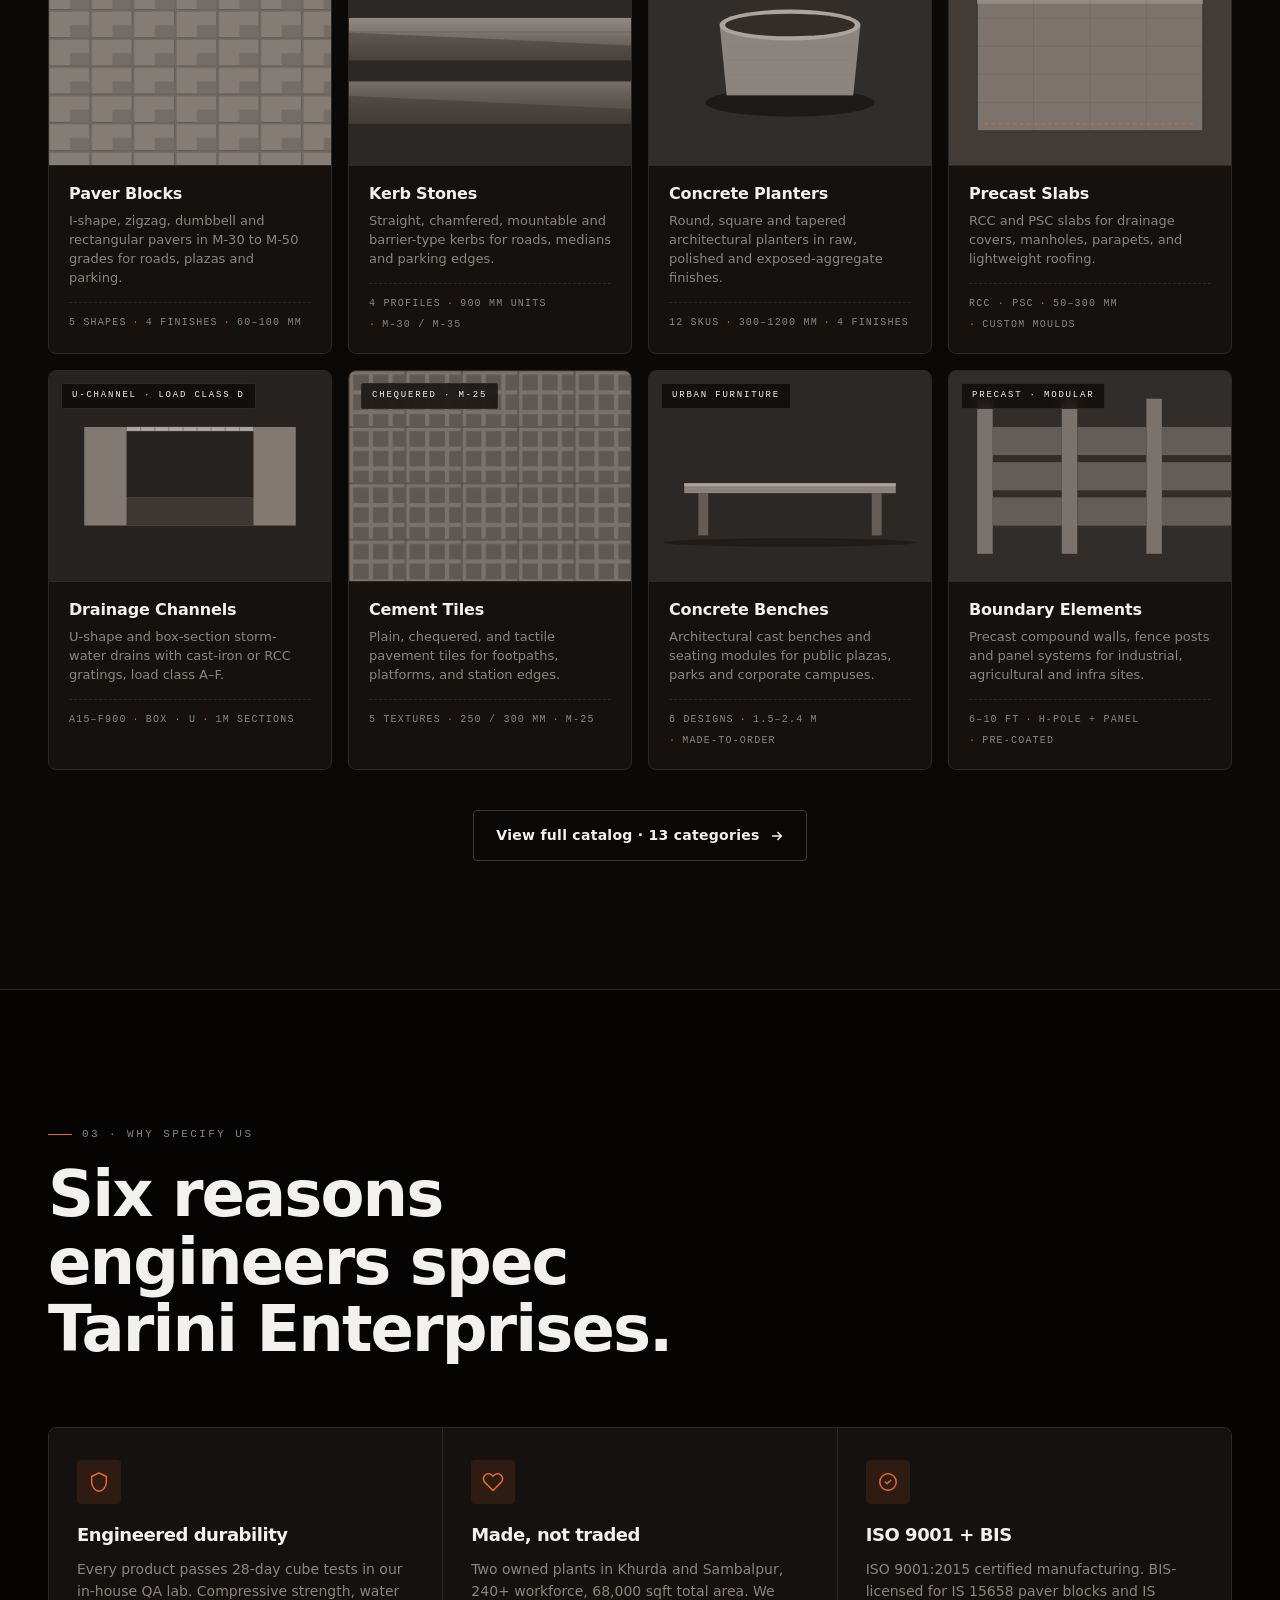
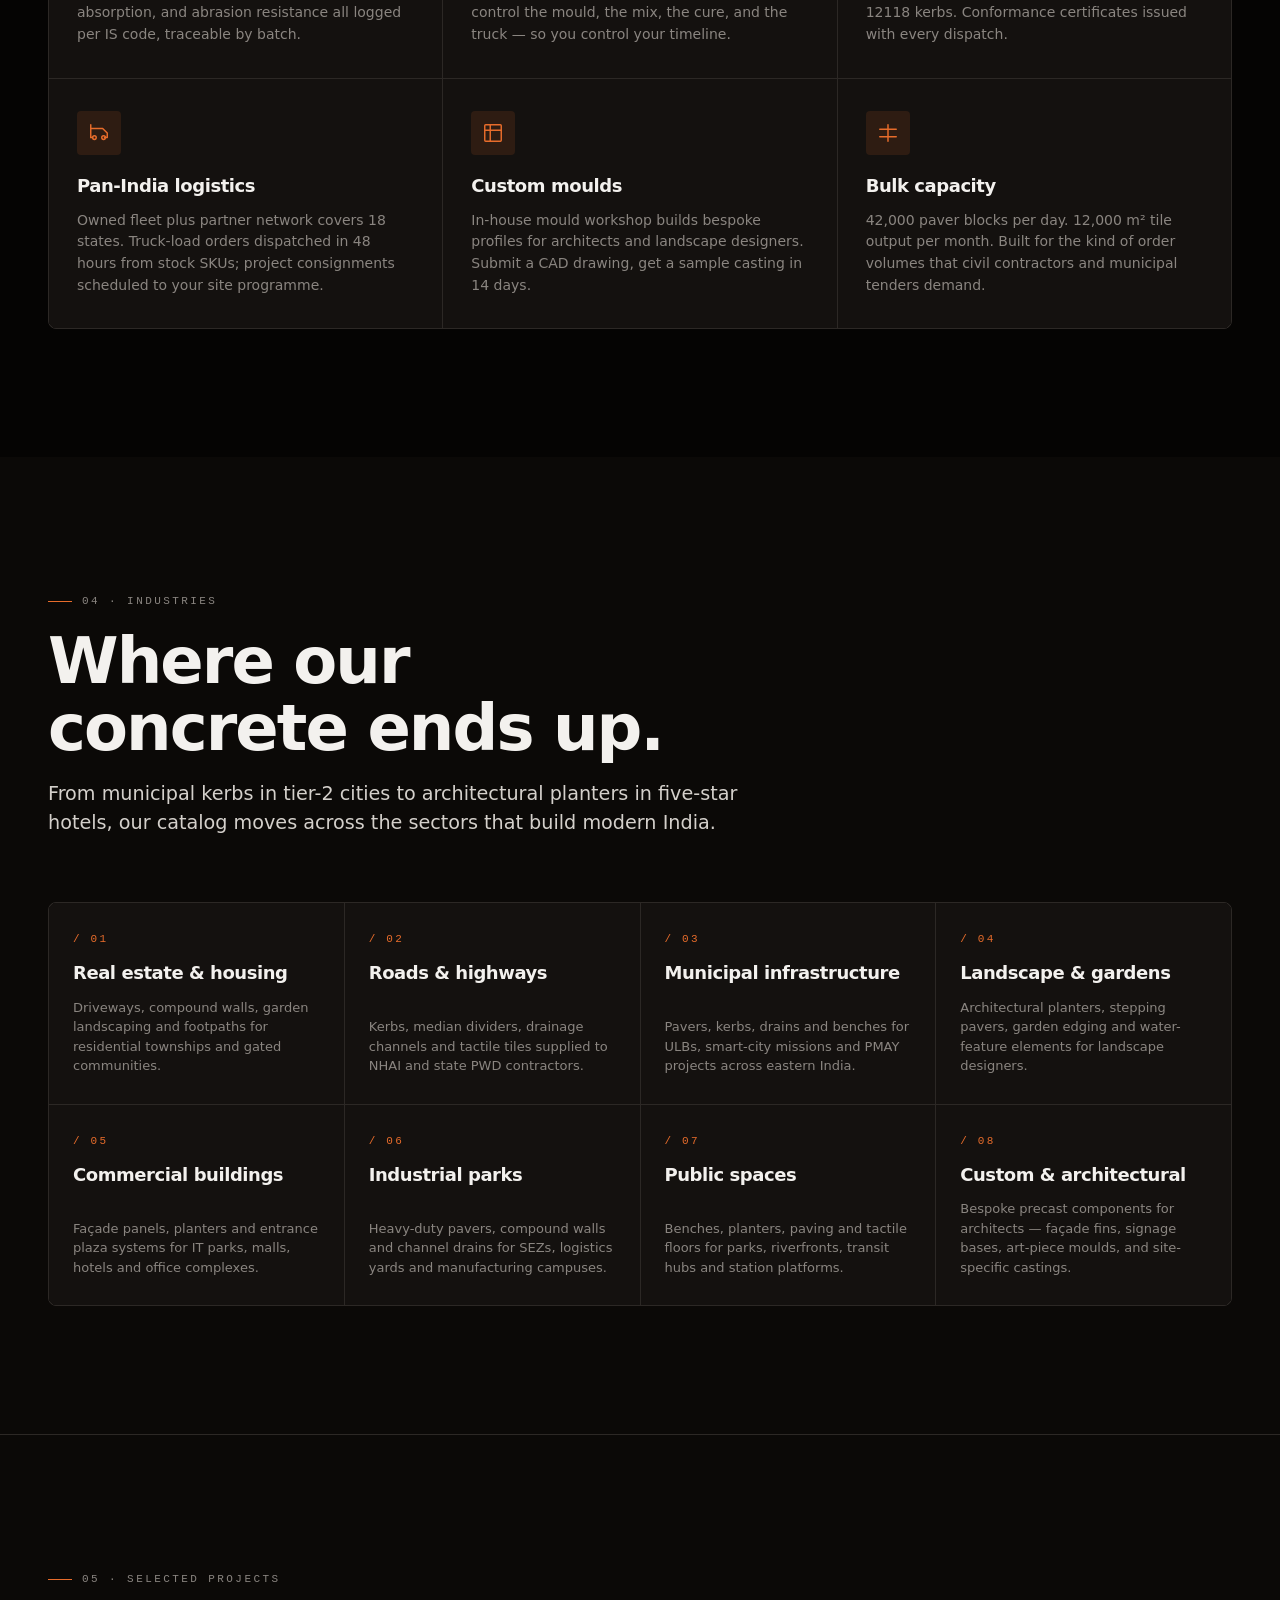
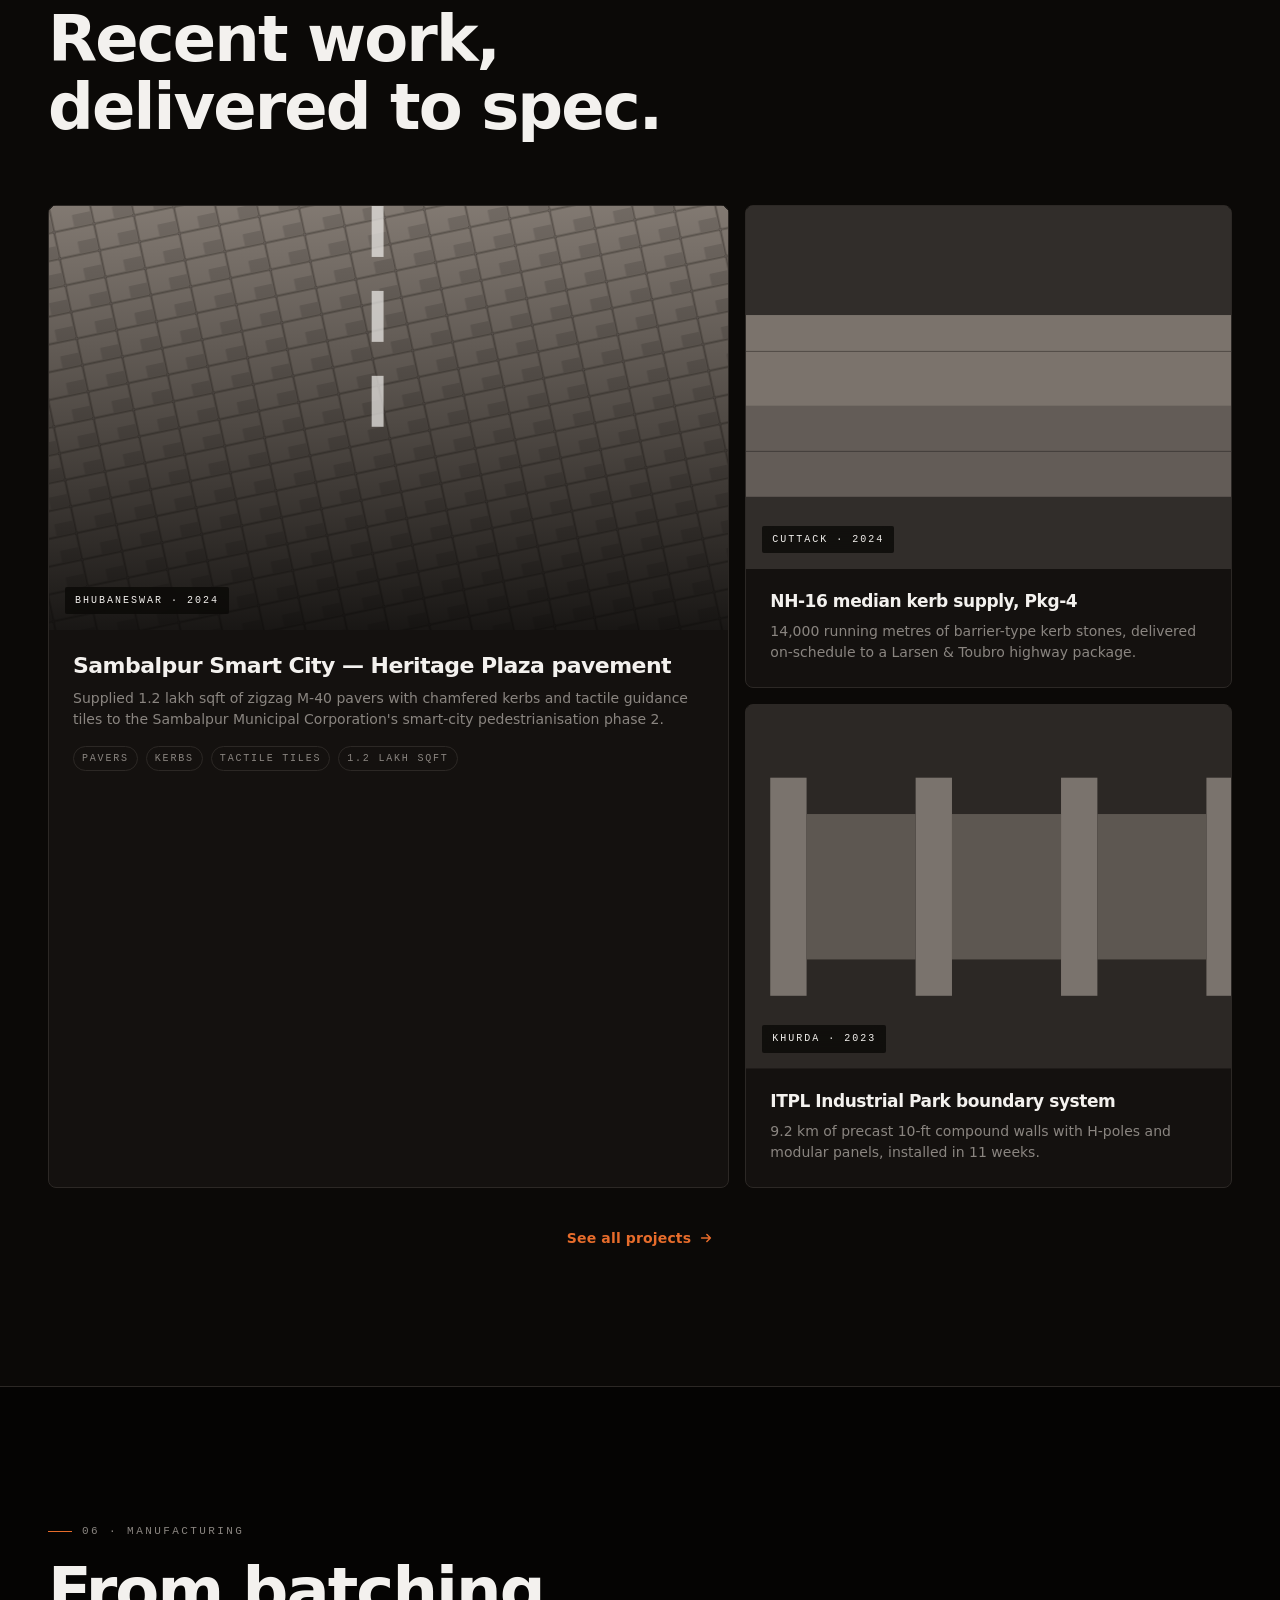
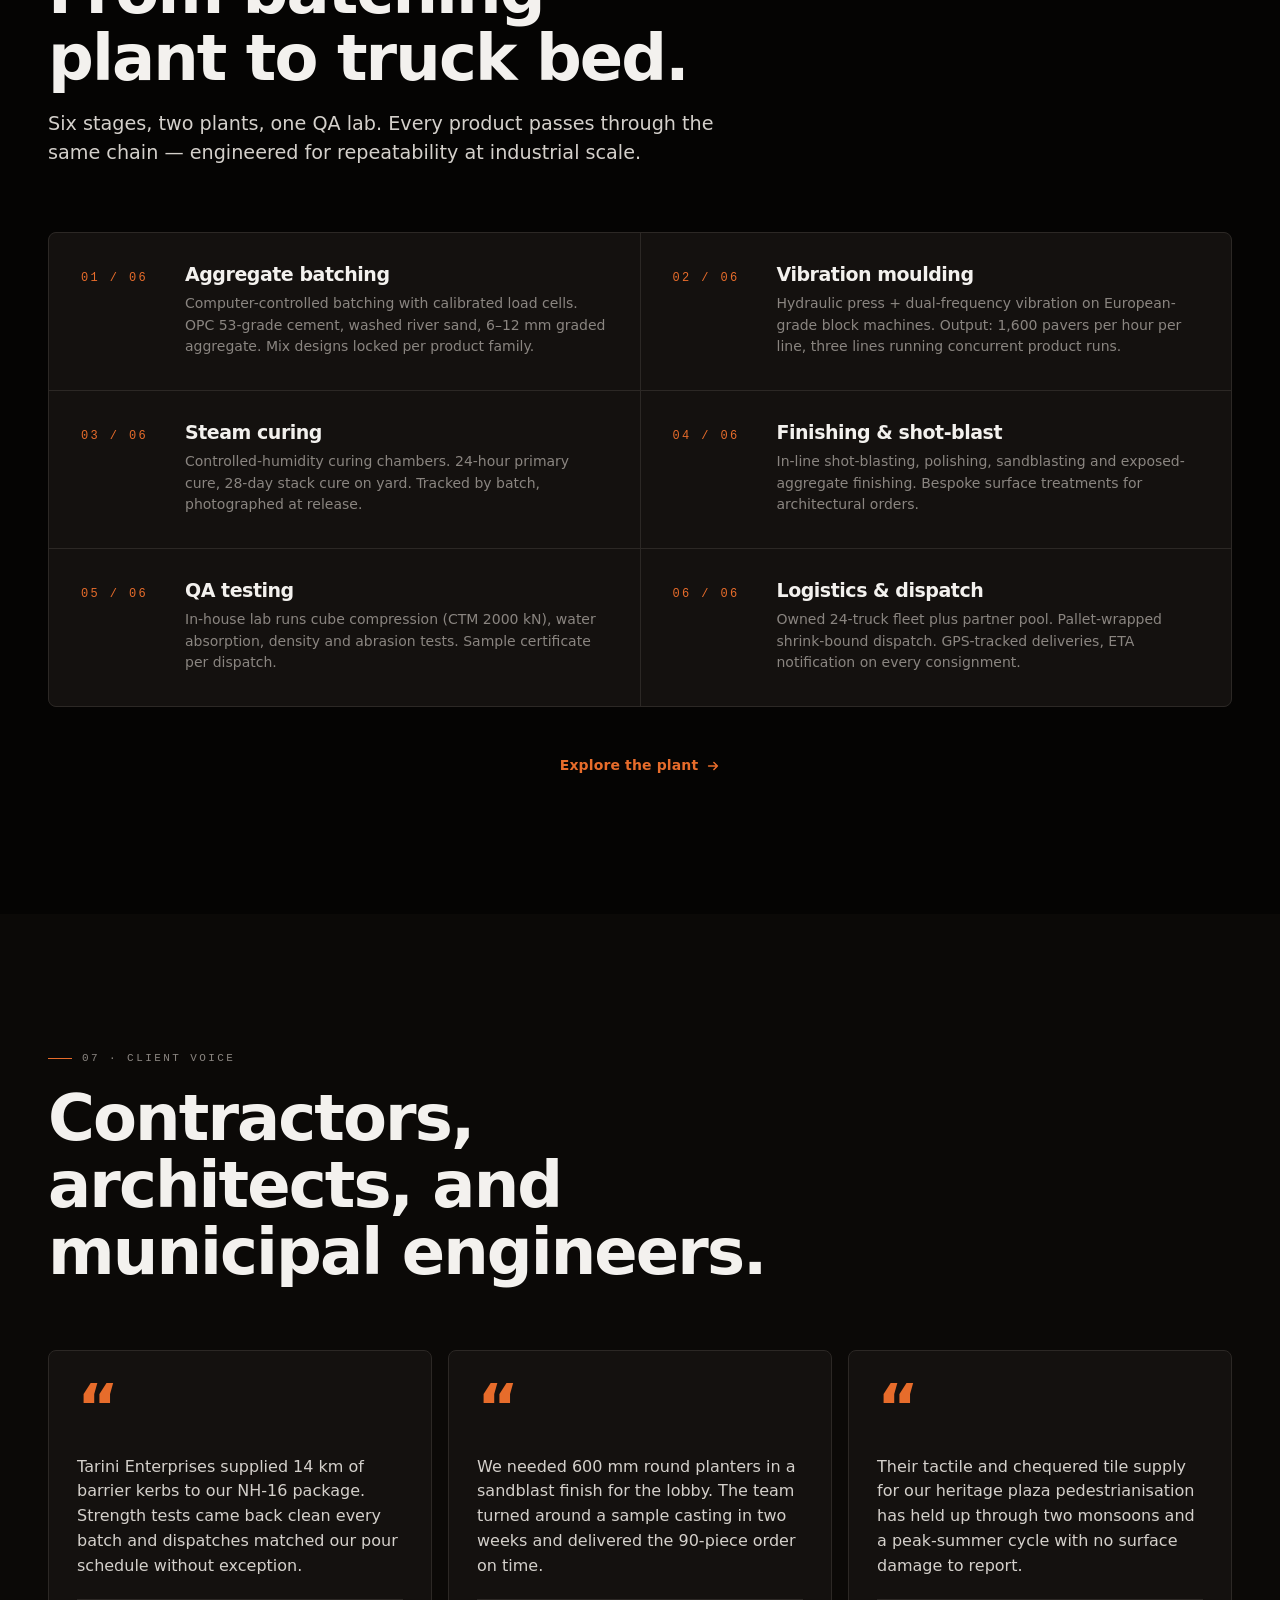
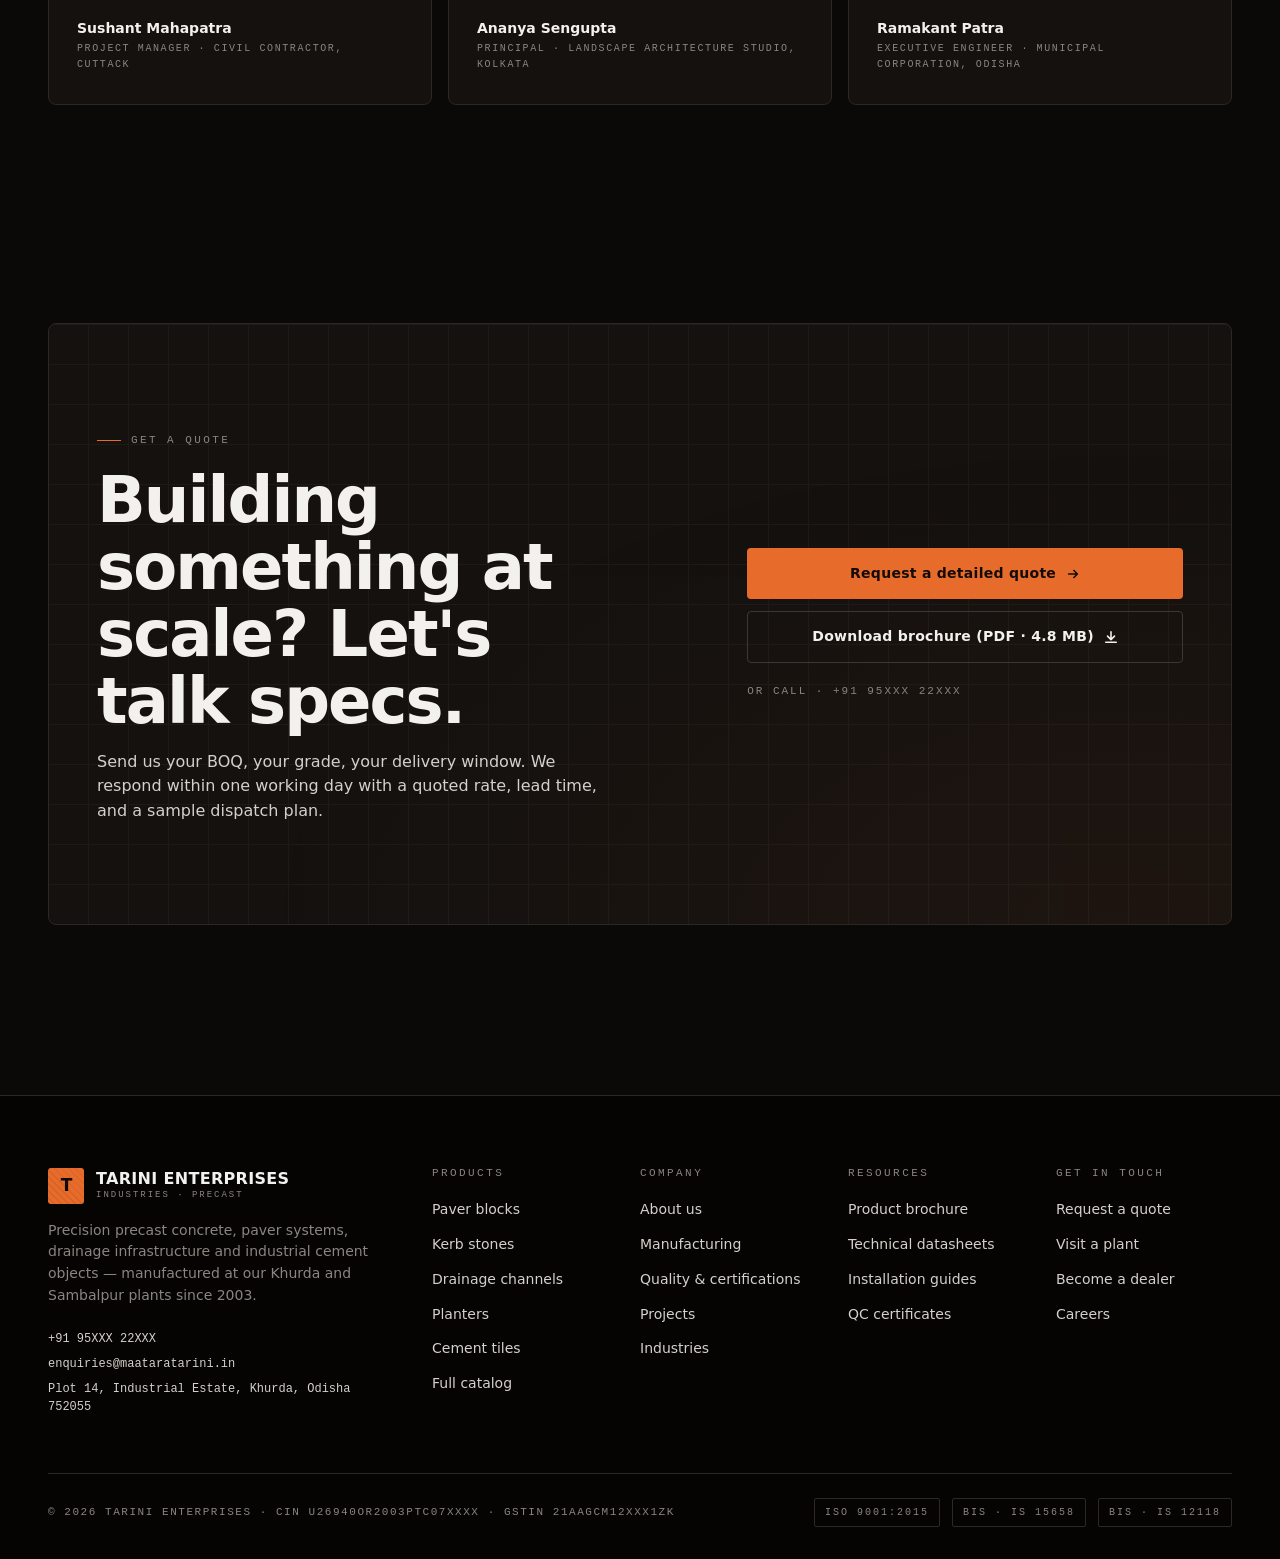
==== commit 765662e1: "changes" ====
--- a/index.html
+++ b/index.html
@@ -177,6 +177,69 @@
     </div>
   </section>
 
+  <!-- =================== Scroll story (frame-by-frame on scroll) =================== -->
+  <section class="scroll-story" aria-label="From bare site to finished project">
+    <div class="scroll-story-sticky">
+      <canvas class="scroll-story-canvas" data-frame-canvas aria-hidden="true"></canvas>
+      <div class="scroll-story-vignette" aria-hidden="true"></div>
+
+      <div class="scroll-story-loader" data-frame-loader>
+        <div class="scroll-story-loader-label mono">LOADING SEQUENCE · <span data-frame-loader-pct>0</span>%</div>
+        <div class="scroll-story-loader-bar"><span data-frame-loader-fill></span></div>
+      </div>
+
+      <div class="scroll-story-overlay">
+        <div class="scroll-story-top">
+          <span class="eyebrow no-rule">Process · 04 stages</span>
+          <div class="scroll-story-meter" aria-hidden="true">
+            <span class="scroll-story-meter-bar"><span data-frame-progress-bar></span></span>
+            <span class="mono"><span data-frame-progress>00</span>%</span>
+          </div>
+        </div>
+
+        <div class="scroll-story-bottom">
+          <div class="scroll-story-captions">
+            <article class="scroll-story-caption" data-stage="0">
+              <span class="scroll-story-step mono">01 / 04</span>
+              <h2 class="h-2">Bare ground.</h2>
+              <p>Drawings approved. Site cleared. Levels set. The clock starts the day we walk on.</p>
+            </article>
+            <article class="scroll-story-caption" data-stage="1">
+              <span class="scroll-story-step mono">02 / 04</span>
+              <h2 class="h-2">Precast arrives.</h2>
+              <p>Units sequenced to your pour schedule and dispatched from Khurda — no idle stockpile, no double handling.</p>
+            </article>
+            <article class="scroll-story-caption" data-stage="2">
+              <span class="scroll-story-step mono">03 / 04</span>
+              <h2 class="h-2">Pieces in place.</h2>
+              <p>Pavers laid, kerbs set, drainage aligned. Tolerances held within millimetres, batch tags traceable to QA lot.</p>
+            </article>
+            <article class="scroll-story-caption" data-stage="3">
+              <span class="scroll-story-step mono">04 / 04</span>
+              <h2 class="h-2">Finished surface.</h2>
+              <p>Engineered for decades of load. Delivered in weeks — handed over with batch certificates, test data, and a warranty.</p>
+            </article>
+          </div>
+
+          <aside class="scroll-story-stats" aria-hidden="true">
+            <div class="scroll-story-stat">
+              <span class="mono">Tolerance</span>
+              <strong>± 2 mm</strong>
+            </div>
+            <div class="scroll-story-stat">
+              <span class="mono">Cycle</span>
+              <strong>4 – 8 wks</strong>
+            </div>
+            <div class="scroll-story-stat">
+              <span class="mono">Lifespan</span>
+              <strong>25+ yrs</strong>
+            </div>
+          </aside>
+        </div>
+      </div>
+    </div>
+  </section>
+
   <!-- =================== Company intro =================== -->
   <section class="section">
     <div class="container">
--- a/css/site.css
+++ b/css/site.css
@@ -1116,3 +1116,221 @@
 }
 .spec-table td { color: var(--fg-2); }
 .spec-table tr:hover td { background: var(--surface); color: var(--fg); }
+
+/* ---------- Scroll-driven frame story ---------------------------------- */
+.scroll-story {
+  position: relative;
+  height: 420vh;
+  background: oklch(8% 0.004 60);
+  border-top: 1px solid var(--border);
+  border-bottom: 1px solid var(--border);
+}
+.scroll-story-sticky {
+  position: sticky;
+  top: 0;
+  width: 100%;
+  height: 100vh;
+  overflow: hidden;
+}
+.scroll-story-canvas {
+  position: absolute;
+  inset: 0;
+  width: 100%;
+  height: 100%;
+  display: block;
+  background: oklch(8% 0.004 60);
+}
+.scroll-story-vignette {
+  position: absolute;
+  inset: 0;
+  pointer-events: none;
+  z-index: 2;
+  background:
+    linear-gradient(180deg, oklch(0% 0 0 / 0.55) 0%, transparent 22%, transparent 55%, oklch(0% 0 0 / 0.85) 100%),
+    radial-gradient(ellipse at center, transparent 55%, oklch(0% 0 0 / 0.35) 100%);
+}
+
+.scroll-story-overlay {
+  position: absolute;
+  inset: 0;
+  z-index: 3;
+  display: flex;
+  flex-direction: column;
+  justify-content: space-between;
+  padding: clamp(24px, 4vw, 56px) var(--gutter) clamp(32px, 5vw, 72px);
+  pointer-events: none;
+  color: var(--fg);
+}
+.scroll-story-overlay .eyebrow { color: oklch(96% 0.005 80); }
+.scroll-story-overlay .eyebrow::before { background: var(--accent); }
+
+.scroll-story-top {
+  display: flex;
+  justify-content: space-between;
+  align-items: center;
+  gap: 24px;
+  flex-wrap: wrap;
+}
+.scroll-story-meter {
+  display: flex;
+  align-items: center;
+  gap: 14px;
+  font-size: 11px;
+  letter-spacing: 0.22em;
+  color: oklch(96% 0.005 80 / 0.85);
+  text-transform: uppercase;
+}
+.scroll-story-meter-bar {
+  display: inline-block;
+  width: clamp(120px, 18vw, 220px);
+  height: 2px;
+  background: oklch(100% 0 0 / 0.12);
+  position: relative;
+  overflow: hidden;
+}
+.scroll-story-meter-bar span {
+  position: absolute;
+  inset: 0 auto 0 0;
+  width: 0%;
+  background: var(--accent);
+  transition: width 0.12s linear;
+}
+
+.scroll-story-bottom {
+  display: grid;
+  grid-template-columns: minmax(0, 1fr) auto;
+  align-items: end;
+  gap: clamp(24px, 4vw, 56px);
+}
+
+.scroll-story-captions {
+  position: relative;
+  max-width: 620px;
+  min-height: 220px;
+}
+.scroll-story-caption {
+  position: absolute;
+  inset: auto 0 0 0;
+  opacity: 0;
+  transform: translateY(20px);
+  transition: opacity 0.45s ease, transform 0.45s ease;
+  will-change: opacity, transform;
+}
+.scroll-story-caption.active {
+  opacity: 1;
+  transform: translateY(0);
+}
+.scroll-story-step {
+  display: inline-block;
+  font-size: 11px;
+  letter-spacing: 0.24em;
+  text-transform: uppercase;
+  color: var(--accent);
+  margin-bottom: 14px;
+  padding: 6px 10px;
+  border: 1px solid oklch(100% 0 0 / 0.18);
+  border-radius: 2px;
+  background: oklch(0% 0 0 / 0.35);
+  backdrop-filter: blur(8px);
+}
+.scroll-story-caption h2 {
+  font-size: clamp(32px, 4.6vw, 56px);
+  margin-bottom: 14px;
+  color: oklch(98% 0.004 80);
+  text-shadow: 0 2px 24px oklch(0% 0 0 / 0.4);
+}
+.scroll-story-caption p {
+  font-size: clamp(15px, 1.25vw, 17px);
+  color: oklch(90% 0.006 75);
+  max-width: 52ch;
+  line-height: 1.6;
+  text-shadow: 0 1px 12px oklch(0% 0 0 / 0.5);
+}
+
+.scroll-story-stats {
+  display: flex;
+  flex-direction: column;
+  gap: 14px;
+  padding: 18px 22px;
+  border: 1px solid oklch(100% 0 0 / 0.14);
+  border-radius: var(--radius);
+  background: oklch(0% 0 0 / 0.32);
+  backdrop-filter: blur(10px);
+  min-width: 180px;
+}
+.scroll-story-stat {
+  display: flex;
+  flex-direction: column;
+  gap: 4px;
+}
+.scroll-story-stat .mono {
+  font-size: 10px;
+  letter-spacing: 0.22em;
+  text-transform: uppercase;
+  color: oklch(75% 0.010 70);
+}
+.scroll-story-stat strong {
+  font-family: var(--font-display);
+  font-size: 22px;
+  font-weight: 800;
+  letter-spacing: -0.02em;
+  color: oklch(98% 0.004 80);
+}
+
+.scroll-story-loader {
+  position: absolute;
+  inset: 0;
+  z-index: 4;
+  display: flex;
+  flex-direction: column;
+  align-items: center;
+  justify-content: center;
+  gap: 18px;
+  background: oklch(8% 0.004 60 / 0.92);
+  transition: opacity 0.5s ease;
+}
+.scroll-story-loader.done {
+  opacity: 0;
+  pointer-events: none;
+}
+.scroll-story-loader-label {
+  font-size: 11px;
+  letter-spacing: 0.24em;
+  color: oklch(86% 0.008 75);
+}
+.scroll-story-loader-bar {
+  width: min(280px, 60vw);
+  height: 2px;
+  background: oklch(100% 0 0 / 0.10);
+  overflow: hidden;
+}
+.scroll-story-loader-bar span {
+  display: block;
+  width: 0%;
+  height: 100%;
+  background: var(--accent);
+  transition: width 0.2s ease;
+}
+
+@media (max-width: 900px) {
+  .scroll-story { height: 360vh; }
+  .scroll-story-bottom { grid-template-columns: 1fr; align-items: start; }
+  .scroll-story-stats {
+    flex-direction: row;
+    flex-wrap: wrap;
+    gap: 18px 28px;
+    width: 100%;
+  }
+  .scroll-story-stat strong { font-size: 18px; }
+}
+@media (max-width: 560px) {
+  .scroll-story { height: 320vh; }
+  .scroll-story-captions { min-height: 200px; }
+  .scroll-story-caption h2 { font-size: clamp(26px, 8vw, 36px); }
+  .scroll-story-stats { display: none; }
+}
+@media (prefers-reduced-motion: reduce) {
+  .scroll-story { height: 100vh; }
+  .scroll-story-caption { position: relative; opacity: 1; transform: none; }
+  .scroll-story-caption + .scroll-story-caption { margin-top: 24px; }
+}
